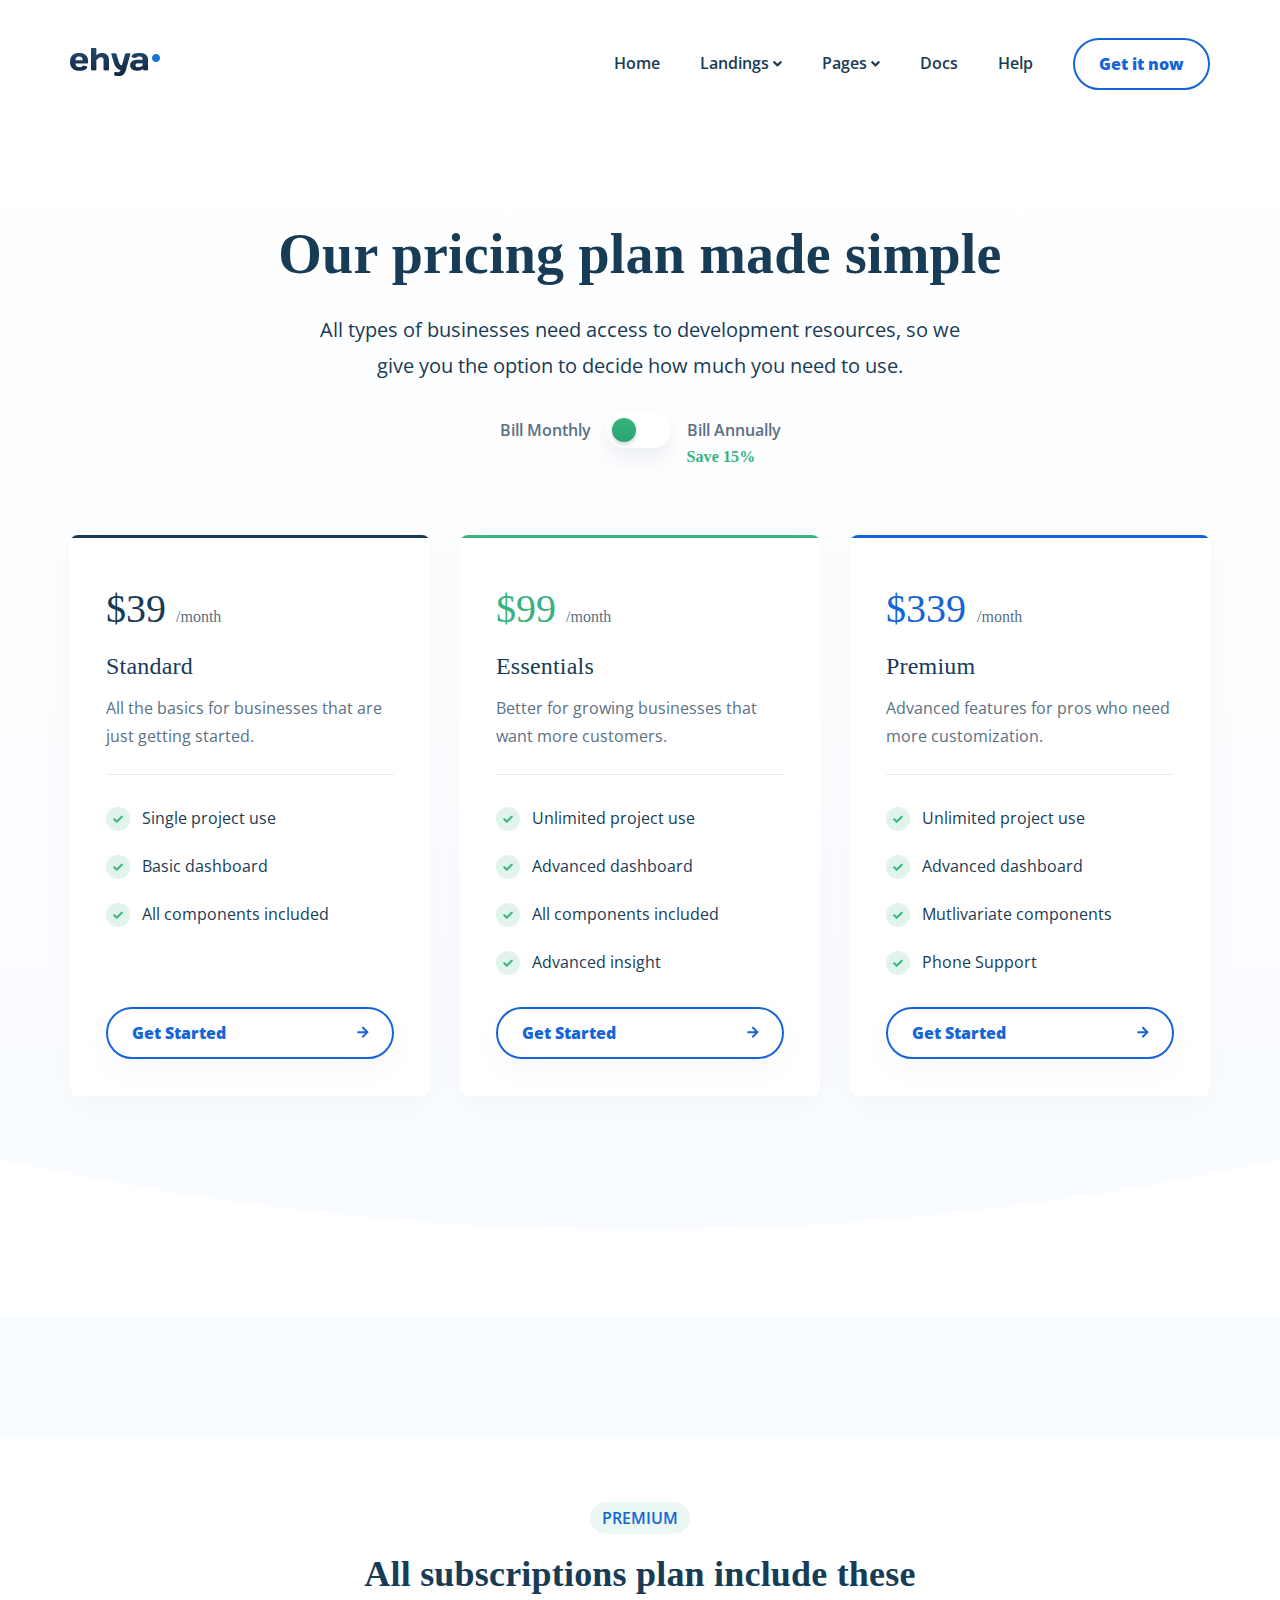
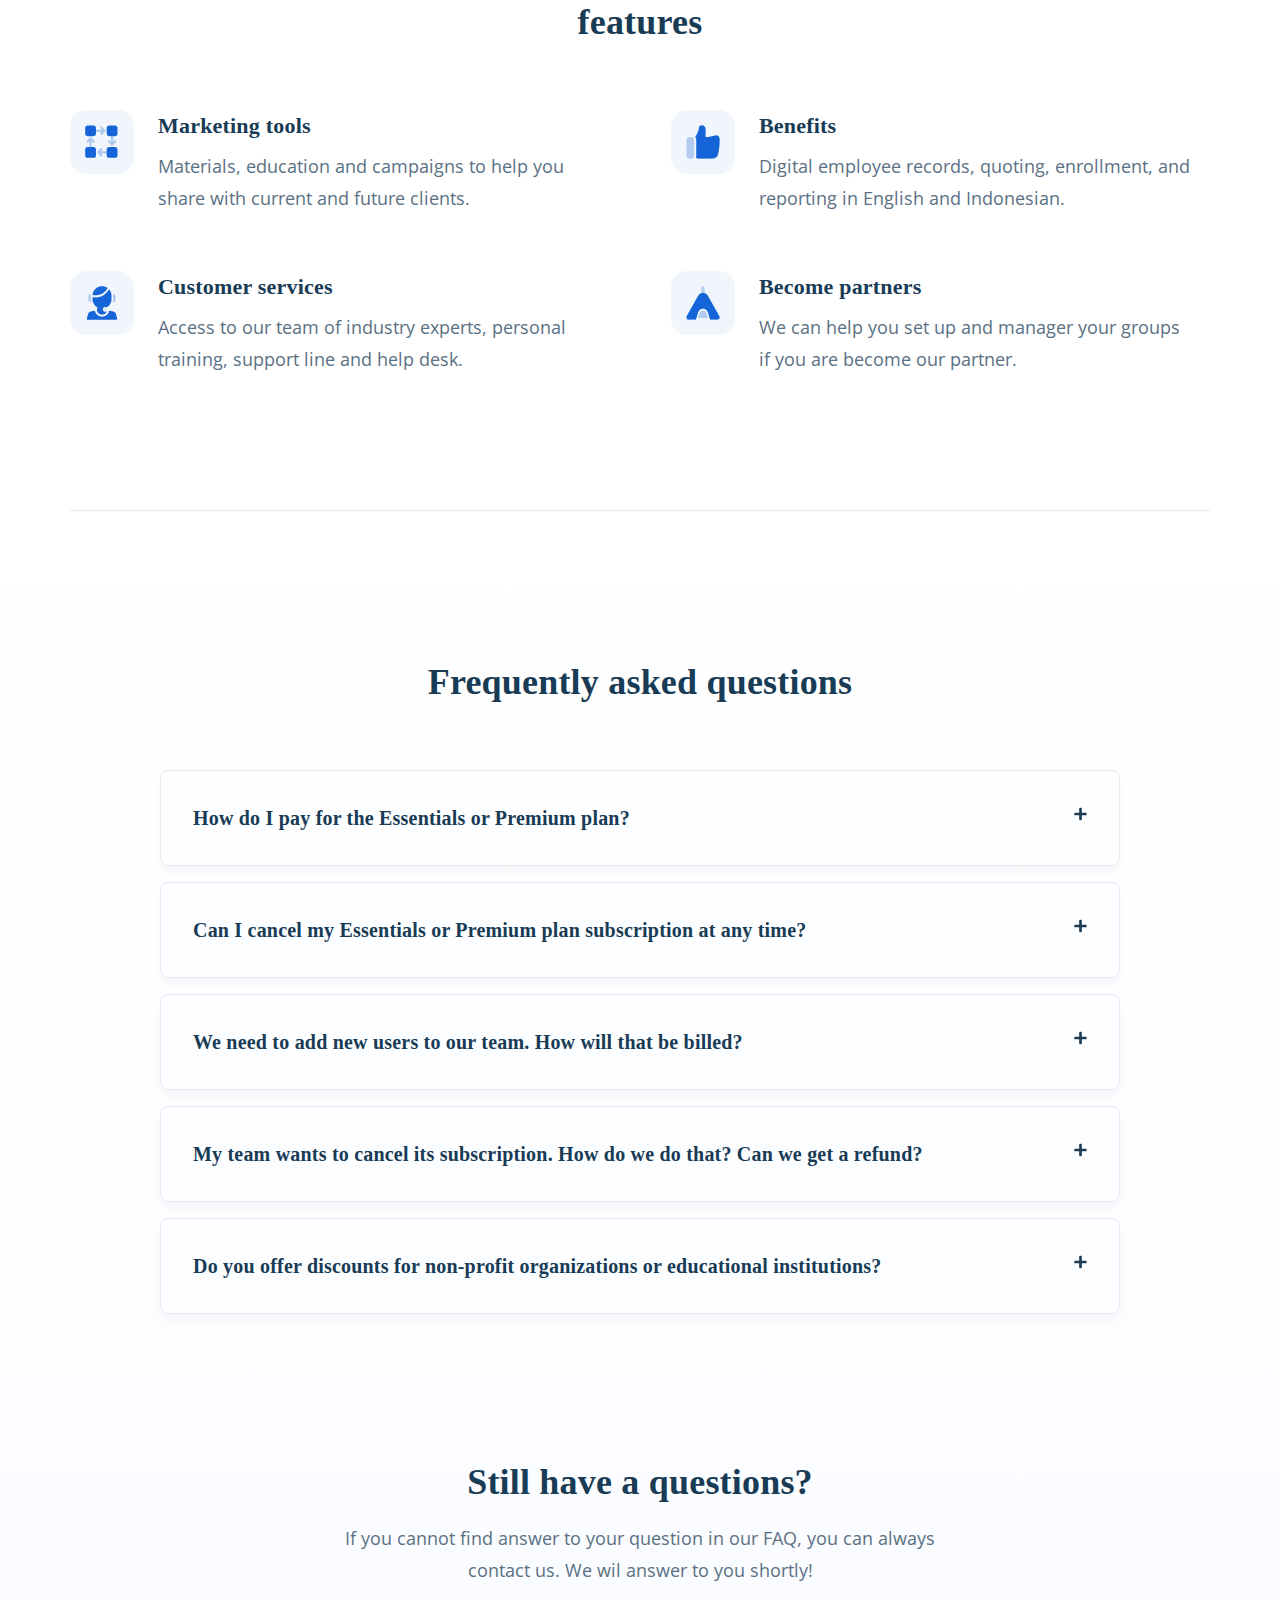
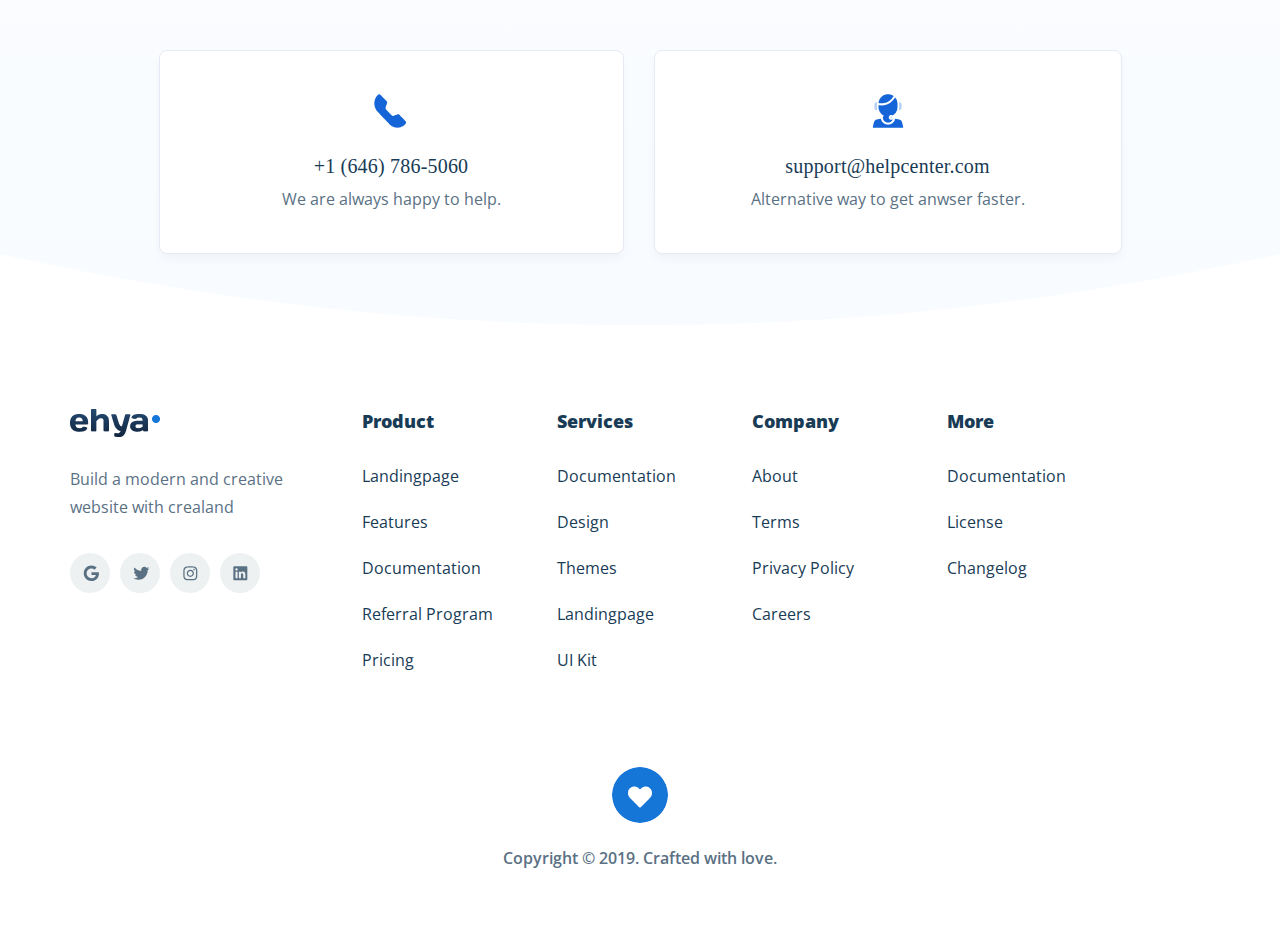
==== pricing.html @ 6144bcdf "add: media-1200 & media-900 for pricing.html" ====
<!DOCTYPE html>
<html lang="en">
<head>
    <meta charset="UTF-8">
    <meta name="viewport" content="width=device-width, initial-scale=1.0">
    <title>Ehya - Pricing</title>
    <link rel="shortcut icon" href="images/favicon.ico" type="image/x-icon">
    <link rel="icon" href="images/favicon.ico" type="image/x-icon">
    <link href="https://fonts.googleapis.com/css2?family=Open+Sans:ital,wght@0,400;0,600;0,700;1,400&display=swap" rel="stylesheet">
    <link href="//db.onlinewebfonts.com/c/4c84f01ded4f950150fc30c12a58b5b1?family=SF+Mono" rel="stylesheet">
    <link rel="stylesheet" href="css/style.css">
</head>
<body>
    

    <div class="mobile-menu">
        <div class="mobile-menu__overlay"></div>
        <div class="mobile-menu__inner">
            <div class="mobile-menu__wrapper">
                <button class="mobile-menu__close-btn">
                    <img src="images/close-mobile-menu.png" alt="Close menu" class="close-btn-icon">
                </button>
                <ul class="mobile-menu__list">
                    <li class="mobile-menu__item">
                        <a href="index.html" class="mobile-menu__link">Home</a>
                    </li>
                    <li class="mobile-menu__item">
                        <a href="#" class="mobile-menu__link mobile-menu__link--dropdown">Landings
                            <svg class="icon mobile-menu__icon">
                                <use xlink:href="images/sprites.svg#arrow-dropdown-menu-icon"></use>
                            </svg>
                        </a>
                        <ul class="mobile-menu__submenu-list">
                            <li class="mobile-menu__submenu-item">
                                <a href="#" class="mobile-menu__submenu-link mobile-menu__submenu-link--dropdown">Services
                                    <svg class="icon mobile-menu__icon">
                                        <use xlink:href="images/sprites.svg#arrow-dropdown-menu-icon"></use>
                                    </svg>
                                </a>
                                <ul class="mobile-menu__subsubmenu-list">
                                    <li class="mobile-menu__subsubmenu-item">
                                        <a href="#" class="mobile-menu__submenu-link">Software Library</a>
                                    </li>
                                    <li class="mobile-menu__subsubmenu-item">
                                        <a href="#" class="mobile-menu__submenu-link">Insurance</a>
                                    </li>
                                    <li class="mobile-menu__subsubmenu-item">
                                        <a href="#" class="mobile-menu__submenu-link">Converence</a>
                                    </li>
                                    <li class="mobile-menu__subsubmenu-item">
                                        <a href="#" class="mobile-menu__submenu-link">Rental</a>
                                    </li>
                                </ul>
                            </li> 
                            <li class="mobile-menu__submenu-item">
                                <a href="#" class="mobile-menu__submenu-link mobile-menu__submenu-link--dropdown">Products
                                    <svg class="icon mobile-menu__icon">
                                        <use xlink:href="images/sprites.svg#arrow-dropdown-menu-icon"></use>
                                    </svg>
                                </a>
                                <ul class="mobile-menu__subsubmenu-list">
                                    <li class="mobile-menu__subsubmenu-item">
                                        <a href="#" class="mobile-menu__submenu-link">Software Library</a>
                                    </li>
                                    <li class="mobile-menu__subsubmenu-item">
                                        <a href="#" class="mobile-menu__submenu-link">Insurance</a>
                                    </li>
                                    <li class="mobile-menu__subsubmenu-item">
                                        <a href="#" class="mobile-menu__submenu-link">Converence</a>
                                    </li>
                                    <li class="mobile-menu__subsubmenu-item">
                                        <a href="#" class="mobile-menu__submenu-link">Rental</a>
                                    </li>
                                </ul>
                            </li>
                        </ul>
                    </li>
                    <li class="mobile-menu__item">
                        <a href="#" class="mobile-menu__link mobile-menu__link--dropdown">Pages
                            <svg class="icon mobile-menu__icon">
                                <use xlink:href="images/sprites.svg#arrow-dropdown-menu-icon"></use>
                            </svg>
                        </a>
                        <ul class="mobile-menu__submenu-list">
                            <li class="mobile-menu__submenu-item">
                                <a href="#" class="mobile-menu__submenu-link">Software Library</a>
                            </li>
                            <li class="mobile-menu__submenu-item">
                                <a href="#" class="mobile-menu__submenu-link">Insurance</a>
                            </li>
                            <li class="mobile-menu__submenu-item">
                                <a href="#" class="mobile-menu__submenu-link">Converence</a>
                            </li>
                            <li class="mobile-menu__submenu-item">
                                <a href="#" class="mobile-menu__submenu-link">Rental</a>
                            </li>
                        </ul>
                    </li>
                    <li class="mobile-menu__item">
                        <a href="#" class="mobile-menu__link mobile-menu__link--dropdown">Docs
                            <svg class="icon mobile-menu__icon">
                                <use xlink:href="images/sprites.svg#arrow-dropdown-menu-icon"></use>
                            </svg>
                        </a>
                        <ul class="mobile-menu__submenu-list">
                            <li class="mobile-menu__submenu-item">
                                <a href="#" class="mobile-menu__submenu-link">Software Library</a>
                            </li>
                            <li class="mobile-menu__submenu-item">
                                <a href="#" class="mobile-menu__submenu-link">Insurance</a>
                            </li>
                            <li class="mobile-menu__submenu-item">
                                <a href="#" class="mobile-menu__submenu-link">Converence</a>
                            </li>
                            <li class="mobile-menu__submenu-item">
                                <a href="#" class="mobile-menu__submenu-link">Rental</a>
                            </li>
                        </ul>
                    </li>
                </ul>
                <button class="mobile-menu__button modal-open-btn">Get it now</button>
            </div>
            <!-- /.mobile-menu__wrapper -->
        </div>
        <!-- /.mobile-menu__inner -->
    </div>
    <!-- /.mobile-menu -->
    <header class="header header--pricing">
        <div class="container header__container">
            <div class="header__wrapper">
                <div class="header__logo">
                    <a href="index.html" class="header__link">
                        <img src="images/logo-black.png" alt="Ehya" class="header__logo-image">
                    </a>
                </div>
                <nav class="header__menu menu">
                    <ul class="menu__list">
                        <li class="menu__item menu__item--pricing">
                            <a href="index.html" class="menu__link">Home</a>
                        </li>
                        <li class="menu__item menu__item--pricing menu__item--dropdown" id="landings">
                            <a href="#" class="menu__link">Landings
                                <img src="images/menu-arrow-down-black.svg" alt="More" class="menu__img">
                            </a>
                            <div class="dropdown-menu">
                                <div class="dropdown-menu__wrapper">
                                    <ul class="dropdown-menu__list">
                                        <li class="dropdown-menu__item dropdown-menu__item--dropdown">Company
                                            <svg class="icon arrow-dropdown-menu-icon">
                                                <use xlink:href="images/sprites.svg#arrow-dropdown-menu-icon"></use>
                                            </svg>
                                            <div class="dropdown-submenu">
                                                <div class="dropdown-submenu__wrapper">
                                                    <ul class="dropdown-submenu__list">
                                                        <li class="dropdown-submenu__item">Basic</li>
                                                        <li class="dropdown-submenu__item">Right Cover</li>
                                                        <li class="dropdown-submenu__item">Left Cover</li>
                                                        <li class="dropdown-submenu__item">Modal</li>
                                                        <li class="dropdown-submenu__item">Modal with Image</li>
                                                        <li class="dropdown-submenu__item">Illustration</li>
                                                    </ul>
                                                </div>
                                                <!-- /.dropdown-submenu__wrapper -->
                                            </div>
                                            <!-- /.dropdown-submenu -->
                                        </li>
                                        <li class="dropdown-menu__item dropdown-menu__item--dropdown">Career
                                            <svg class="icon arrow-dropdown-menu-icon">
                                                <use xlink:href="images/sprites.svg#arrow-dropdown-menu-icon"></use>
                                            </svg>
                                            <div class="dropdown-submenu">
                                                <div class="dropdown-submenu__wrapper">
                                                    <ul class="dropdown-submenu__list">
                                                        <li class="dropdown-submenu__item">Basic</li>
                                                        <li class="dropdown-submenu__item">Right Cover</li>
                                                        <li class="dropdown-submenu__item">Left Cover</li>
                                                        <li class="dropdown-submenu__item">Modal</li>
                                                        <li class="dropdown-submenu__item">Modal with Image</li>
                                                        <li class="dropdown-submenu__item">Illustration</li>
                                                    </ul>
                                                </div>
                                                <!-- /.dropdown-submenu__wrapper -->
                                            </div>
                                            <!-- /.dropdown-submenu -->
                                        </li>
                                        <li class="dropdown-menu__item dropdown-menu__item--dropdown">Blog
                                            <svg class="icon arrow-dropdown-menu-icon">
                                                <use xlink:href="images/sprites.svg#arrow-dropdown-menu-icon"></use>
                                            </svg>
                                            <div class="dropdown-submenu">
                                                <div class="dropdown-submenu__wrapper">
                                                    <ul class="dropdown-submenu__list">
                                                        <li class="dropdown-submenu__item">Basic</li>
                                                        <li class="dropdown-submenu__item">Right Cover</li>
                                                        <li class="dropdown-submenu__item">Left Cover</li>
                                                        <li class="dropdown-submenu__item">Modal</li>
                                                        <li class="dropdown-submenu__item">Modal with Image</li>
                                                        <li class="dropdown-submenu__item">Illustration</li>
                                                    </ul>
                                                </div>
                                                <!-- /.dropdown-submenu__wrapper -->
                                            </div>
                                            <!-- /.dropdown-submenu -->
                                        </li>
                                        <li class="dropdown-menu__item dropdown-menu__item--dropdown">Utility - Sign in
                                            <svg class="icon arrow-dropdown-menu-icon">
                                                <use xlink:href="images/sprites.svg#arrow-dropdown-menu-icon"></use>
                                            </svg>
                                            <div class="dropdown-submenu">
                                                <div class="dropdown-submenu__wrapper">
                                                    <ul class="dropdown-submenu__list">
                                                        <li class="dropdown-submenu__item">Basic</li>
                                                        <li class="dropdown-submenu__item">Right Cover</li>
                                                        <li class="dropdown-submenu__item">Left Cover</li>
                                                        <li class="dropdown-submenu__item">Modal</li>
                                                        <li class="dropdown-submenu__item">Modal with Image</li>
                                                        <li class="dropdown-submenu__item">Illustration</li>
                                                    </ul>
                                                </div>
                                                <!-- /.dropdown-submenu__wrapper -->
                                            </div>
                                            <!-- /.dropdown-submenu -->
                                        </li>
                                        <li class="dropdown-menu__item dropdown-menu__item--dropdown">Utility - Sign up
                                            <svg class="icon arrow-dropdown-menu-icon">
                                                <use xlink:href="images/sprites.svg#arrow-dropdown-menu-icon"></use>
                                            </svg>
                                            <div class="dropdown-submenu">
                                                <div class="dropdown-submenu__wrapper">
                                                    <ul class="dropdown-submenu__list">
                                                        <li class="dropdown-submenu__item">Basic</li>
                                                        <li class="dropdown-submenu__item">Right Cover</li>
                                                        <li class="dropdown-submenu__item">Left Cover</li>
                                                        <li class="dropdown-submenu__item">Modal</li>
                                                        <li class="dropdown-submenu__item">Modal with Image</li>
                                                        <li class="dropdown-submenu__item">Illustration</li>
                                                    </ul>
                                                </div>
                                                <!-- /.dropdown-submenu__wrapper -->
                                            </div>
                                            <!-- /.dropdown-submenu -->
                                        </li>
                                        <li class="dropdown-menu__item dropdown-menu__item--dropdown">Utility - Password Reset
                                            <svg class="icon arrow-dropdown-menu-icon">
                                                <use xlink:href="images/sprites.svg#arrow-dropdown-menu-icon"></use>
                                            </svg>
                                            <div class="dropdown-submenu">
                                                <div class="dropdown-submenu__wrapper">
                                                    <ul class="dropdown-submenu__list">
                                                        <li class="dropdown-submenu__item">Basic</li>
                                                        <li class="dropdown-submenu__item">Right Cover</li>
                                                        <li class="dropdown-submenu__item">Left Cover</li>
                                                        <li class="dropdown-submenu__item">Modal</li>
                                                        <li class="dropdown-submenu__item">Modal with Image</li>
                                                        <li class="dropdown-submenu__item">Illustration</li>
                                                    </ul>
                                                </div>
                                                <!-- /.dropdown-submenu__wrapper -->
                                            </div>
                                            <!-- /.dropdown-submenu -->
                                        </li>
                                        <li class="dropdown-menu__item dropdown-menu__item--dropdown">Utility - Error 404
                                            <svg class="icon arrow-dropdown-menu-icon">
                                                <use xlink:href="images/sprites.svg#arrow-dropdown-menu-icon"></use>
                                            </svg>
                                            <div class="dropdown-submenu">
                                                <div class="dropdown-submenu__wrapper">
                                                    <ul class="dropdown-submenu__list">
                                                        <li class="dropdown-submenu__item">Basic</li>
                                                        <li class="dropdown-submenu__item">Right Cover</li>
                                                        <li class="dropdown-submenu__item">Left Cover</li>
                                                        <li class="dropdown-submenu__item">Modal</li>
                                                        <li class="dropdown-submenu__item">Modal with Image</li>
                                                        <li class="dropdown-submenu__item">Illustration</li>
                                                    </ul>
                                                </div>
                                                <!-- /.dropdown-submenu__wrapper -->
                                            </div>
                                            <!-- /.dropdown-submenu -->
                                        </li>
                                    </ul>
                                </div>
                                <!-- /.dropdown-menu__wrapper -->
                            </div>
                            <!-- /.dropdown-menu -->
                        </li>
                        <li class="menu__item menu__item--pricing menu__item--dropdown" id="pages">
                            <a href="#" class="menu__link">Pages
                                <img src="images/menu-arrow-down-black.svg" alt="More" class="menu__img">
                            </a>
                            <div class="dropdown-menu">
                                <div class="dropdown-menu__wrapper">
                                    <ul class="dropdown-menu__list">
                                        <li class="dropdown-menu__item dropdown-menu__item--dropdown">Company
                                            <svg class="icon arrow-dropdown-menu-icon">
                                                <use xlink:href="images/sprites.svg#arrow-dropdown-menu-icon"></use>
                                            </svg>
                                            <div class="dropdown-submenu">
                                                <div class="dropdown-submenu__wrapper">
                                                    <ul class="dropdown-submenu__list">
                                                        <li class="dropdown-submenu__item">Basic</li>
                                                        <li class="dropdown-submenu__item">Right Cover</li>
                                                        <li class="dropdown-submenu__item">Left Cover</li>
                                                        <li class="dropdown-submenu__item">Modal</li>
                                                        <li class="dropdown-submenu__item">Modal with Image</li>
                                                        <li class="dropdown-submenu__item">Illustration</li>
                                                    </ul>
                                                </div>
                                                <!-- /.dropdown-submenu__wrapper -->
                                            </div>
                                            <!-- /.dropdown-submenu -->
                                        </li>
                                        <li class="dropdown-menu__item dropdown-menu__item--dropdown">Career
                                            <svg class="icon arrow-dropdown-menu-icon">
                                                <use xlink:href="images/sprites.svg#arrow-dropdown-menu-icon"></use>
                                            </svg>
                                            <div class="dropdown-submenu">
                                                <div class="dropdown-submenu__wrapper">
                                                    <ul class="dropdown-submenu__list">
                                                        <li class="dropdown-submenu__item">Basic</li>
                                                        <li class="dropdown-submenu__item">Right Cover</li>
                                                        <li class="dropdown-submenu__item">Left Cover</li>
                                                        <li class="dropdown-submenu__item">Modal</li>
                                                        <li class="dropdown-submenu__item">Modal with Image</li>
                                                        <li class="dropdown-submenu__item">Illustration</li>
                                                    </ul>
                                                </div>
                                                <!-- /.dropdown-submenu__wrapper -->
                                            </div>
                                            <!-- /.dropdown-submenu -->
                                        </li>
                                        <li class="dropdown-menu__item dropdown-menu__item--dropdown">Blog
                                            <svg class="icon arrow-dropdown-menu-icon">
                                                <use xlink:href="images/sprites.svg#arrow-dropdown-menu-icon"></use>
                                            </svg>
                                            <div class="dropdown-submenu">
                                                <div class="dropdown-submenu__wrapper">
                                                    <ul class="dropdown-submenu__list">
                                                        <li class="dropdown-submenu__item">Basic</li>
                                                        <li class="dropdown-submenu__item">Right Cover</li>
                                                        <li class="dropdown-submenu__item">Left Cover</li>
                                                        <li class="dropdown-submenu__item">Modal</li>
                                                        <li class="dropdown-submenu__item">Modal with Image</li>
                                                        <li class="dropdown-submenu__item">Illustration</li>
                                                    </ul>
                                                </div>
                                                <!-- /.dropdown-submenu__wrapper -->
                                            </div>
                                            <!-- /.dropdown-submenu -->
                                        </li>
                                        <li class="dropdown-menu__item dropdown-menu__item--dropdown">Utility - Sign in
                                            <svg class="icon arrow-dropdown-menu-icon">
                                                <use xlink:href="images/sprites.svg#arrow-dropdown-menu-icon"></use>
                                            </svg>
                                            <div class="dropdown-submenu">
                                                <div class="dropdown-submenu__wrapper">
                                                    <ul class="dropdown-submenu__list">
                                                        <li class="dropdown-submenu__item">Basic</li>
                                                        <li class="dropdown-submenu__item">Right Cover</li>
                                                        <li class="dropdown-submenu__item">Left Cover</li>
                                                        <li class="dropdown-submenu__item">Modal</li>
                                                        <li class="dropdown-submenu__item">Modal with Image</li>
                                                        <li class="dropdown-submenu__item">Illustration</li>
                                                    </ul>
                                                </div>
                                                <!-- /.dropdown-submenu__wrapper -->
                                            </div>
                                            <!-- /.dropdown-submenu -->
                                        </li>
                                        <li class="dropdown-menu__item dropdown-menu__item--dropdown">Utility - Sign up
                                            <svg class="icon arrow-dropdown-menu-icon">
                                                <use xlink:href="images/sprites.svg#arrow-dropdown-menu-icon"></use>
                                            </svg>
                                            <div class="dropdown-submenu">
                                                <div class="dropdown-submenu__wrapper">
                                                    <ul class="dropdown-submenu__list">
                                                        <li class="dropdown-submenu__item">Basic</li>
                                                        <li class="dropdown-submenu__item">Right Cover</li>
                                                        <li class="dropdown-submenu__item">Left Cover</li>
                                                        <li class="dropdown-submenu__item">Modal</li>
                                                        <li class="dropdown-submenu__item">Modal with Image</li>
                                                        <li class="dropdown-submenu__item">Illustration</li>
                                                    </ul>
                                                </div>
                                                <!-- /.dropdown-submenu__wrapper -->
                                            </div>
                                            <!-- /.dropdown-submenu -->
                                        </li>
                                        <li class="dropdown-menu__item dropdown-menu__item--dropdown">Utility - Password Reset
                                            <svg class="icon arrow-dropdown-menu-icon">
                                                <use xlink:href="images/sprites.svg#arrow-dropdown-menu-icon"></use>
                                            </svg>
                                            <div class="dropdown-submenu">
                                                <div class="dropdown-submenu__wrapper">
                                                    <ul class="dropdown-submenu__list">
                                                        <li class="dropdown-submenu__item">Basic</li>
                                                        <li class="dropdown-submenu__item">Right Cover</li>
                                                        <li class="dropdown-submenu__item">Left Cover</li>
                                                        <li class="dropdown-submenu__item">Modal</li>
                                                        <li class="dropdown-submenu__item">Modal with Image</li>
                                                        <li class="dropdown-submenu__item">Illustration</li>
                                                    </ul>
                                                </div>
                                                <!-- /.dropdown-submenu__wrapper -->
                                            </div>
                                            <!-- /.dropdown-submenu -->
                                        </li>
                                        <li class="dropdown-menu__item dropdown-menu__item--dropdown">Utility - Error 404
                                            <svg class="icon arrow-dropdown-menu-icon">
                                                <use xlink:href="images/sprites.svg#arrow-dropdown-menu-icon"></use>
                                            </svg>
                                            <div class="dropdown-submenu">
                                                <div class="dropdown-submenu__wrapper">
                                                    <ul class="dropdown-submenu__list">
                                                        <li class="dropdown-submenu__item">Basic</li>
                                                        <li class="dropdown-submenu__item">Right Cover</li>
                                                        <li class="dropdown-submenu__item">Left Cover</li>
                                                        <li class="dropdown-submenu__item">Modal</li>
                                                        <li class="dropdown-submenu__item">Modal with Image</li>
                                                        <li class="dropdown-submenu__item">Illustration</li>
                                                    </ul>
                                                </div>
                                                <!-- /.dropdown-submenu__wrapper -->
                                            </div>
                                            <!-- /.dropdown-submenu -->
                                        </li>
                                    </ul>
                                </div>
                                <!-- /.dropdown-menu__wrapper -->
                            </div>
                            <!-- /.dropdown-menu -->
                        </li>
                        <li class="menu__item menu__item--pricing">
                            <a href="#" class="menu__link">Docs</a>
                        </li>
                        <li class="menu__item menu__item--pricing">
                            <a href="#" class="menu__link">Help</a>
                        </li>
                    </ul>
                </nav>
                <button class="header__button header__button--pricing modal-open-btn">Get it now</button>
        
                <button class="mobile-menu-open-btn">
                    <span class="open-btn-item open-btn-item--black"></span>
                    <span class="open-btn-item open-btn-item--black"></span>
                    <span class="open-btn-item open-btn-item--black"></span>
                </button>
            </div>
            <!-- /.header__wrapper -->
        </div>
        <!-- /.container header__container -->
    </header>
    
    <section class="pricing-hero">
        <div class="container">
            <h1 class="pricing-hero__title">Our pricing plan made simple</h1>
            <p class="pricing-hero__text">All types of businesses need access to development resources, so we give you the option to decide how much you need to use.</p>
            <div class="pricing-plan">
                <div class="pricing-plan__switcher">
                    <span class="pricing-plan__period">Bill Monthly</span>
                    <button class="pricing-plan__switcher-btn">
                        <div class="pricing-plan__switcher-circle" id="toogle-circle"></div>
                        <!-- /.pricing-plan__switcher-circle -->
                    </button>
                    <!-- /.pricing-plan__switcher-btn -->
                    <span class="pricing-plan__period pricing-plan__period--annually">Bill Annually
                        <span class="pricing-plan__economy">Save 15%</span>
                    </span>
                </div>
                <!-- /.pricing-plan__switcher -->
                <div class="pricing-plan__list">
                    <div class="pricing-plan__item plan-card">
                        <div class="plan-card__line plan-card__line--standart"></div>
                        <!-- /.plan-card__line -->
                        <div class="pricing-plan__item-wrapper">
                            <div class="pricing-plan__content">
                                <div class="plan-card__price plan-card__price--standart">
                                    <span class="plan-card__price-value">$39</span>
                                    <span class="plan-card__price-value plan-card__price-value--hidden">$33</span>
                                    <span class="price-small">/month</span>
                                </div>
                                <span class="plan-card__name">Standard</span>
                                <p class="plan-card__descr">All the basics for businesses that are just getting started.</p>
                            </div>
                            <!-- /.pricing-plan__content -->
                            <div class="plan-card__advantages">
                                <p class="plan-card__advantages-item">
                                    <img src="images/check-icon.svg" alt="check" class="plan-card__advantages-img">
                                    Single project use
                                </p>
                                <p class="plan-card__advantages-item">
                                    <img src="images/check-icon.svg" alt="check" class="plan-card__advantages-img">
                                    Basic dashboard
                                </p>
                                <p class="plan-card__advantages-item">
                                    <img src="images/check-icon.svg" alt="check" class="plan-card__advantages-img">
                                    All components included
                                </p>
                            </div>
                            <!-- /.plan-card__advantages -->
                            <button class="plan-card__button modal-open-btn">
                                Get Started
                                <svg class="icon arrow-right-icon plan-card__arrow-right">
                                    <use xlink:href="images/sprites.svg#arrow-right-icon"></use>
                                </svg>
                            </button>
                        </div>
                        <!-- /.pricing-plan__item-wrapper -->
                    </div>
                    <!-- /.pricing-plan__item plan-card -->

                    <div class="pricing-plan__item plan-card">
                        <div class="plan-card__line plan-card__line--essentials"></div>
                        <!-- /.plan-card__line -->
                        <div class="pricing-plan__item-wrapper">
                            <div class="pricing-plan__content">
                                <div class="plan-card__price plan-card__price--essentials">
                                    <span class="plan-card__price-value">$99</span>
                                    <span class="plan-card__price-value plan-card__price-value--hidden">$84</span>
                                    <span class="price-small">/month</span>
                                </div>
                                <span class="plan-card__name">Essentials</span>
                                <p class="plan-card__descr">Better for growing businesses that want more customers.</p>
                            </div>
                            <!-- /.pricing-plan__content -->
                            <div class="plan-card__advantages">
                                <p class="plan-card__advantages-item">
                                    <img src="images/check-icon.svg" alt="check" class="plan-card__advantages-img">
                                    Unlimited project use
                                </p>
                                <p class="plan-card__advantages-item">
                                    <img src="images/check-icon.svg" alt="check" class="plan-card__advantages-img">
                                    Advanced dashboard
                                </p>
                                <p class="plan-card__advantages-item">
                                    <img src="images/check-icon.svg" alt="check" class="plan-card__advantages-img">
                                    All components included
                                </p>
                                <p class="plan-card__advantages-item">
                                    <img src="images/check-icon.svg" alt="check" class="plan-card__advantages-img">
                                    Advanced insight
                                </p>
                            </div>
                            <!-- /.plan-card__advantages -->
                            <button class="plan-card__button modal-open-btn">
                                Get Started
                                <svg class="icon arrow-right-icon plan-card__arrow-right">
                                    <use xlink:href="images/sprites.svg#arrow-right-icon"></use>
                                </svg>
                            </button>
                        </div>
                    </div>
                    <!-- /.pricing-plan__item plan-card -->

                    <div class="pricing-plan__item plan-card">
                        <div class="plan-card__line plan-card__line--premium"></div>
                        <!-- /.plan-card__line -->
                        <div class="pricing-plan__item-wrapper">
                            <div class="pricing-plan__content">
                                <div class="plan-card__price plan-card__price--premium">
                                    <span class="plan-card__price-value">$339</span>
                                    <span class="plan-card__price-value plan-card__price-value--hidden">$288</span>
                                    <span class="price-small price-small--big-padding">/month</span>
                                </div>
                                <span class="plan-card__name">Premium</span>
                                <p class="plan-card__descr">Advanced features for pros who need more customization.</p>
                            </div>
                            <!-- /.pricing-plan__content -->
                            <div class="plan-card__advantages">
                                <p class="plan-card__advantages-item">
                                    <img src="images/check-icon.svg" alt="check" class="plan-card__advantages-img">
                                    Unlimited project use
                                </p>
                                <p class="plan-card__advantages-item">
                                    <img src="images/check-icon.svg" alt="check" class="plan-card__advantages-img">
                                    Advanced dashboard
                                </p>
                                <p class="plan-card__advantages-item">
                                    <img src="images/check-icon.svg" alt="check" class="plan-card__advantages-img">
                                    Mutlivariate components
                                </p>
                                <p class="plan-card__advantages-item">
                                    <img src="images/check-icon.svg" alt="check" class="plan-card__advantages-img">
                                    Phone Support
                                </p>
                            </div>
                            <!-- /.plan-card__advantages -->
                            <button class="plan-card__button modal-open-btn">
                                Get Started
                                <svg class="icon arrow-right-icon plan-card__arrow-right">
                                    <use xlink:href="images/sprites.svg#arrow-right-icon"></use>
                                </svg>
                            </button>
                        </div>
                    </div>
                    <!-- /.pricing-plan__item plan-card -->
                </div>
                <!-- /.pricing-plan__list -->
            </div>
            <!-- /.pricing-plan -->
        </div>
        <!-- /.container -->
        <img src="images/included-wave.png" class="included__wave" alt="">
    </section>

    <div class="modal sign-up-modal">
        <div class="modal-overlay"></div>
        <div class="sign-up-modal__inner">
            <div class="close-btn-block">
                <img src="images/close-icon.png" alt="Close modal" class="sign-up-modal__close-btn">
            </div>
            <!-- /.close-btn-block -->
            <div class="sign-up-modal__content">
                <h3 class="sign-up-modal__title">Let’s join us</h3>
                <button class="sign-up-modal__google-sign-up-btn">
                    <div class="google-sign-up-img">
                        <img src="images/Bitmap@3x.png" alt="Sign up via Google">
                    </div>Sign up with Google</button>
                <h4 class="sign-up-modal__subtitle">Or, sign up with your email</h4>
                <form action="#" class="sign-up-modal__form">
                    <h6 class="input-title">Your name*</h6>
                    <input type="text" class="sign-up-modal__input sign-up-modal__name" placeholder="Enter your name">
                    <h6 class="input-title">Email address*</h6>
                    <input type="email" class="sign-up-modal__input sign-up-modal__email" placeholder="Enter email address">
                    <h6 class="input-title">Password*</h6>
                    <input type="password" class="sign-up-modal__input sign-up-modal__password" placeholder="Enter password">
                    <input type="checkbox" class="sign-up-modal__checkbox-input" id="modal-checkbox">
                    <label class="sign-up-modal__checkbox" for="modal-checkbox">Agree to terms & conditions</label>
                    <button class="sign-up-modal__sign-up-btn" type="submit">Sign up</button>
                </form>
                <span class="sign-up-modal__info">Already have an account?
                    <a class="sign-up-modal__info-link" href="#">Sign in now</a>
                </span></div>
            <!-- /.sign-up-modal__content -->
        </div>
        <!-- /.sign-up-mpdal__inner -->
    </div>
    <!-- /.modal sign-up-modal -->

    <section class="included">
        <div class="container">
            <h5 class="included__suptitle">premium</h5>
            <h2 class="included__title">All subscriptions plan include these features</h2>
            <div class="included__list">
                <div class="included__item">
                    <div class="included__image">
                        <img src="images/icon-workflow.svg" alt="Worckflow" class="included__icon">
                    </div>
                    <div class="included__descr">
                        <h5 class="included__descr-title">Marketing tools</h5>
                        <p class="included__descr-text">Materials, education and campaigns to help you share with current and future clients.</p>
                    </div>
                </div>
                <!-- /.included__item -->
                <div class="included__item">
                    <div class="included__image">
                        <img src="images/benefits.png" alt="Benefits" class="included__icon">
                    </div>
                    <div class="included__descr">
                        <h5 class="included__descr-title">Benefits</h5>
                        <p class="included__descr-text">Digital employee records, quoting, enrollment, and reporting in English and Indonesian.</p>
                    </div>
                </div>
                <!-- /.included__item -->
                <div class="included__item">
                    <div class="included__image">
                        <img src="images/customers.png" alt="Customers" class="included__icon">
                    </div>
                    <div class="included__descr">
                        <h5 class="included__descr-title">Customer services</h5>
                        <p class="included__descr-text">Access to our team of industry experts, personal training, support line and help desk.</p>
                    </div>
                </div>
                <!-- /.included__item -->
                <div class="included__item">
                    <div class="included__image">
                        <img src="images/partners.png" alt="Partners" class="included__icon">
                    </div>
                    <div class="included__descr">
                        <h5 class="included__descr-title">Become partners</h5>
                        <p class="included__descr-text">We can help you set up and manager your groups if you are become our partner.</p>
                    </div>
                </div>
                <!-- /.included__item -->
            </div>
            <!-- /.uncluded__list -->
        </div>
        <!-- /.container -->
    </section>

    <section class="faq">
        <div class="container">
            <h2 class="faq__title">Frequently asked questions</h2>
            <div class="faq__accordeon">
                <div class="faq__item">
                    <h4 class="faq__question">How do I pay for the Essentials or Premium plan?
                        <div class="faq__icons">
                            <svg class="icon faq__icon faq__icon--plus">
                                <use xlink:href="images/sprites.svg#plus-icon"></use>
                            </svg>
                            <svg class="icon faq__icon faq__icon--minus">
                                <use xlink:href="images/sprites.svg#minus-icon"></use>
                            </svg>
                        </div>
                        <!-- /.faq__icons -->
                    </h4>
                    <p class="faq__answer">You can pay with a credit card or via net banking (if you’re in United States). We will renew your subscription automatically at the end of every billing cycle.</p>
                </div>
                <!-- /.faq__item -->
                <div class="faq__item">
                    <h4 class="faq__question">Can I cancel my Essentials or Premium plan subscription at any time?
                        <div class="faq__icons">
                            <svg class="icon faq__icon faq__icon--plus">
                                <use xlink:href="images/sprites.svg#plus-icon"></use>
                            </svg>
                            <svg class="icon faq__icon faq__icon--minus">
                                <use xlink:href="images/sprites.svg#minus-icon"></use>
                            </svg>
                        </div>
                        <!-- /.faq__icons -->
                    </h4>
                    <p class="faq__answer">Lorem ipsum, dolor sit amet consectetur adipisicing elit. Odio exercitationem, quis recusandae ex quae praesentium molestiae blanditiis quia eaque.</p>
                </div>
                <!-- /.faq__item -->
                <div class="faq__item">
                    <h4 class="faq__question">We need to add new users to our team. How will that be billed?
                        <div class="faq__icons">
                            <svg class="icon faq__icon faq__icon--plus">
                                <use xlink:href="images/sprites.svg#plus-icon"></use>
                            </svg>
                            <svg class="icon faq__icon faq__icon--minus">
                                <use xlink:href="images/sprites.svg#minus-icon"></use>
                            </svg>
                        </div>
                        <!-- /.faq__icons -->
                    </h4>
                    <p class="faq__answer">Lorem ipsum, dolor sit amet consectetur adipisicing elit. Et eligendi esse voluptatum itaque consectetur quos, quaerat iste ut, nihil debitis porro?</p>
                </div>
                <!-- /.faq__item -->
                <div class="faq__item">
                    <h4 class="faq__question">My team wants to cancel its subscription. How do we do that? Can we get a refund?
                        <div class="faq__icons">
                            <svg class="icon faq__icon faq__icon--plus">
                                <use xlink:href="images/sprites.svg#plus-icon"></use>
                            </svg>
                            <svg class="icon faq__icon faq__icon--minus">
                                <use xlink:href="images/sprites.svg#minus-icon"></use>
                            </svg>
                        </div>
                        <!-- /.faq__icons -->
                    </h4>
                    <p class="faq__answer">Lorem ipsum dolor sit amet consectetur, adipisicing elit. Voluptates mollitia ullam delectus eius nulla fuga repellendus voluptate culpa est iure.</p>
                </div>
                <!-- /.faq__item -->
                <div class="faq__item">
                    <h4 class="faq__question">Do you offer discounts for non-profit organizations or educational institutions?
                        <div class="faq__icons">
                            <svg class="icon faq__icon faq__icon--plus">
                                <use xlink:href="images/sprites.svg#plus-icon"></use>
                            </svg>
                            <svg class="icon faq__icon faq__icon--minus">
                                <use xlink:href="images/sprites.svg#minus-icon"></use>
                            </svg>
                        </div>
                        <!-- /.faq__icons -->
                    </h4>
                    <p class="faq__answer">Lorem ipsum dolor sit amet consectetur adipisicing elit. Facere saepe natus hic reprehenderit quisquam? Vitae corrupti nobis molestiae illo quod alias pariatur.</p>
                </div>
                <!-- /.faq__item -->
            </div>
            <!-- /.faq__accrdeon -->
            <div class="faq__contact">
                    <h2 class="faq__contact-title">Still have a questions?</h2>
                    <p class="faq__contact-descr">If you cannot find answer to your question in our FAQ, you can always contact us. We wil answer to you shortly!</p>
                    <div class="faq__contact-cards">
                        <div class="faq__contact-card">
                            <div class="faq__contact-image">
                                <img src="images/phone.png" alt="Phone" class="faq__contact-icon">
                            </div>
                            <div class="faq__contact-info">
                                <a href="tel:+16467865060" class="faq__contact-link">+1 (646) 786-5060</a>
                                <p class="faq__contact-text">We are always happy to help.</p>
                            </div>
                        </div>
                        <!-- /.faq__card -->
                        <div class="faq__contact-card">
                            <div class="faq__contact-image">
                                <img src="images/customers.png" alt="Email" class="faq__contact-icon">
                            </div>
                            <div class="faq__contact-info">
                                <a href="mailto:support@helpcenter.com" class="faq__contact-link">support@helpcenter.com</a>
                                <p class="faq__contact-text">Alternative way to get anwser faster.</p>
                            </div>
                        </div>
                        <!-- /.faq__card -->
                    </div>
                    <!-- /.faq__cards -->
            </div>
        </div>
        <!-- /.container -->
        <img src="images/included-wave.png" class="included__wave" alt="">
    </section>
    
    <footer class="footer pricing-footer">
        <div class="container">
            <div class="footer__wrapper">
                <div class="footer__info">
                    <div class="footer__logo">
                        <a href="#" class="footer__logo-link">
                            <img src="images/logo-black.png" alt="Logo" class="footer__logo-img">
                        </a>
                    </div>
                    <p class="footer__text">Build a modern and creative website with crealand</p>
                    <div class="footer__socials">
                        <a href="https://www.google.com/" target="blank" class="footer__socials-link">
                            <svg class="icon footer__socials-icon">
                                <use xlink:href="images/sprites.svg#google-footer-icon"></use>
                            </svg>
                        </a>
                        <a href="https://twitter.com/" target="blank" class="footer__socials-link">
                            <svg class="icon footer__socials-icon">
                                <use xlink:href="images/sprites.svg#twitter-icon"></use>
                            </svg>
                        </a>
                        <a href="https://www.instagram.com/" target="blank" class="footer__socials-link">
                            <svg class="icon footer__socials-icon">
                                <use xlink:href="images/sprites.svg#instagram-icon"></use>
                            </svg>
                        </a>
                        <a href="https://www.linkedin.com/" target="blank" class="footer__socials-link">
                            <svg class="icon footer__socials-icon">
                                <use xlink:href="images/sprites.svg#linkedin-icon"></use>
                            </svg>
                        </a>
                    </div>
                    <!-- /.footer__socials -->
                </div>
                <!-- /.footer__info -->
                <nav class="footer__menu">
                    <ul class="footer__list">
                        <h4 class="footer__list-title">Product</h4>
                        <li class="footer__item">
                            <a href="#" class="footer__link">Landingpage</a>
                        </li>
                        <li class="footer__item">
                            <a href="#" class="footer__link">Features</a>
                        </li>
                        <li class="footer__item">
                            <a href="#" class="footer__link">Documentation</a>
                        </li>
                        <li class="footer__item">
                            <a href="#" class="footer__link">Referral Program</a>
                        </li>
                        <li class="footer__item">
                            <a href="#" class="footer__link">Pricing</a>
                        </li>
                    </ul>
                    <ul class="footer__list">
                        <h4 class="footer__list-title">Services</h4>
                        <li class="footer__item">
                            <a href="#" class="footer__link">Documentation</a>
                        </li>
                        <li class="footer__item">
                            <a href="#" class="footer__link">Design</a>
                        </li>
                        <li class="footer__item">
                            <a href="#" class="footer__link">Themes</a>
                        </li>
                        <li class="footer__item">
                            <a href="#" class="footer__link">Landingpage</a>
                        </li>
                        <li class="footer__item">
                            <a href="#" class="footer__link">UI Kit</a>
                        </li>
                    </ul>
                    <ul class="footer__list">
                        <h4 class="footer__list-title">Company</h4>
                        <li class="footer__item">
                            <a href="#" class="footer__link">About</a>
                        </li>
                        <li class="footer__item">
                            <a href="#" class="footer__link">Terms</a>
                        </li>
                        <li class="footer__item">
                            <a href="#" class="footer__link">Privacy Policy</a>
                        </li>
                        <li class="footer__item">
                            <a href="#" class="footer__link">Careers</a>
                        </li>
                    </ul>
                    <ul class="footer__list">
                        <h4 class="footer__list-title">More</h4>
                        <li class="footer__item">
                            <a href="#" class="footer__link">Documentation</a>
                        </li>
                        <li class="footer__item">
                            <a href="#" class="footer__link">License</a>
                        </li>
                        <li class="footer__item">
                            <a href="#" class="footer__link">Changelog</a>
                        </li>
                    </ul>
                </nav>
            </div>
            <!-- /.footer__wrapper -->
            <div class="footer__copyright">
                <div class="footer__like">
                    <img src="images/heart.png" alt="Heart" class="footer__like-img">
                </div>
                <p class="footer__copyright-text">Copyright © 2019. Crafted with love.</p>
            </div>
            <!-- /.footer__copyright -->
        </div>
        <!-- /.container -->
    </footer>

    <script src="js/jquery-3.5.1.min.js"></script>
    <script src="js/swiper-bundle.min.js"></script>
    <script src="js/main.js"></script>
</body>
</html>
---- css/style.css ----
@import url(//db.onlinewebfonts.com/c/4c84f01ded4f950150fc30c12a58b5b1?family=SF+Mono);*,*:after,*:before{box-sizing:border-box}body{padding:0;margin:0;background-color:#fff;font-family:'Open Sans', sans-serif}h1,h2,h3,h4,h5,h6{margin:0}a{display:inline-block;color:inherit;text-decoration:none;transition:0.2s all}p{margin:0}button{padding:0;font-family:inherit;border:none;outline:none;background-color:transparent;cursor:pointer;color:inherit;transition:0.2s all}ul,li{margin:0;padding:0;list-style:none}input{outline:none}svg{transition:0.2s all}.container{max-width:1170px;padding:0 15px;margin:0 auto;width:100%}.git-icon{width:18px;height:16px}.arrow-right-icon{width:18px;height:14px}.section-suptitle{margin-bottom:16px;text-align:center;font-style:normal;font-weight:600;font-size:14px;line-height:19px;text-align:center;letter-spacing:2px;text-transform:uppercase;color:#36B37E}.section-title{margin-bottom:16px;text-align:center;font-family:'HKGrotesk-900';font-style:normal;font-size:36px;line-height:48px;letter-spacing:0.2px;color:#183B56}.section-descr{margin:0px auto 64px;max-width:750px;text-align:center;font-style:normal;font-weight:400;font-size:18px;line-height:32px;color:#5A7184}@font-face{font-family:'HKGrotesk-900';src:url(../fonts/HKGrotesk-Bold.woff) format("woff"),url(../fonts/HKGrotesk-Bold.woff2) format("woff2");font-weight:900;font-style:normal;font-display:swap}@font-face{font-family:'HKGrotesk-400';src:url(../fonts/HKGrotesk-Regular.woff) format("woff"),url(../fonts/HKGrotesk-Regular.woff2) format("woff2");font-weight:400;font-style:normal;font-display:swap}@font-face{font-family:'HKGrotesk-600';src:url(../fonts/HKGrotesk-SemiBold.woff) format("woff"),url(../fonts/HKGrotesk-SemiBold.woff2) format("woff2");font-weight:600;font-style:normal;font-display:swap}@font-face{font-family:"SF-Mono";src:url("//db.onlinewebfonts.com/t/4c84f01ded4f950150fc30c12a58b5b1.woff2") format("woff2"),url("//db.onlinewebfonts.com/t/4c84f01ded4f950150fc30c12a58b5b1.woff") format("woff");font-weight:400;font-style:normal;font-display:swap}.header{display:flex;align-items:center;padding:38px 0 34px;color:#fff;background-color:#1565D8;position:fixed;top:0;left:0;width:100%;z-index:6;transition:padding 0.3s}.header--pricing{background-color:#fff;color:#183B56}.header-scroll{opacity:0.95;padding:10px 0;transition:padding 0.3s;border-bottom:2px solid #1565D8}.header__wrapper{display:flex;align-items:center;justify-content:space-between}.header__menu{margin-left:auto}.header__button{padding:13px 24px;border:2px solid #fff;border-radius:8px;font-style:normal;font-weight:900;font-size:16px;line-height:22px;text-align:center}.header__button:hover{color:#183B56;background-color:#fff}.header__button--pricing{color:#1565D8;border:2px solid #1565D8;border-radius:2000px}.header__button--pricing:hover{color:#fff;background-color:#1565D8}.menu__list{display:flex;align-items:center;padding:13px 0;font-style:normal;font-weight:600;font-size:16px;line-height:22px}.menu__item{position:relative;margin-right:40px;border-bottom:2px solid transparent;transition:0.2s all}.menu__item::after{content:'';position:absolute;bottom:-3px;right:0;height:2px;background-color:#fff;width:0%;transition:0.3s}.menu__item:hover::after{width:100%;left:0}.menu__item--pricing::after{background-color:#183B56}.menu__link{display:flex;align-items:center}.menu__img{margin-left:4px}.mobile-menu-open-btn{margin-left:auto;width:24px;height:24px;display:flex;flex-direction:column;justify-content:space-around;display:none}.open-btn-item{display:block;width:100%;height:2px;background-color:#fff}.open-btn-item--black{background-color:#183B56}.hero__wrapper{padding-top:124px;position:relative;padding-bottom:80px;max-width:100%;background-color:#1565D8;color:#fff;overflow:hidden}.hero__content{display:flex;flex-direction:column;align-items:center}.hero__title{font-family:'HKGrotesk-900';font-size:56px;line-height:68px;letter-spacing:0.2px;text-align:center;max-width:946px;margin:96px auto 24px}.hero__subtitle{font-style:normal;font-weight:400;font-size:20px;line-height:36px;text-align:center;margin-bottom:40px}.hero__button{display:inline-flex;align-items:center;font-style:normal;font-weight:900;font-size:18px;line-height:25px;text-align:center;padding:15px 30px;border:2px solid #fff;border-radius:2000px}.hero__button:first-child{margin-right:16px}.hero__button:hover{color:#183B56;background-color:#fff}.hero__button:hover svg{fill:#183B56}.hero__button-group{position:relative;z-index:5;display:flex;align-items:center;margin-bottom:16px}.hero__git-button{color:#183B56;background-color:#fff}.hero__git-button svg{fill:#183B56}.hero__git-button:hover{color:#fff;background-color:transparent}.hero__git-button:hover svg{fill:#fff}.hero__descr{font-style:normal;font-weight:600;font-size:16px;line-height:22px;text-align:center;color:rgba(255,255,255,0.6);margin-bottom:105px}.hero__git{margin-right:5px;fill:#fff}.hero__arrow-right{margin-left:14px;fill:#fff}.hero__wave{background-color:transparent;height:120px;overflow:hidden}.hero__wave img{width:100%;margin-top:-120px;position:absolute}.left-patern img{position:absolute;left:-228px;top:304px;width:620px;height:337px}.right-patern img{position:absolute;width:300px;height:285px;right:50px;top:253px;transform:rotateX(-15deg)}.dropdown-menu{position:absolute;top:-20px;left:-15px;display:none;padding-top:53px}.dropdown-menu__wrapper{position:relative;background-color:#fff;min-width:268px;color:#183B56;font-style:normal;font-weight:400;font-size:16px;line-height:22px;padding:32px 32px 12px;box-shadow:0px 16px 48px rgba(0,0,0,0.16);border-radius:12px;z-index:7}.dropdown-menu__item{position:relative;display:flex;align-items:center;justify-content:space-between;padding-bottom:20px;cursor:pointer}.dropdown-menu__item:last-child{margin-bottom:0}.dropdown-menu__item:hover{color:#1565D8;font-weight:600}.dropdown-menu__item--hovered{color:#1565D8;font-weight:600}.dropdown-menu__item:hover svg{fill:#1565D8}.arrow-dropdown-menu-icon{margin-left:15px;fill:#183B56;width:7px;height:16px;z-index:7}.dropdown-submenu{position:absolute;top:-10px;left:95%;display:none;cursor:pointer;padding-left:20px}.dropdown-submenu__wrapper{min-width:240px;padding:32px;background-color:#fff;box-shadow:0px 16px 48px rgba(0,0,0,0.16);border-radius:12px;color:#183B56}.dropdown-submenu__list{text-align:left}.dropdown-submenu__item{font-style:normal;font-weight:400;font-size:16px;line-height:22px;margin-bottom:12px}.dropdown-submenu__item:last-child{margin-bottom:0}.dropdown-submenu__item:hover{color:#1565D8;font-weight:600}.mobile-menu{visibility:hidden;opacity:0;transform:scale(0);transition:transform 0.5s}.mobile-menu--active{position:fixed;top:0;left:0;width:100%;height:100%;visibility:visible;opacity:1;transform:scale(1);transform-origin:right top;transition:transform 0.5s;z-index:7}.mobile-menu__overlay{position:fixed;top:0;left:0;width:100%;height:100%;background-color:rgba(0,0,0,0.4)}.mobile-menu__inner{position:fixed;top:20px;right:6%;z-index:7;background-color:#fff;border-radius:12px;box-shadow:0px 16px 48px rgba(0,0,0,0.16);min-width:304px;color:#183B56;font-style:normal;font-weight:400;font-size:16px;line-height:22px;overflow:hidden}.mobile-menu__wrapper{position:relative;max-height:90vh;overflow-y:scroll;padding:36px 24px 26px}.mobile-menu__list{width:100%}.mobile-menu__submenu-list{width:100%;margin-top:20px;padding-left:12px;display:none}.mobile-menu__submenu-item+.mobile-menu__submenu-item{margin-top:16px}.mobile-menu__submenu-link{width:100%;display:inline-flex;align-items:center;justify-content:space-between}.mobile-menu__submenu-link--active{color:#1565D8}.mobile-menu__submenu-link--active>svg{fill:#1565D8;transform:rotate(90deg)}.mobile-menu__subsubmenu-list{width:100%;margin:16px 0px;padding-left:12px;display:none}.mobile-menu__subsubmenu-item+.mobile-menu__subsubmenu-item{margin-top:12px}.mobile-menu__link{width:100%;display:inline-flex;align-items:center;justify-content:space-between}.mobile-menu__link--active{color:#1565D8}.mobile-menu__link--active>svg{fill:#1565D8;transform:rotate(90deg)}.mobile-menu__item+.mobile-menu__item{margin-top:20px}.mobile-menu__icon{width:7px;height:16px;fill:#183B56}.mobile-menu__button{width:100%;margin-top:20px;padding:9px 86px;font-style:normal;font-weight:900;font-size:16px;line-height:22px;color:#1565D8;border:2px solid #1565D8;box-sizing:border-box;border-radius:8px}.mobile-menu__close-btn{position:absolute;top:16px;right:20px}.sign-up-modal{position:fixed;top:0;left:0;width:100%;height:100%;display:flex;align-items:center;justify-content:center;visibility:hidden;opacity:0;transition:0.5s all;z-index:10}.sign-up-modal--active{visibility:visible;opacity:1}.sign-up-modal__inner{position:relative;padding:48px 64px 46px;background-color:#fff;max-width:488px;border-radius:12px;transform:scale(0);color:#fff;z-index:16;transition:all 0.5s}.sign-up-modal--active .sign-up-modal__inner{transform:scale(1)}.sign-up-modal__content{max-height:80vh;overflow-y:scroll;scrollbar-width:none}.sign-up-modal__content::-webkit-scrollbar{display:none}.sign-up-modal__close-btn{position:absolute;right:24px;top:24px;cursor:pointer}.sign-up-modal__title{font-family:'HKGrotesk-600';font-style:normal;font-size:36px;line-height:48px;text-align:center;letter-spacing:0.2px;color:#183B56;margin-bottom:35px}.sign-up-modal__google-sign-up-btn{display:flex;align-items:center;justify-content:space-between;background-color:#1565D8;width:100%;padding:5px 74px 5px 6px;border:2px solid #1565D8;border-radius:8px;font-style:normal;font-weight:900;font-size:16px;line-height:22px;margin-bottom:32px}.sign-up-modal__google-sign-up-btn:hover{background-color:#fff;color:#1565D8}.sign-up-modal__subtitle{position:relative;font-style:normal;font-weight:600;font-size:16px;line-height:22px;text-align:center;color:#183B56;margin-bottom:32px}.sign-up-modal__subtitle::before{content:'';height:2px;width:64px;background-color:#E5EAF4;position:absolute;left:0;top:50%}.sign-up-modal__subtitle::after{content:'';height:2px;width:64px;background-color:#E5EAF4;position:absolute;right:0;top:50%}.sign-up-modal__input{width:100%;height:56px;padding:17px 20px;border:1px solid #C3CAD9;border-radius:8px;margin-bottom:24px;font-style:normal;font-weight:600;font-size:16px;line-height:22px;color:#183B56;transition:0.2s all}.sign-up-modal__input:focus{box-shadow:0 0 15px #1565D8}.sign-up-modal__input::placeholder{font-style:normal;font-weight:600;font-size:16px;line-height:22px;color:#959EAD}.sign-up-modal__checkbox{position:relative;font-style:normal;font-weight:600;font-size:14px;line-height:20px;color:#5A7184;cursor:pointer}.sign-up-modal__checkbox::before{content:'';position:absolute;width:16px;height:16px;top:0;left:0;border:1px solid #E5EAF4;box-shadow:inset 0px 1px 3px rgba(0,0,0,0.16);border-radius:4px;margin-right:10px;margin-left:-26px;transition:0.1s all}.sign-up-modal__checkbox:hover{color:#1565D8}.sign-up-modal__checkbox-input{opacity:0;z-index:-1}.sign-up-modal__checkbox-input:checked+label::before{border:1px solid #1565D8;background-color:#1565D8;background-image:url(../images/menu-arrow-down.svg);background-repeat:no-repeat;background-position:50% 45%}.sign-up-modal__checkbox-input:focus+label::before{box-shadow:0 0 15px #1565D8}.sign-up-modal__sign-up-btn{width:100%;background-color:#1565D8;padding:15px;cursor:pointer;font-style:normal;font-weight:900;font-size:18px;line-height:25px;text-align:center;border:2px solid #1565D8;border-radius:8px;margin-top:34px;margin-bottom:24px}.sign-up-modal__sign-up-btn:hover{color:#1565D8;background-color:#fff}.sign-up-modal__sign-up-btn:focus{box-shadow:0 0 15px #1565D8}.sign-up-modal__info{font-style:normal;font-weight:600;font-size:14px;line-height:20px;color:#5A7184;padding-bottom:2px}.sign-up-modal__info-link{margin-left:8px;font-style:normal;font-weight:900;font-size:14px;line-height:20px;color:#1565D8;border-bottom:2 solid #fff;transition:0s}.sign-up-modal__info-link:hover{border-bottom:2px solid #1565D8}.input-title{font-style:normal;font-weight:600;font-size:16px;line-height:22px;color:#5A7184;margin-bottom:12px}.google-sign-up-img{background-color:#fff;padding:9px;border:1px solid #1565D8;max-height:42px;box-shadow:0px 6px 15px rgba(0,0,0,0.1);border-radius:4px}.google-sign-up-img img{width:24px;height:24px}.modal-overlay{position:absolute;visibility:hidden;opacity:0;top:0;left:0;width:100%;height:100%;z-index:15;background-color:rgba(0,0,0,0.8);transition:0.5s all}.modal-overlay--active{visibility:visible;opacity:1}.features-cards{padding-bottom:71px}.features-cards__inner{position:relative;display:grid;grid-template-columns:repeat(2, 1fr);grid-gap:16px;margin-top:-210px}.features-cards__item{display:flex;align-items:flex-start;padding:32px;background:#fff;border:1px solid #E5EAF4;box-shadow:0px 15px 35px rgba(0,0,0,0.05);border-radius:16px}.features-cards__icon{width:40px;height:40px;margin-right:24px}.features-cards__title{font-family:'HKGrotesk-900';font-style:normal;font-size:22px;line-height:33px;letter-spacing:0.2px;color:#183B56;margin-bottom:4px}.features-cards__text{max-width:338px;font-style:normal;font-weight:400;font-size:18px;line-height:32px;color:#5A7184}.features-cards__explore-all{margin:23px auto 0px;text-align:center;border-bottom:2px solid transparent;color:#1565D8}.features-cards__link{position:relative;padding-bottom:2px;font-style:normal;font-weight:900;font-size:18px;line-height:25px}.features-cards__link::after{content:'';position:absolute;bottom:0;left:0;width:100%;height:2px;transform:scaleX(0);background-color:#1565D8;transition:0.3s all}.features-cards__link:hover::after{transform:scaleX(1)}.features-cards__arrow-right{fill:#1565D8;margin-left:15px;width:13px;height:16px;vertical-align:middle}.quickstart{padding:71px 0 96px}.quickstart__inner{max-width:750px;margin:0 auto;display:flex;flex-direction:column;align-items:center}.quickstart__monitor{margin-bottom:24px;padding:32px;background-color:#0F1F2B;border-radius:16px}.quickstart__button-panel{margin-bottom:36px}.quickstart__button{background-color:rgba(255,255,255,0.06);border-radius:6px;padding:7px 16px 8px;font-style:normal;font-weight:600;font-size:18px;line-height:25px;color:#5A7184}.quickstart__button--active{background-color:#fff !important;color:#183B56 !important}.quickstart__button:hover{background-color:#36B37E;color:#fff}.quickstart__button+button{margin-left:9px}.quickstart__code-sample{font-family:"SF-Mono", monospace;font-size:16px;line-height:20px;color:#fff;display:none}.quickstart__code-sample--active{display:block}.quickstart__explanation-item{display:none}.quickstart__explanation-item--active{display:flex}.quickstart__icon{width:24px;height:24px;margin-right:12px}.quickstart__text{display:flex;align-items:center;font-style:normal;font-weight:400;font-size:16px;line-height:22px;color:#183B56}.quickstart__bold-span{font-weight:600}.quickstart__requiares{margin-right:31px}.grey-text{color:#5A7184}.cian-text{color:#00B8D9}.powerfull{margin-top:-71px;padding-bottom:72px;background-color:#F8FBFF}.powerfull__wave{height:263px;margin-bottom:-16px}.powerfull__wave img{max-width:100%;height:100%}.powerfull__line{width:100%;height:3px;background-color:#1565D8}.powerfull__results{background-color:#fff;mix-blend-mode:normal;box-shadow:0px 10px 35px rgba(0,0,0,0.03);border-radius:8px 8px 16px 16px;overflow:hidden}.powerfull__results-wrapper{display:flex;align-items:flex-start}.powerfull__card{padding:48px 0 45px;flex-basis:25%;display:flex;flex-direction:column;align-items:center}.powerfull__card+.powerfull__card{border-left:1px solid rgba(229,234,244,0.5)}.powerfull__icon{width:48px;height:48px;margin-bottom:32px}.powerfull__count{font-family:'HKGrotesk-900';font-style:normal;font-weight:bold;font-size:36px;line-height:48px;text-align:center;letter-spacing:0.2px;color:#183B56;margin-bottom:2px}.powerfull__text{font-style:normal;font-weight:400;font-size:18px;line-height:32px;text-align:center;color:#5A7184}.features{padding:72px 0 86px;background-color:#F8FBFF}.features__inner{display:grid;grid-template-columns:repeat(3, 1fr);grid-gap:30px}.features__card{display:flex;flex-direction:column;align-items:flex-start;min-height:370px;padding:48px 32px 37px;background-color:#fff;border:1px solid #E5EAF4;box-shadow:0px 10px 20px rgba(0,0,0,0.02);border-radius:16px}.features__card-icon{width:40px;height:40px;margin-bottom:25px}.features__card-title{font-family:'HKGrotesk-600';font-style:normal;font-weight:600;font-size:22px;line-height:32px;letter-spacing:0.2px;color:#183B56;margin-bottom:8px}.features__card-text{font-style:normal;font-weight:400;font-size:18px;line-height:32px;max-width:296px;color:#5A7184;margin-bottom:23px}.features__card-link{position:relative;display:inline-flex;align-items:center;margin-top:auto;font-style:normal;font-weight:900;font-size:18px;line-height:25px;color:#1565D8;padding-bottom:2px}.features__card-link::after{content:'';position:absolute;bottom:0;left:0;width:100%;height:2px;transform:scaleX(0);background-color:#1565D8;transition:0.3s all}.features__card-link:hover::after{transform:scaleX(1)}.features__card-arrow-right{fill:#1565D8;margin-left:7px;width:13px;height:16px}.sponsors{padding:55px 0 63px;background-color:#f8fbff;position:relative}.sponsors__inner{display:flex;justify-content:space-between;align-items:center;max-width:898px;margin:0 auto;padding:33px 0}.sponsors__left-side{max-width:263px}.sponsors__title{font-family:'HKGrotesk-900';font-style:normal;font-size:36px;line-height:48px;letter-spacing:0.2px;color:#183B56;margin-bottom:44px}.sponsors__btn{padding:13px 24px;font-style:normal;font-weight:900;font-size:16px;line-height:22px;color:#1565D8;border:2px solid #1565D8;border-radius:2000px}.sponsors__btn:hover{background-color:#1565D8;color:#fff}.sponsors__right-side{display:flex;justify-content:space-between;flex-wrap:wrap;max-width:494px}.sponsors__item{display:flex;align-items:center;justify-content:center;background:#fff;box-shadow:0px 10px 25px rgba(0,0,0,0.05);border-radius:50%}.sponsors__item--big{width:140px;height:140px}.sponsors__item--small{width:120px;height:120px}.sponsors__item--airbnb{margin-right:47px}.sponsors__item--google{margin-top:48px;margin-right:47px;margin-bottom:28px}.sponsors__item--spotify{margin-top:24px;margin-bottom:28px}.sponsors__item--fitbit{margin-left:94px;margin-top:24px}.sponsors__item--mapbox{margin-bottom:4px;margin-right:93px}.sponsors__wave{transform:rotate(180deg);margin-top:-10px}.sponsors__wave img{width:100%}.questions{padding:286px 0 160px;background-color:#0D2436;margin-top:-107px}.questions__inner{display:flex;justify-content:space-between;align-items:flex-start;margin-bottom:136px}.questions__advantages{max-width:457px}.questions__suptitle,.questions__title,.questions__descr{text-align:left}.questions__title{color:#fff}.questions__descr{margin-bottom:32px}.questions__pins{max-width:457px}.questions-pins{display:block}.questions-pins--mobile{display:none}.questions-pins__item{display:flex;align-items:flex-start}.questions-pins__item+.questions-pins__item{margin-top:23px}.questions-pins__icon{width:24px;height:24px;margin-right:16px}.questions-pins__title{font-style:normal;font-weight:900;font-size:16px;line-height:22px;color:#959EAD;margin-bottom:8px}.questions-pins__text{font-style:normal;font-weight:400;font-size:16px;line-height:28px;color:#5A7184}.questions__accordeon{margin-top:11px;width:520px;background-color:#fff;box-shadow:0px 10px 35px rgba(0,0,0,0.03);border-radius:8px 8px 16px 16px;overflow:hidden}.questions__slider{max-width:775px;margin:0 auto;overflow:hidden}.questions-slider__image{margin:0 auto;margin-bottom:18px;width:46px;height:40px}.questions-slider__image img{width:100%;height:100%}.questions-slider__slide{display:flex;flex-direction:column;align-items:center}.questions-slider__text{font-family:'HKGrotesk-400';font-size:40px;line-height:60px;text-align:center;letter-spacing:0.2px;color:#B3BAC5;margin-bottom:47px}.questions-slider__author{display:flex;align-items:center}.questions-slider__photo{display:flex;align-items:center;justify-content:center;width:40px;height:40px;border-radius:50%;overflow:hidden;margin-right:16px}.questions-slider__photo img{width:100%;height:100%}.questions-slider__name{font-style:normal;font-weight:600;font-size:16px;line-height:22px;color:#fff;margin-bottom:4px}.questions-slider__job{font-style:italic;font-weight:normal;font-size:14px;line-height:19px;color:#5A7184}.accordeon__line{width:100%;height:3px;background-color:#36B37E}.accordeon__wrapper{padding:0 32px}.accordeon__item{padding:26px 0 28px}.accordeon__item+.accordeon__item{border-top:1px solid rgba(229,234,244,0.7)}.accordeon__item+.accordeon__item--active{padding-bottom:0}.accordeon__item+.accordeon__item--active .accordeon__question{color:#1565D8}.accordeon__question{display:flex;align-items:center;justify-content:space-between;font-style:normal;font-weight:600;font-size:18px;line-height:25px;color:#183B56;cursor:pointer}.accordeon__question:hover{color:#1565D8}.accordeon__icons{display:flex;align-items:center;justify-content:center;width:11px;height:14px}.accordeon__icons--active .accordeon__icon--plus{display:none}.accordeon__icons--active .accordeon__icon--minus{display:block}.accordeon__icon--minus{display:none}.accordeon__answer{margin:12px 0 19px;font-style:normal;font-weight:400;font-size:16px;line-height:28px;color:#5A7184;display:none}.sign-up{position:relative;padding:120px 0 122px;background-color:#1565D8;overflow:hidden}.sign-up__wrapper{display:flex;align-items:center;justify-content:space-between}.sign-up__title{max-width:458px;font-family:'HKGrotesk-900';font-weight:900;font-size:36px;line-height:48px;color:#fff}.sign-up__button{border-radius:2000px;font-style:normal;font-weight:900;font-size:18px;line-height:25px;color:#fff;border:2px solid #fff;border-radius:2000px}.sign-up__button:hover{color:#183B56;background-color:#fff}.sign-up__button:hover svg{fill:#183B56}.sign-up__button-group{position:relative;z-index:2}.sign-up__button svg{fill:#fff}.sign-up__git-button{margin-right:16px;padding:16px 26px 15px 38px;color:#183B56;background-color:#fff}.sign-up__git-button svg{fill:#183B56}.sign-up__git-button:hover{color:#fff;background-color:transparent}.sign-up__git-button:hover svg{fill:#fff}.sign-up__get-button{padding:16px 31px 15px 29px}.sign-up__left-patern{position:absolute;top:12px;left:-226px;width:620px;height:377px}.sign-up__right-patern{position:absolute;top:8px;right:-30px;width:300px;height:285px}.footer{background-color:#fff;padding:128px 0 80px}.footer__wrapper{display:flex;align-items:flex-start;margin-bottom:96px}.footer__info{display:flex;flex-direction:column;max-width:263px;margin-right:29px}.footer__logo{width:90px;height:28px;margin-bottom:28px}.footer__logo-link{height:100%}.footer__text{font-style:normal;font-weight:400;font-size:16px;line-height:28px;color:#5A7184;margin-bottom:32px}.footer__socials-link{height:40px;width:40px;border-radius:50%;overflow:hidden;background-color:rgba(90,113,132,0.1);transition:0.2s all}.footer__socials-link:hover{background-color:#1565D8}.footer__socials-link+a{margin-left:6px}.footer__socials-icon{width:100%;height:100%;object-fit:cover;fill:#5A7184;transition:0.2s all}.footer__socials-icon:hover{fill:#fff}.footer__menu{display:flex;align-items:flex-start;color:#183B56}.footer__list{min-width:165px}.footer__list-title{font-style:normal;font-weight:900;font-size:18px;line-height:25px;margin-bottom:31px}.footer__list+ul{margin-left:30px}.footer__item{font-style:normal;font-weight:400;font-size:16px;line-height:22px}.footer__item:hover{color:#1565D8;font-weight:600}.footer__item+li{margin-top:24px}.footer__copyright{text-align:center}.footer__copyright-text{font-style:normal;font-weight:600;font-size:16px;line-height:22px;color:#5A7184}.footer__like{margin:0 auto;width:56px;height:56px;border-radius:50%;object-fit:cover;overflow:hidden;margin-bottom:24px}.pricing-hero{padding:124px 0;background:linear-gradient(180deg, rgba(250,251,251,0.0001) 0%, #F8FBFF 100%);text-align:center;color:#183B56}.pricing-hero__title{margin:96px 0 24px;font-family:'HKGrotesk-900';font-size:56px;line-height:68px;letter-spacing:0.2px}.pricing-hero__text{font-style:normal;font-weight:400;font-size:20px;line-height:36px;margin:0 auto 28px;max-width:680px}.pricing-menu__item:hover{border-bottom:2px solid #183B56}.pricing-menu__button{color:#1565D8;border:2px solid #1565D8;border-radius:2000px}.pricing-menu__button:hover{color:#fff;background-color:#1565D8}.pricing-plan{display:flex;flex-direction:column;align-items:center}.pricing-plan__switcher{display:flex;align-items:flex-start;margin-bottom:64px}.pricing-plan__switcher-btn{margin:0 16px;padding:5px;width:64px;height:36px;background-color:#fff;box-shadow:0px 10px 20px rgba(20,45,65,0.08);border-radius:18px;cursor:pointer}.pricing-plan__switcher-circle{width:24px;height:24px;border-radius:50%;background:linear-gradient(180deg, #35B27D 0%, #28A671 100%);box-shadow:0px 2px 4px rgba(0,0,0,0.2);transition:all 0.3s ease-in-out}.pricing-plan__switcher-circle--annually{transform:translateX(30px)}.pricing-plan__period{margin-top:7px;font-style:normal;font-weight:600;font-size:16px;line-height:22px;color:#5A7184}.pricing-plan__period--annually{display:inline-flex;flex-direction:column;align-items:flex-start}.pricing-plan__economy{font-family:'HKGrotesk-900';font-style:normal;font-weight:bold;font-size:16px;line-height:28px;letter-spacing:0.1px;color:#36B37E;margin-top:2px}.pricing-plan__content{display:flex;flex-direction:column;align-items:flex-start}.pricing-plan__list{display:grid;grid-template-columns:repeat(3, 1fr);grid-gap:30px;margin-bottom:63px}.pricing-plan__item{overflow:hidden;min-width:320px;min-height:561px;background:#fff;box-shadow:0px 10px 35px rgba(0,0,0,0.03);border-radius:8px}.pricing-plan__item-wrapper{height:100%;display:flex;flex-direction:column;align-items:flex-start;padding:48px 36px 40px}.pricing-footer{padding-top:0;background-color:#fff;margin-top:-6px}.plan-card__line{width:100%;height:3px}.plan-card__line--standart{background-color:#183B56}.plan-card__line--essentials{background-color:#36B37E}.plan-card__line--premium{background-color:#1565D8}.plan-card__price{position:relative;display:inline-block;font-family:'HKGrotesk-400';font-size:40px;line-height:46px;margin-bottom:18px}.plan-card__price-value{position:absolute;transition:all 0.3s}.plan-card__price-value--hidden{visibility:hidden;opacity:0}.plan-card__price--standart{color:#183B56}.plan-card__price--essentials{color:#36B37E}.plan-card__price--premium{color:#1565D8}.plan-card__name{font-family:'HKGrotesk-900';font-size:24px;line-height:32px;letter-spacing:0.2px;color:#183B56;margin-bottom:12px}.plan-card__descr{text-align:left;font-style:normal;font-weight:400;font-size:16px;line-height:28px;color:#5A7184;margin-bottom:24px}.plan-card__advantages{width:100%;border-top:1px solid #E5EAF4;padding-top:32px;margin-bottom:24px}.plan-card__advantages-item{display:flex;align-items:flex-start;text-align:left;font-style:normal;font-weight:400;font-size:16px;line-height:22px;color:#183B56}.plan-card__advantages-item+p{margin-top:24px}.plan-card__advantages-img{margin-right:12px;width:24px;height:24px}.plan-card__button{display:flex;align-items:center;justify-content:space-between;margin-top:auto;width:100%;padding:13px 22px 13px 24px;box-shadow:0px 10px 35px rgba(0,0,0,0.03);border:2px solid #1565D8;border-radius:2000px;color:#1565D8;font-style:normal;font-weight:900;font-size:16px;line-height:22px}.plan-card__button:hover{background-color:#1565D8;color:#fff}.plan-card__button:hover svg{fill:#fff}.plan-card__arrow-right{width:13px;height:16px;fill:#1565D8}.price-small{font-style:normal;font-weight:400;font-size:16px;line-height:22px;color:#5A7184;padding-left:70px}.price-small--big-padding{padding-left:91px}.included{padding-top:64px;text-align:center;margin-top:-6px;background-color:#fff}.included__wave{width:100%;height:100%}.included__suptitle{display:inline-block;padding:5px 12px;font-style:normal;font-weight:600;font-size:16px;line-height:22px;text-transform:uppercase;text-align:center;background:rgba(54,179,126,0.1);border-radius:2000px;color:#1565D8;margin-bottom:16px}.included__title{max-width:555px;margin:0 auto 64px;font-family:'HKGrotesk-900';font-size:36px;line-height:48px;letter-spacing:0.2px;color:#183B56}.included__list{display:grid;grid-template-columns:repeat(2, 1fr);grid-template-rows:repeat(2, 1fr);column-gap:62px;row-gap:57px;padding-bottom:135px;border-bottom:1px solid #E5EAF4}.included__item{max-width:523px;display:flex;align-items:flex-start}.included__image{width:64px;height:64px;margin-right:24px;padding:12px;border-radius:16px;background-color:rgba(21,101,216,0.06)}.included__icon{width:40px;height:40px}.included__descr{max-width:435px;display:flex;flex-direction:column;align-items:flex-start}.included__descr-title{margin-bottom:8px;font-family:'HKGrotesk-600';font-size:22px;line-height:32px;letter-spacing:0.2px;color:#183B56}.included__descr-text{text-align:left;font-style:normal;font-weight:400;font-size:18px;line-height:32px;color:#5A7184}.faq{background:linear-gradient(180deg, rgba(250,251,251,0.0001) 0%, #F8FBFF 100%);padding-top:147px;text-align:center}.faq__title{font-family:'HKGrotesk-900';font-size:36px;line-height:48px;letter-spacing:0.2px;color:#183B56;margin-bottom:64px}.faq__accordeon{max-width:960px;margin:0 auto 144px}.faq__icons{margin-bottom:auto}.faq__icon{width:13px;height:16px;fill:#183B56}.faq__icon--minus{display:none;fill:#1565D8}.faq__icon--active{fill:#1565D8}.faq__item{padding:35px 32px;border:1px solid #E5EAF4;box-shadow:0px 6px 10px rgba(0,0,0,0.03);border-radius:8px}.faq__item--active .faq__question{color:#1565D8}.faq__item+.faq__item{margin-top:16px}.faq__question{display:flex;align-items:center;justify-content:space-between;font-family:'HKGrotesk-600';font-size:20px;line-height:24px;letter-spacing:0.2px;color:#183B56;cursor:pointer}.faq__question:hover{color:#1565D8}.faq__question:hover .faq__icon{fill:#1565D8}.faq__icons{display:flex;align-items:center}.faq__icons--active .faq__icon{fill:#1565D8}.faq__icons--active .faq__icon--plus{display:none}.faq__icons--active .faq__icon--minus{display:block}.faq__answer{margin-top:12px;font-style:normal;font-weight:400;font-size:18px;line-height:32px;color:#5A7184;text-align:left;display:none}.faq__contact{display:flex;flex-direction:column;align-items:center}.faq__contact-title{font-family:'HKGrotesk-900';font-size:36px;line-height:48px;letter-spacing:0.2px;color:#183B56;margin-bottom:16px}.faq__contact-descr{max-width:610px;font-style:normal;font-weight:400;font-size:18px;line-height:32px;text-align:center;color:#5A7184;margin-bottom:64px}.faq__contact-cards{display:flex;align-items:flex-start;justify-content:space-between}.faq__contact-card{background-color:#fff;border:1px solid #E5EAF4;box-shadow:0px 6px 10px rgba(0,0,0,0.03);border-radius:8px;min-width:465px;padding:40px 96px}.faq__contact-card+.faq__contact-card{margin-left:30px}.faq__contact-image{display:inline-block;margin-bottom:23px;width:40px;height:40px}.faq__contact-icon{width:100%;height:100%}.faq__contact-link{font-family:'HKGrotesk-900';font-size:20px;line-height:24px;letter-spacing:0.2px;color:#183B56;margin-bottom:5px;border-bottom:2px solid transparent}.faq__contact-link:hover{border-bottom:2px solid #183B56}.faq__contact-text{font-style:normal;font-weight:400;font-size:16px;line-height:28px;color:#5A7184}@media (max-width: 1200px){.container{max-width:960px}.section-title{font-size:34px;line-height:46px}.section-descr{max-width:710px;font-size:16px;line-height:30px;margin-bottom:55px}.hero__title{font-size:50px;line-height:62px;margin-top:70px}.hero__subtitle{font-size:18px;line-height:34px}.right-patern img{right:-75px}.features-cards{padding-bottom:61px}.features-cards__inner{margin-top:-260px}.features-cards__item{padding:30px}.features-cards__title{font-size:20px;line-height:30px}.features-cards__text{font-size:16px;line-height:30px}.features-cards__icon{width:35px;height:35px}.quickstart{padding:61px 0px 0px 0px}.powerfull{padding-bottom:62px}.powerfull__card{padding:40px 0 35px}.powerfull__icon{width:44px;height:44px;margin-bottom:25px}.powerfull__count{font-size:32px;line-height:42px}.powerfull__text{font-size:16px;line-height:30px}.features{padding:62px 0 76px}.sponsors{padding:45px 0 53px}.sponsors__inner{padding:0}.questions{padding:170px 0 90px}.questions__inner{margin-bottom:90px}.questions__advantages{max-width:410px}.questions__descr{margin-bottom:36px}.questions__accordeon{width:470px}.questions-slider__slide{min-height:239px}.questions-slider__text{font-size:34px;line-height:52px;margin-bottom:38px}.questions-slider__author{margin-top:auto}.sign-up{padding:75px 0}.sign-up__title{font-size:34px;line-height:44px}.sign-up__right-patern{right:-85px}.pricing-plan__item{min-width:290px}.pricing-plan__item-wrapper{padding:40px 30px}.pricing-plan__name{font-size:22px;line-height:30px}.pricing-plan__descr{font-size:14px;line-height:24px}.included{margin-top:-130px}.included__list{grid-gap:42px}.included__descr{max-width:350px}.faq__contact-cards{justify-content:space-between;width:100%}.faq__contact-card{min-width:440px}.faq__contact-card+.faq__contact-card{margin-left:0}.footer{padding-top:100px}.footer__wrapper{margin-bottom:70px}.footer__list+ul{margin-left:15px}.footer__list-title{margin-bottom:20px}.footer__item+li{margin-top:16px}}@media (max-width: 992px){a:hover:after{transform:scaleX(0)}.container{max-width:88.6%}.section-suptitle{margin-bottom:20px}.section-title{font-size:32px;line-height:40px;margin-bottom:20px}.section-descr{font-size:18px;line-height:32px}.header{padding:28px 0 20px}.header-scroll{padding:7px 0 5px}.header__menu{display:none}.header__button{display:none}.mobile-menu-open-btn{display:flex}.hero__wrapper{padding-top:81px}.hero__title{margin:113px 0 20px;font-size:48px;line-height:60px}.hero__subtitle{margin-bottom:45px;font-size:20px;line-height:36px}.hero__button:hover{color:inherit;background-color:inherit}.hero__button:hover svg{fill:#fff}.hero__git-button:hover{color:#183B56;background-color:#fff}.hero__git-button:hover svg{fill:#183B56}.hero__wave{margin-top:54px}.left-patern img{left:-300px;top:400px}.hero__wave img{margin-top:-92px}.features-cards{padding-bottom:32px}.features-cards__container{max-width:95.6%}.features-cards__inner{margin-top:-295px}.features-cards__item{padding:32px;flex-direction:column}.features-cards__icon{margin:0 0 24px 0;width:40px;height:40px}.features-cards__title{font-size:22px;line-height:33px}.features-cards__text{font-size:18px;line-height:32px;width:100%}.features-cards__explore-all{display:none}.quickstart{padding-top:48px}.quickstart__descr{max-width:640px;margin-bottom:48px}.quickstart__button:hover{color:#5A7184;background-color:rgba(255,255,255,0.06)}.powerfull{padding-bottom:48px;margin-top:-85px}.powerfull__results-wrapper{flex-direction:column}.powerfull__card{width:100%;border:none}.powerfull__card+.powerfull__card{border-top:1px solid rgba(229,234,244,0.5)}.powerfull__icon{width:48px;height:48px;margin-bottom:32px}.powerfull__count{font-size:36px;margin-bottom:7px}.powerfull__text{font-size:18px;line-height:32px}.features{padding-top:48px;padding-bottom:83px}.features__inner{grid-template-columns:1fr;grid-gap:16px}.features__card{width:100%;min-height:auto;display:flex;flex-direction:column;align-items:center;padding:32px 56px 41px 56px}.features__card-title{font-size:24px;line-height:32px;margin-bottom:5px}.features__card-text{max-width:560px;text-align:center}.features__card-link{margin-top:0}.features__card-link:hover::after{transform:scaleX(0)}.sponsors__inner{flex-direction:column;align-items:center;margin-bottom:96px}.sponsors__left-side{max-width:100%;text-align:center;margin-bottom:40px}.sponsors__title{font-size:32px;line-height:40px;margin-bottom:28px}.sponsors__btn:hover{color:#1565D8;background-color:transparent}.questions{padding-bottom:98px}.questions__container{max-width:91.5%}.questions__inner{flex-direction:column;align-items:center}.questions__advantages{max-width:77.5%}.questions__title{max-width:88%;margin:0 auto 16px}.questions__descr{margin-bottom:32px}.questions__suptitle,.questions__title,.questions__descr{text-align:center}.questions__pins{max-width:100%;margin:0}.questions-pins{display:none}.questions-pins--mobile{display:flex;align-items:flex-start;justify-content:space-between;margin:0;margin-bottom:46px}.questions-pins__item+.questions-pins__item{margin:0;margin-left:32px}.questions__accordeon{width:100%}.questions__slider{max-width:640px}.questions-slider__text{font-size:40px;line-height:60px;margin-bottom:40px}.accordeon__question:hover{color:inherit}.sign-up{padding:80px 0}.sign-up__wrapper{flex-direction:column;align-items:center;max-width:458px;margin:0 auto;text-align:center}.sign-up__title{font-size:36px;line-height:48px;margin-bottom:44px}.sign-up__button:hover{color:#fff;background-color:inherit}.sign-up__button:hover svg{fill:#fff}.sign-up__git-button:hover{color:#183B56;background-color:#fff}.sign-up__git-button:hover svg{fill:#183B56}.pricing-hero{padding-top:80px}.pricing-hero__title{font-size:48px;line-height:60px}.pricing-hero__text{margin-bottom:32px}.pricing-plan{padding-bottom:60px}.pricing-plan__switcher{margin-bottom:48px}.pricing-plan__list{grid-template-columns:1fr;grid-gap:24px;width:100%;margin-bottom:0}.pricing-plan__item-wrapper{flex-direction:row;flex-wrap:wrap;padding:48px 36px}.pricing-plan__content{flex-basis:50%}.plan-card{min-height:338px}.plan-card__name{margin-bottom:10px}.plan-card__descr{max-width:248px;margin-bottom:32px}.plan-card__advantages{padding-top:0;border-top:none;flex-basis:50%;margin-bottom:0}.plan-card__advantages-item+p{margin-top:25px}.plan-card__button{width:200px;margin:0;border-radius:8px}.plan-card__button:hover{background-color:#fff;color:#1565D8}.plan-card__button:hover svg{fill:#1565D8}.included{padding-top:60px}.included__wave{display:none}.included__suptitle{margin-bottom:22px;padding:6px 18px 6px 17px;font-size:14px;line-height:20px;color:#36B37E}.included__title{max-width:455px;font-size:32px;line-height:40px}.included__list{grid-template-columns:1fr;grid-gap:32px;max-width:523px;margin:0 auto;padding-bottom:97px}.included__descr{max-width:431px}.faq{padding-top:96px}.faq__title{font-size:32px;line-height:40px;margin-bottom:48px}.faq__accordeon{margin-bottom:96px}.faq__item{text-align:left}.faq__icon{margin-left:29px}.faq__contact-title{font-size:32px;line-height:40px}.faq__contact-descr{margin-bottom:48px}.faq__contact-cards{flex-direction:column;align-items:center;max-width:465px}.faq__contact-card{width:100%}.faq__contact-card+.faq__contact-card{margin-top:16px}.footer{padding-bottom:64px}.footer__container{max-width:87.4%}.footer__wrapper{margin-bottom:62px}.footer__info{min-width:253px;margin-right:30px}.footer__menu{flex-wrap:wrap;justify-content:space-between}.footer__list+ul{margin-top:48px;margin-left:0}.footer__list{flex-basis:50%}.footer__list:nth-child(2){margin-top:0}.footer__item:hover{color:inherit;font-weight:400}.footer__socials-link:hover{background-color:rgba(90,113,132,0.1)}.footer__socials-icon:hover{fill:#5A7184}}@media (max-width: 767px){.container{max-width:95%}.section__descr{margin-bottom:35px}.hero__title{margin-top:63px}.quickstart__monitor{max-width:475px}.quickstart__button-panel{display:flex;overflow-x:scroll}.quickstart__button-panel::-webkit-scrollbar{display:none}.powerfull{margin-top:-98px}.powerfull__wave{height:233px}.powerfull__title{margin-top:20px}.features{padding-bottom:50px}.sponsors__left-side{margin-bottom:30px}.sponsors__inner{margin-bottom:40px}.questions{padding-bottom:70px}.questions__advantages{max-width:95%}.questions__descr{margin-bottom:45px}.footer{padding:60px 0 45px}.footer__wrapper{flex-direction:column;align-items:center}.footer__info{order:1;margin:0;margin-top:50px;align-items:center}.footer__text{text-align:center}.footer__list{flex-basis:40%}}@media (max-width: 576px){.container{max-width:100%}.section-suptitle{margin-bottom:16px}.section-title{font-size:28px;line-height:36px;margin-bottom:16px}.section-descr{font-size:16px;line-height:28px;margin-bottom:36px}.hero__header{padding:20px 0}.hero__title{font-size:32px;line-height:40px;margin:40px 0 48px}.hero__subtitle{font-size:16px;line-height:28px;margin-bottom:40px}.hero__descr{font-size:14px;line-height:24px;margin-bottom:46px;text-align:left}.hero__button{min-width:207px;padding:13px 23px;font-size:16px;line-height:22px}.hero__button-group{flex-direction:column;margin-bottom:16px}.hero__button:first-child{margin:0 0 12px 0}.features-cards__inner{margin-top:-250px;grid-template-columns:1fr;grid-gap:12px;margin-bottom:24px}.features-cards__item{padding:32px 24px;align-items:center;text-align:center}.features-cards__icon{margin-bottom:23px}.features-cards__title{font-size:20px;line-height:24px;margin-bottom:11px}.features-cards__text{font-size:16px;line-height:28px}.features-cards__explore-all{display:block;font-size:16px;line-height:22px}.quickstart__title,.quickstart__descr{max-width:272px}.quickstart__monitor{max-width:288px;padding:24px 5px 24px 24px;margin-bottom:20px}.quickstart__button{padding:6px 12px;font-size:14px;line-height:20px}.quickstart__button+button{margin-left:8px}.quickstart__code-sample{font-size:14px;line-height:20px}.quickstart__explanation-item{flex-direction:column;align-items:center}.quickstart__requiares{margin:0}.quickstart__text{font-size:14px;line-height:20px}.quickstart__text:first-child{margin-bottom:16px}.powerfull{padding-bottom:40px}.powerfull__card{padding:40px 0 30px}.powerfull__count{font-size:32px;line-height:42px;margin-bottom:3px}.powerfull__text{font-size:16px;line-height:28px}.features{padding:40px 0 35px}.features__inner{grid-gap:12px}.features__card{padding:23px}.features__card-icon{margin-bottom:20px}.features__card-title{font-size:20px;line-height:24px;margin-bottom:11px;text-align:center}.features__card-text{font-size:16px;line-height:28px;margin-bottom:20px}.features__card-link{font-size:16px;line-height:22px}.sponsors{padding-bottom:64px}.sponsors__container{max-width:100%;padding:0 15px}.sponsors__inner{margin:0}.sponsors__title{margin-bottom:20px;font-size:28px;line-height:36px}.sponsors__left-side{margin-bottom:61px}.sponsors__right-side{position:relative;min-height:463px;width:100%;margin:0}.sponsors__item{position:absolute;margin:0}.sponsors__item--airbnb{left:0;bottom:82px}.sponsors__item--google{left:96px;top:0}.sponsors__item--fitbit{left:2px;top:105px}.sponsors__item--spotify{top:151px;right:0}.sponsors__item--mapbox{bottom:0;right:0}.sponsors__wave{display:none}.questions{margin:0;padding:48px 0}.questions__descr{margin-bottom:40px}.questions-pins{flex-wrap:wrap;justify-content:center;margin-bottom:37px}.questions-pins__item+.questions-pins__item{margin:21px 0 0 0}.questions-pins__item{max-width:272px}.questions__slider{max-width:272px}.questions-slider__slide{padding-bottom:21px}.questions-slider__image{margin-bottom:30px}.questions-slider__text{margin-bottom:24px;font-size:28px;line-height:44px;max-width:100%}.accordeon__wrapper{padding:0 24px}.accordeon__item{padding:28px 0 25px}.accordeon__question{font-size:16px;line-height:22px}.accordeon__icons{display:none}.accordeon__answer{font-size:14px;line-height:24px;margin:12px 0 0}.sign-up__title{position:relative;z-index:5;max-width:272px;font-size:28px;line-height:36px;margin-bottom:40px}.sign-up__left-patern{bottom:-163px;left:-380px}.sign-up__right-patern{display:none}.sign-up__button{min-width:100%;display:flex;align-items:center;justify-content:center}.sign-up__button-group{width:100%}.sign-up__git{margin-right:10px}.sign-up__git-button{color:#183B56;background-color:#fff;margin-bottom:12px}.sign-up__git-button svg{fill:#183B56}.sign-up__arrow-right{margin-left:21px}.footer{padding:48px 0 64px}.footer__wrapper{margin:0}.footer__menu{padding:0 9px}.footer__list{min-width:0}.footer__list-title{font-size:16px;line-height:22px}.footer__list-item{font-size:14px;line-height:20px}.footer__list-item+li{margin-top:15px}.footer__info{margin-top:47px;width:100%}.footer__logo{margin-bottom:16px}.footer__text{margin-bottom:16px;font-size:14px;line-height:24px}.footer__copyright{display:none}}
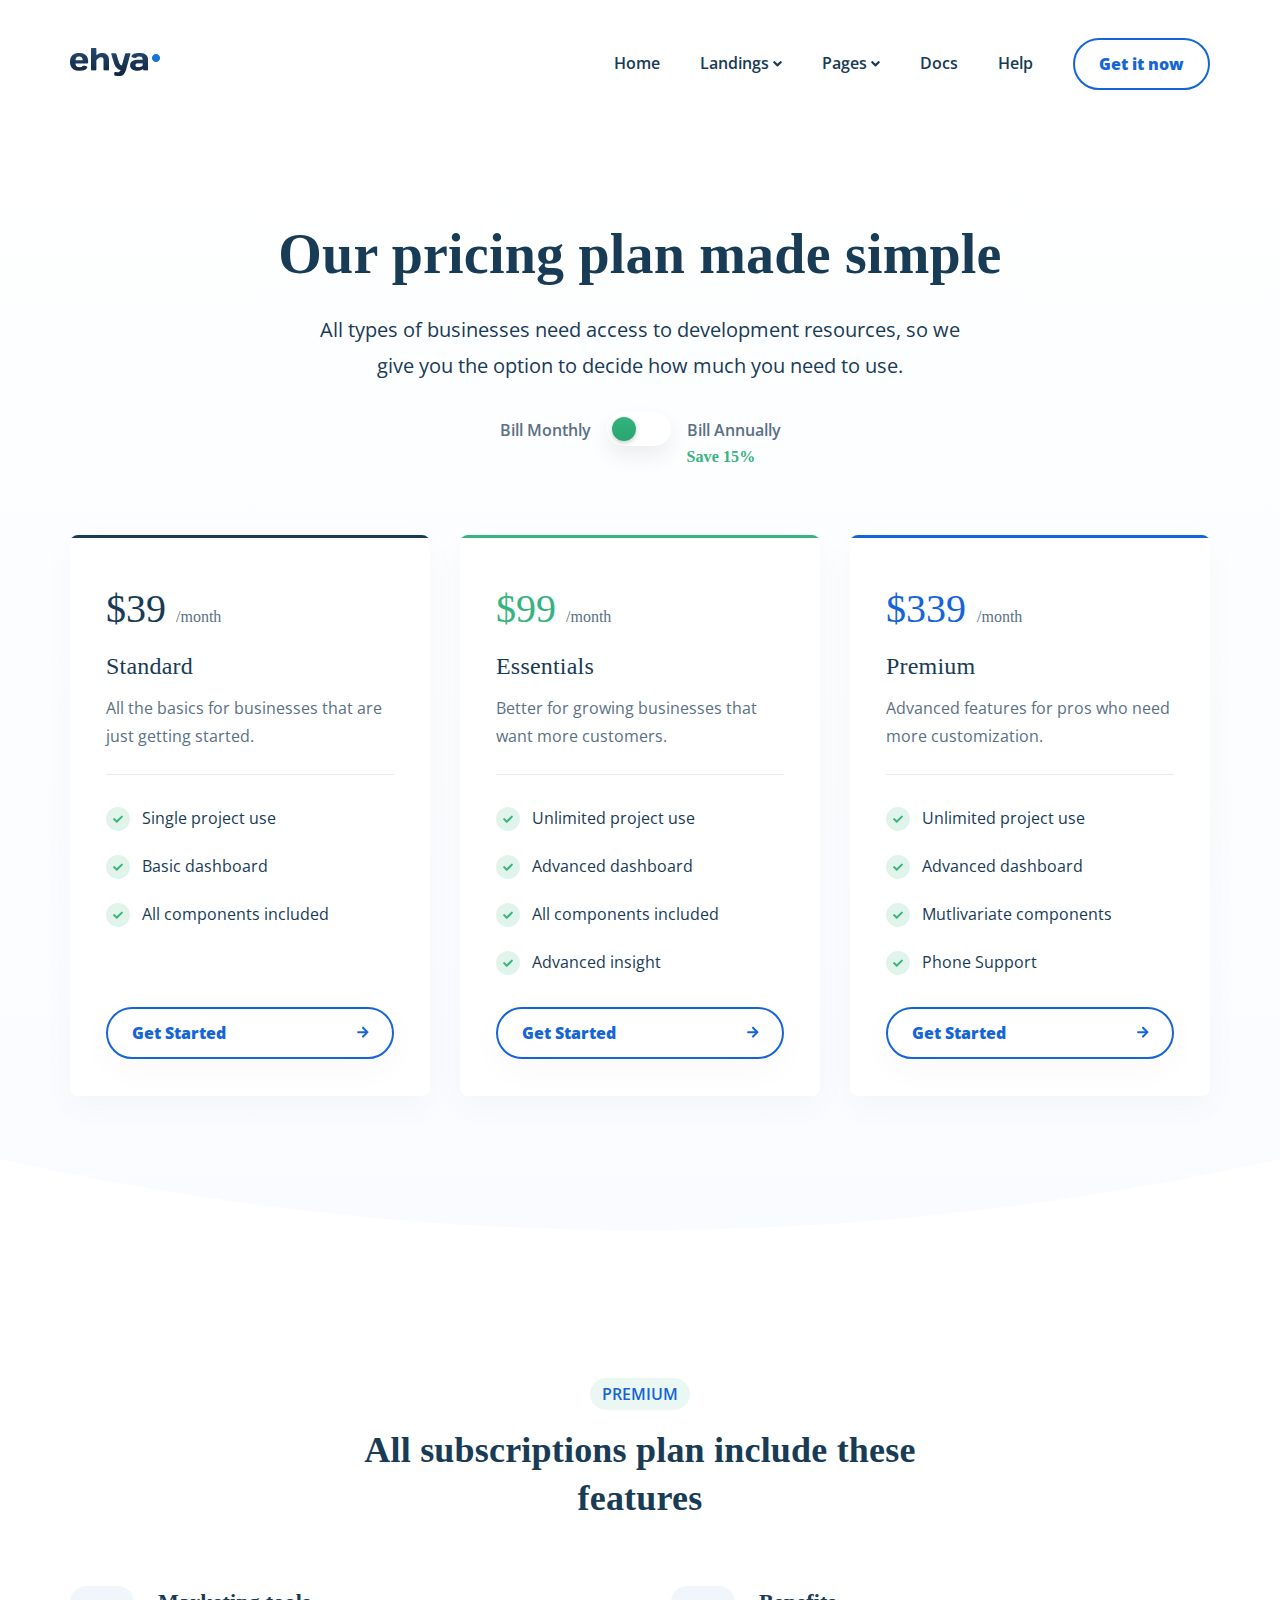
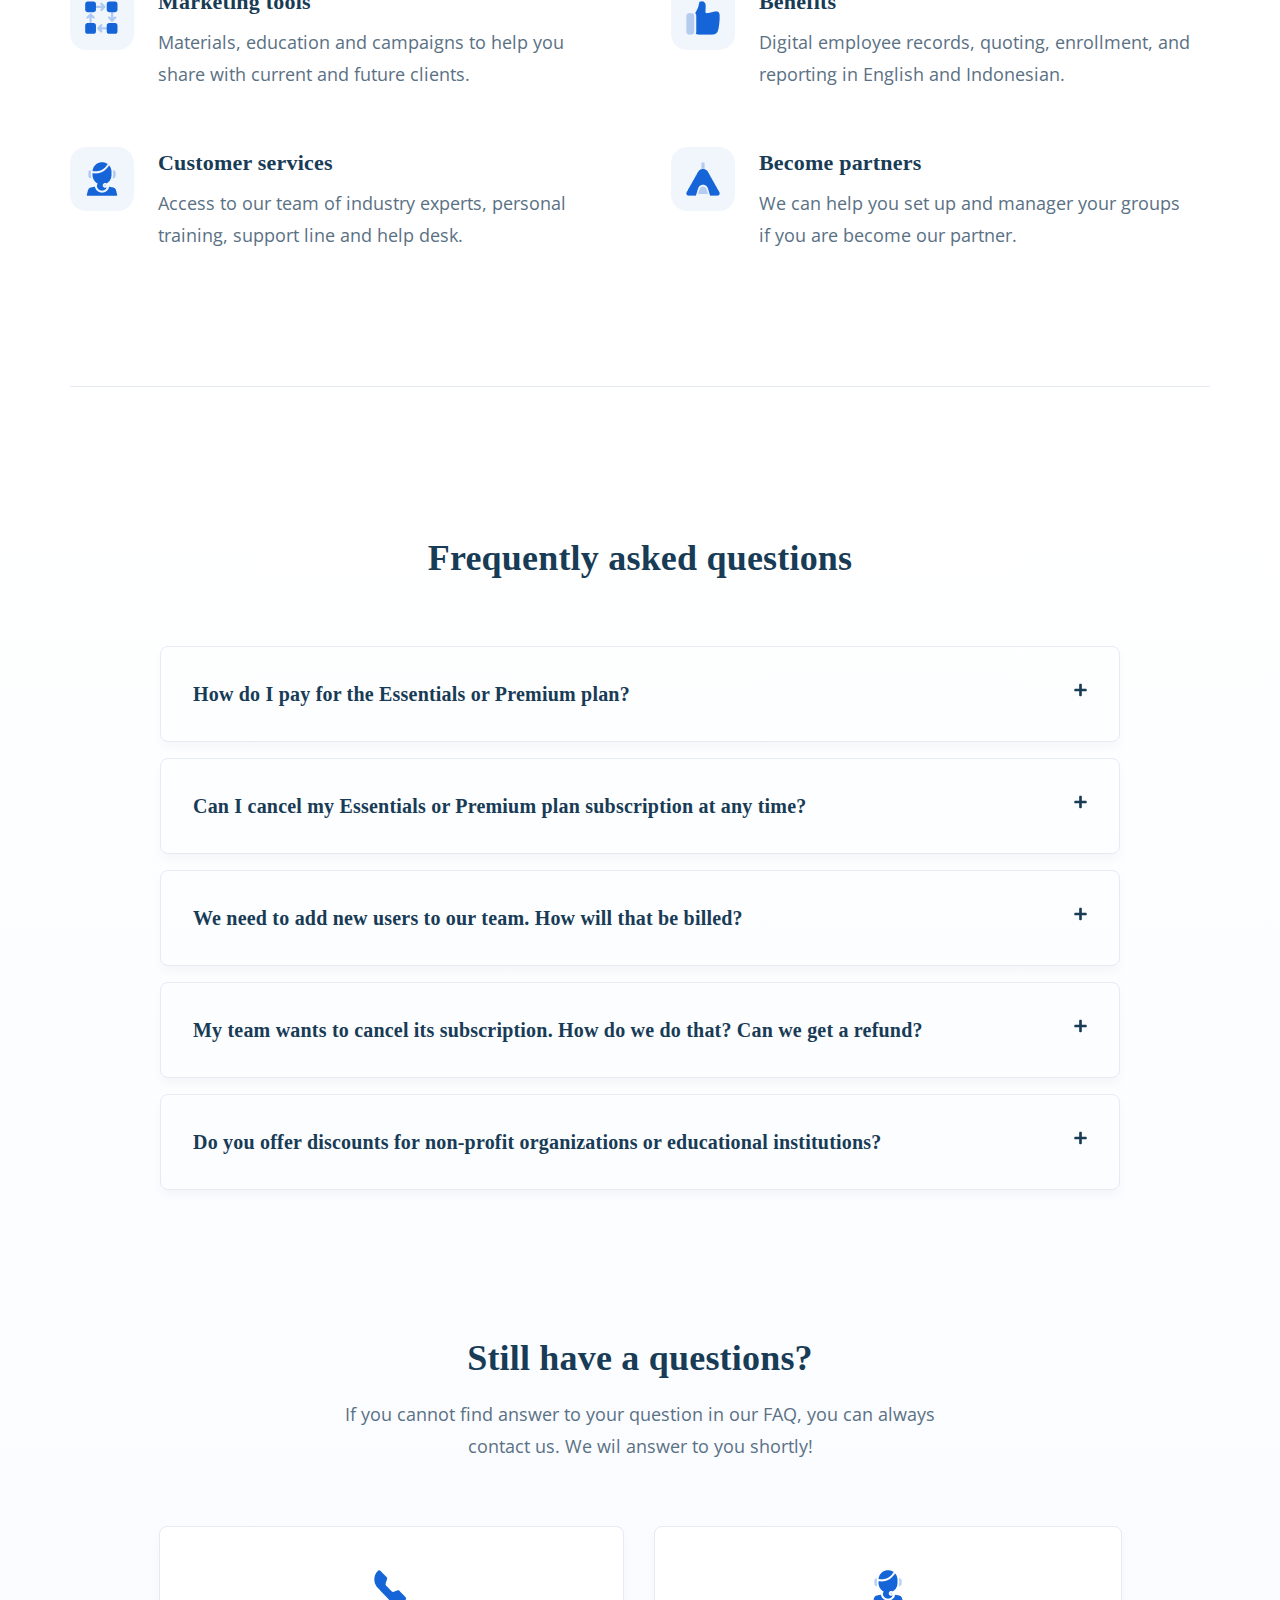
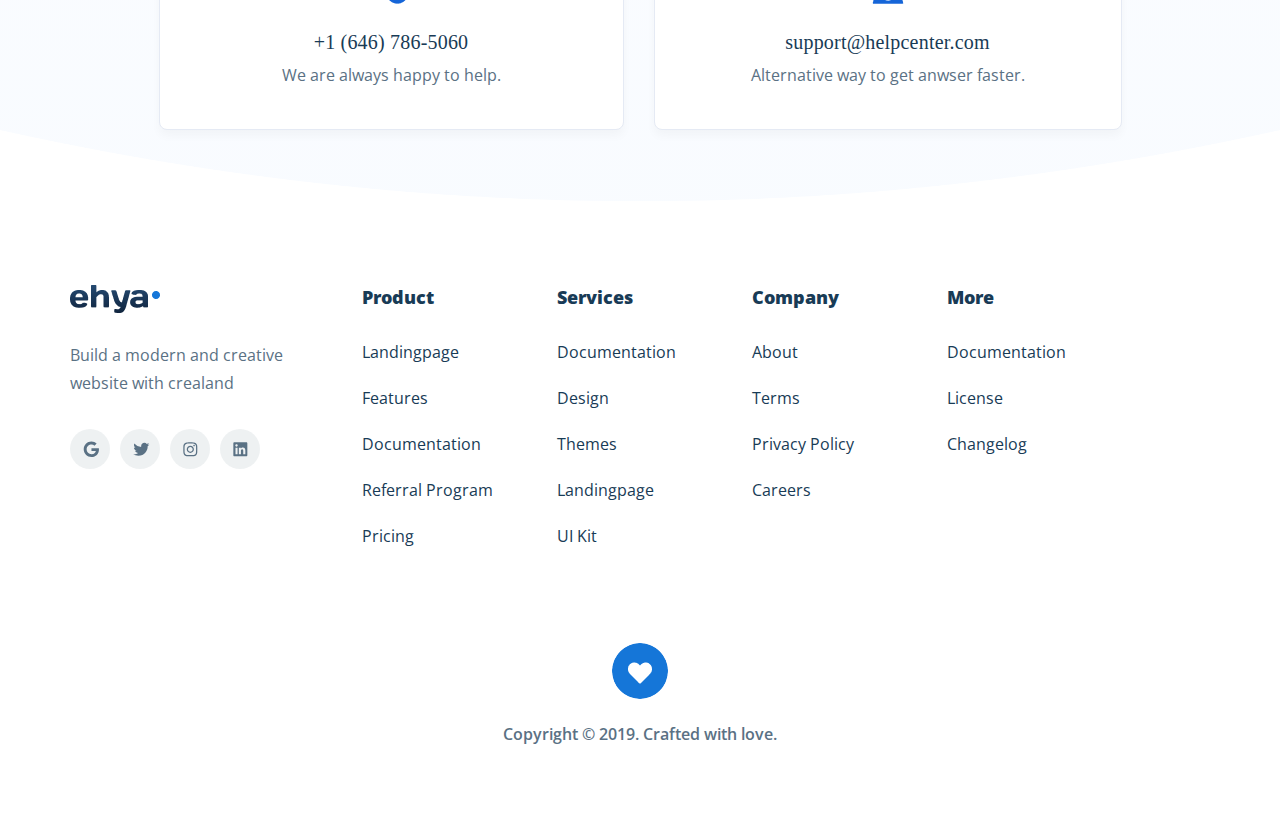
==== commit fa4e306f: "fix: change footer mark up & styles" ====
--- a/pricing.html
+++ b/pricing.html
@@ -837,69 +837,81 @@
                 </div>
                 <!-- /.footer__info -->
                 <nav class="footer__menu">
-                    <ul class="footer__list">
+                    <div class="footer__menu-item">
                         <h4 class="footer__list-title">Product</h4>
-                        <li class="footer__item">
-                            <a href="#" class="footer__link">Landingpage</a>
-                        </li>
-                        <li class="footer__item">
-                            <a href="#" class="footer__link">Features</a>
-                        </li>
-                        <li class="footer__item">
-                            <a href="#" class="footer__link">Documentation</a>
-                        </li>
-                        <li class="footer__item">
-                            <a href="#" class="footer__link">Referral Program</a>
-                        </li>
-                        <li class="footer__item">
-                            <a href="#" class="footer__link">Pricing</a>
-                        </li>
-                    </ul>
-                    <ul class="footer__list">
+                        <ul class="footer__list">
+                            <li class="footer__item">
+                                <a href="#" class="footer__link">Landingpage</a>
+                            </li>
+                            <li class="footer__item">
+                                <a href="#" class="footer__link">Features</a>
+                            </li>
+                            <li class="footer__item">
+                                <a href="#" class="footer__link">Documentation</a>
+                            </li>
+                            <li class="footer__item">
+                                <a href="#" class="footer__link">Referral&nbsp;Program</a>
+                            </li>
+                            <li class="footer__item">
+                                <a href="#" class="footer__link">Pricing</a>
+                            </li>
+                        </ul>
+                    </div>
+                    <!-- /.footer__menu-item -->
+                    <div class="footer__menu-item">
                         <h4 class="footer__list-title">Services</h4>
-                        <li class="footer__item">
-                            <a href="#" class="footer__link">Documentation</a>
-                        </li>
-                        <li class="footer__item">
-                            <a href="#" class="footer__link">Design</a>
-                        </li>
-                        <li class="footer__item">
-                            <a href="#" class="footer__link">Themes</a>
-                        </li>
-                        <li class="footer__item">
-                            <a href="#" class="footer__link">Landingpage</a>
-                        </li>
-                        <li class="footer__item">
-                            <a href="#" class="footer__link">UI Kit</a>
-                        </li>
-                    </ul>
-                    <ul class="footer__list">
+                        <ul class="footer__list">
+                            <li class="footer__item">
+                                <a href="#" class="footer__link">Documentation</a>
+                            </li>
+                            <li class="footer__item">
+                                <a href="#" class="footer__link">Design</a>
+                            </li>
+                            <li class="footer__item">
+                                <a href="#" class="footer__link">Themes</a>
+                            </li>
+                            <li class="footer__item">
+                                <a href="#" class="footer__link">Landingpage</a>
+                            </li>
+                            <li class="footer__item">
+                                <a href="#" class="footer__link">UI Kit</a>
+                            </li>
+                        </ul>
+                    </div>
+                    <!-- /.footer__menu-item -->
+                    <div class="footer__menu-item">
                         <h4 class="footer__list-title">Company</h4>
-                        <li class="footer__item">
-                            <a href="#" class="footer__link">About</a>
-                        </li>
-                        <li class="footer__item">
-                            <a href="#" class="footer__link">Terms</a>
-                        </li>
-                        <li class="footer__item">
-                            <a href="#" class="footer__link">Privacy Policy</a>
-                        </li>
-                        <li class="footer__item">
-                            <a href="#" class="footer__link">Careers</a>
-                        </li>
-                    </ul>
-                    <ul class="footer__list">
+                        <ul class="footer__list">
+                            <li class="footer__item">
+                                <a href="#" class="footer__link">About</a>
+                            </li>
+                            <li class="footer__item">
+                                <a href="#" class="footer__link">Terms</a>
+                            </li>
+                            <li class="footer__item">
+                                <a href="#" class="footer__link">Privacy Policy</a>
+                            </li>
+                            <li class="footer__item">
+                                <a href="#" class="footer__link">Careers</a>
+                            </li>
+                        </ul>
+                    </div>
+                    <!-- /.footer__menu-item -->
+                    <div class="footer__menu-item">
                         <h4 class="footer__list-title">More</h4>
-                        <li class="footer__item">
-                            <a href="#" class="footer__link">Documentation</a>
-                        </li>
-                        <li class="footer__item">
-                            <a href="#" class="footer__link">License</a>
-                        </li>
-                        <li class="footer__item">
-                            <a href="#" class="footer__link">Changelog</a>
-                        </li>
-                    </ul>
+                        <ul class="footer__list">
+                            <li class="footer__item">
+                                <a href="#" class="footer__link">Documentation</a>
+                            </li>
+                            <li class="footer__item">
+                                <a href="#" class="footer__link">License</a>
+                            </li>
+                            <li class="footer__item">
+                                <a href="#" class="footer__link">Changelog</a>
+                            </li>
+                        </ul>
+                    </div>
+                    <!-- /.footer__menu-item -->
                 </nav>
             </div>
             <!-- /.footer__wrapper -->
--- a/css/style.css
+++ b/css/style.css
@@ -1 +1 @@
-@import url(//db.onlinewebfonts.com/c/4c84f01ded4f950150fc30c12a58b5b1?family=SF+Mono);*,*:after,*:before{box-sizing:border-box}body{padding:0;margin:0;background-color:#fff;font-family:'Open Sans', sans-serif}h1,h2,h3,h4,h5,h6{margin:0}a{display:inline-block;color:inherit;text-decoration:none;transition:0.2s all}p{margin:0}button{padding:0;font-family:inherit;border:none;outline:none;background-color:transparent;cursor:pointer;color:inherit;transition:0.2s all}ul,li{margin:0;padding:0;list-style:none}input{outline:none}svg{transition:0.2s all}.container{max-width:1170px;padding:0 15px;margin:0 auto;width:100%}.git-icon{width:18px;height:16px}.arrow-right-icon{width:18px;height:14px}.section-suptitle{margin-bottom:16px;text-align:center;font-style:normal;font-weight:600;font-size:14px;line-height:19px;text-align:center;letter-spacing:2px;text-transform:uppercase;color:#36B37E}.section-title{margin-bottom:16px;text-align:center;font-family:'HKGrotesk-900';font-style:normal;font-size:36px;line-height:48px;letter-spacing:0.2px;color:#183B56}.section-descr{margin:0px auto 64px;max-width:750px;text-align:center;font-style:normal;font-weight:400;font-size:18px;line-height:32px;color:#5A7184}@font-face{font-family:'HKGrotesk-900';src:url(../fonts/HKGrotesk-Bold.woff) format("woff"),url(../fonts/HKGrotesk-Bold.woff2) format("woff2");font-weight:900;font-style:normal;font-display:swap}@font-face{font-family:'HKGrotesk-400';src:url(../fonts/HKGrotesk-Regular.woff) format("woff"),url(../fonts/HKGrotesk-Regular.woff2) format("woff2");font-weight:400;font-style:normal;font-display:swap}@font-face{font-family:'HKGrotesk-600';src:url(../fonts/HKGrotesk-SemiBold.woff) format("woff"),url(../fonts/HKGrotesk-SemiBold.woff2) format("woff2");font-weight:600;font-style:normal;font-display:swap}@font-face{font-family:"SF-Mono";src:url("//db.onlinewebfonts.com/t/4c84f01ded4f950150fc30c12a58b5b1.woff2") format("woff2"),url("//db.onlinewebfonts.com/t/4c84f01ded4f950150fc30c12a58b5b1.woff") format("woff");font-weight:400;font-style:normal;font-display:swap}.header{display:flex;align-items:center;padding:38px 0 34px;color:#fff;background-color:#1565D8;position:fixed;top:0;left:0;width:100%;z-index:6;transition:padding 0.3s}.header--pricing{background-color:#fff;color:#183B56}.header-scroll{opacity:0.95;padding:10px 0;transition:padding 0.3s;border-bottom:2px solid #1565D8}.header__wrapper{display:flex;align-items:center;justify-content:space-between}.header__menu{margin-left:auto}.header__button{padding:13px 24px;border:2px solid #fff;border-radius:8px;font-style:normal;font-weight:900;font-size:16px;line-height:22px;text-align:center}.header__button:hover{color:#183B56;background-color:#fff}.header__button--pricing{color:#1565D8;border:2px solid #1565D8;border-radius:2000px}.header__button--pricing:hover{color:#fff;background-color:#1565D8}.menu__list{display:flex;align-items:center;padding:13px 0;font-style:normal;font-weight:600;font-size:16px;line-height:22px}.menu__item{position:relative;margin-right:40px;border-bottom:2px solid transparent;transition:0.2s all}.menu__item::after{content:'';position:absolute;bottom:-3px;right:0;height:2px;background-color:#fff;width:0%;transition:0.3s}.menu__item:hover::after{width:100%;left:0}.menu__item--pricing::after{background-color:#183B56}.menu__link{display:flex;align-items:center}.menu__img{margin-left:4px}.mobile-menu-open-btn{margin-left:auto;width:24px;height:24px;display:flex;flex-direction:column;justify-content:space-around;display:none}.open-btn-item{display:block;width:100%;height:2px;background-color:#fff}.open-btn-item--black{background-color:#183B56}.hero__wrapper{padding-top:124px;position:relative;padding-bottom:80px;max-width:100%;background-color:#1565D8;color:#fff;overflow:hidden}.hero__content{display:flex;flex-direction:column;align-items:center}.hero__title{font-family:'HKGrotesk-900';font-size:56px;line-height:68px;letter-spacing:0.2px;text-align:center;max-width:946px;margin:96px auto 24px}.hero__subtitle{font-style:normal;font-weight:400;font-size:20px;line-height:36px;text-align:center;margin-bottom:40px}.hero__button{display:inline-flex;align-items:center;font-style:normal;font-weight:900;font-size:18px;line-height:25px;text-align:center;padding:15px 30px;border:2px solid #fff;border-radius:2000px}.hero__button:first-child{margin-right:16px}.hero__button:hover{color:#183B56;background-color:#fff}.hero__button:hover svg{fill:#183B56}.hero__button-group{position:relative;z-index:5;display:flex;align-items:center;margin-bottom:16px}.hero__git-button{color:#183B56;background-color:#fff}.hero__git-button svg{fill:#183B56}.hero__git-button:hover{color:#fff;background-color:transparent}.hero__git-button:hover svg{fill:#fff}.hero__descr{font-style:normal;font-weight:600;font-size:16px;line-height:22px;text-align:center;color:rgba(255,255,255,0.6);margin-bottom:105px}.hero__git{margin-right:5px;fill:#fff}.hero__arrow-right{margin-left:14px;fill:#fff}.hero__wave{background-color:transparent;height:120px;overflow:hidden}.hero__wave img{width:100%;margin-top:-120px;position:absolute}.left-patern img{position:absolute;left:-228px;top:304px;width:620px;height:337px}.right-patern img{position:absolute;width:300px;height:285px;right:50px;top:253px;transform:rotateX(-15deg)}.dropdown-menu{position:absolute;top:-20px;left:-15px;display:none;padding-top:53px}.dropdown-menu__wrapper{position:relative;background-color:#fff;min-width:268px;color:#183B56;font-style:normal;font-weight:400;font-size:16px;line-height:22px;padding:32px 32px 12px;box-shadow:0px 16px 48px rgba(0,0,0,0.16);border-radius:12px;z-index:7}.dropdown-menu__item{position:relative;display:flex;align-items:center;justify-content:space-between;padding-bottom:20px;cursor:pointer}.dropdown-menu__item:last-child{margin-bottom:0}.dropdown-menu__item:hover{color:#1565D8;font-weight:600}.dropdown-menu__item--hovered{color:#1565D8;font-weight:600}.dropdown-menu__item:hover svg{fill:#1565D8}.arrow-dropdown-menu-icon{margin-left:15px;fill:#183B56;width:7px;height:16px;z-index:7}.dropdown-submenu{position:absolute;top:-10px;left:95%;display:none;cursor:pointer;padding-left:20px}.dropdown-submenu__wrapper{min-width:240px;padding:32px;background-color:#fff;box-shadow:0px 16px 48px rgba(0,0,0,0.16);border-radius:12px;color:#183B56}.dropdown-submenu__list{text-align:left}.dropdown-submenu__item{font-style:normal;font-weight:400;font-size:16px;line-height:22px;margin-bottom:12px}.dropdown-submenu__item:last-child{margin-bottom:0}.dropdown-submenu__item:hover{color:#1565D8;font-weight:600}.mobile-menu{visibility:hidden;opacity:0;transform:scale(0);transition:transform 0.5s}.mobile-menu--active{position:fixed;top:0;left:0;width:100%;height:100%;visibility:visible;opacity:1;transform:scale(1);transform-origin:right top;transition:transform 0.5s;z-index:7}.mobile-menu__overlay{position:fixed;top:0;left:0;width:100%;height:100%;background-color:rgba(0,0,0,0.4)}.mobile-menu__inner{position:fixed;top:20px;right:6%;z-index:7;background-color:#fff;border-radius:12px;box-shadow:0px 16px 48px rgba(0,0,0,0.16);min-width:304px;color:#183B56;font-style:normal;font-weight:400;font-size:16px;line-height:22px;overflow:hidden}.mobile-menu__wrapper{position:relative;max-height:90vh;overflow-y:scroll;padding:36px 24px 26px}.mobile-menu__list{width:100%}.mobile-menu__submenu-list{width:100%;margin-top:20px;padding-left:12px;display:none}.mobile-menu__submenu-item+.mobile-menu__submenu-item{margin-top:16px}.mobile-menu__submenu-link{width:100%;display:inline-flex;align-items:center;justify-content:space-between}.mobile-menu__submenu-link--active{color:#1565D8}.mobile-menu__submenu-link--active>svg{fill:#1565D8;transform:rotate(90deg)}.mobile-menu__subsubmenu-list{width:100%;margin:16px 0px;padding-left:12px;display:none}.mobile-menu__subsubmenu-item+.mobile-menu__subsubmenu-item{margin-top:12px}.mobile-menu__link{width:100%;display:inline-flex;align-items:center;justify-content:space-between}.mobile-menu__link--active{color:#1565D8}.mobile-menu__link--active>svg{fill:#1565D8;transform:rotate(90deg)}.mobile-menu__item+.mobile-menu__item{margin-top:20px}.mobile-menu__icon{width:7px;height:16px;fill:#183B56}.mobile-menu__button{width:100%;margin-top:20px;padding:9px 86px;font-style:normal;font-weight:900;font-size:16px;line-height:22px;color:#1565D8;border:2px solid #1565D8;box-sizing:border-box;border-radius:8px}.mobile-menu__close-btn{position:absolute;top:16px;right:20px}.sign-up-modal{position:fixed;top:0;left:0;width:100%;height:100%;display:flex;align-items:center;justify-content:center;visibility:hidden;opacity:0;transition:0.5s all;z-index:10}.sign-up-modal--active{visibility:visible;opacity:1}.sign-up-modal__inner{position:relative;padding:48px 64px 46px;background-color:#fff;max-width:488px;border-radius:12px;transform:scale(0);color:#fff;z-index:16;transition:all 0.5s}.sign-up-modal--active .sign-up-modal__inner{transform:scale(1)}.sign-up-modal__content{max-height:80vh;overflow-y:scroll;scrollbar-width:none}.sign-up-modal__content::-webkit-scrollbar{display:none}.sign-up-modal__close-btn{position:absolute;right:24px;top:24px;cursor:pointer}.sign-up-modal__title{font-family:'HKGrotesk-600';font-style:normal;font-size:36px;line-height:48px;text-align:center;letter-spacing:0.2px;color:#183B56;margin-bottom:35px}.sign-up-modal__google-sign-up-btn{display:flex;align-items:center;justify-content:space-between;background-color:#1565D8;width:100%;padding:5px 74px 5px 6px;border:2px solid #1565D8;border-radius:8px;font-style:normal;font-weight:900;font-size:16px;line-height:22px;margin-bottom:32px}.sign-up-modal__google-sign-up-btn:hover{background-color:#fff;color:#1565D8}.sign-up-modal__subtitle{position:relative;font-style:normal;font-weight:600;font-size:16px;line-height:22px;text-align:center;color:#183B56;margin-bottom:32px}.sign-up-modal__subtitle::before{content:'';height:2px;width:64px;background-color:#E5EAF4;position:absolute;left:0;top:50%}.sign-up-modal__subtitle::after{content:'';height:2px;width:64px;background-color:#E5EAF4;position:absolute;right:0;top:50%}.sign-up-modal__input{width:100%;height:56px;padding:17px 20px;border:1px solid #C3CAD9;border-radius:8px;margin-bottom:24px;font-style:normal;font-weight:600;font-size:16px;line-height:22px;color:#183B56;transition:0.2s all}.sign-up-modal__input:focus{box-shadow:0 0 15px #1565D8}.sign-up-modal__input::placeholder{font-style:normal;font-weight:600;font-size:16px;line-height:22px;color:#959EAD}.sign-up-modal__checkbox{position:relative;font-style:normal;font-weight:600;font-size:14px;line-height:20px;color:#5A7184;cursor:pointer}.sign-up-modal__checkbox::before{content:'';position:absolute;width:16px;height:16px;top:0;left:0;border:1px solid #E5EAF4;box-shadow:inset 0px 1px 3px rgba(0,0,0,0.16);border-radius:4px;margin-right:10px;margin-left:-26px;transition:0.1s all}.sign-up-modal__checkbox:hover{color:#1565D8}.sign-up-modal__checkbox-input{opacity:0;z-index:-1}.sign-up-modal__checkbox-input:checked+label::before{border:1px solid #1565D8;background-color:#1565D8;background-image:url(../images/menu-arrow-down.svg);background-repeat:no-repeat;background-position:50% 45%}.sign-up-modal__checkbox-input:focus+label::before{box-shadow:0 0 15px #1565D8}.sign-up-modal__sign-up-btn{width:100%;background-color:#1565D8;padding:15px;cursor:pointer;font-style:normal;font-weight:900;font-size:18px;line-height:25px;text-align:center;border:2px solid #1565D8;border-radius:8px;margin-top:34px;margin-bottom:24px}.sign-up-modal__sign-up-btn:hover{color:#1565D8;background-color:#fff}.sign-up-modal__sign-up-btn:focus{box-shadow:0 0 15px #1565D8}.sign-up-modal__info{font-style:normal;font-weight:600;font-size:14px;line-height:20px;color:#5A7184;padding-bottom:2px}.sign-up-modal__info-link{margin-left:8px;font-style:normal;font-weight:900;font-size:14px;line-height:20px;color:#1565D8;border-bottom:2 solid #fff;transition:0s}.sign-up-modal__info-link:hover{border-bottom:2px solid #1565D8}.input-title{font-style:normal;font-weight:600;font-size:16px;line-height:22px;color:#5A7184;margin-bottom:12px}.google-sign-up-img{background-color:#fff;padding:9px;border:1px solid #1565D8;max-height:42px;box-shadow:0px 6px 15px rgba(0,0,0,0.1);border-radius:4px}.google-sign-up-img img{width:24px;height:24px}.modal-overlay{position:absolute;visibility:hidden;opacity:0;top:0;left:0;width:100%;height:100%;z-index:15;background-color:rgba(0,0,0,0.8);transition:0.5s all}.modal-overlay--active{visibility:visible;opacity:1}.features-cards{padding-bottom:71px}.features-cards__inner{position:relative;display:grid;grid-template-columns:repeat(2, 1fr);grid-gap:16px;margin-top:-210px}.features-cards__item{display:flex;align-items:flex-start;padding:32px;background:#fff;border:1px solid #E5EAF4;box-shadow:0px 15px 35px rgba(0,0,0,0.05);border-radius:16px}.features-cards__icon{width:40px;height:40px;margin-right:24px}.features-cards__title{font-family:'HKGrotesk-900';font-style:normal;font-size:22px;line-height:33px;letter-spacing:0.2px;color:#183B56;margin-bottom:4px}.features-cards__text{max-width:338px;font-style:normal;font-weight:400;font-size:18px;line-height:32px;color:#5A7184}.features-cards__explore-all{margin:23px auto 0px;text-align:center;border-bottom:2px solid transparent;color:#1565D8}.features-cards__link{position:relative;padding-bottom:2px;font-style:normal;font-weight:900;font-size:18px;line-height:25px}.features-cards__link::after{content:'';position:absolute;bottom:0;left:0;width:100%;height:2px;transform:scaleX(0);background-color:#1565D8;transition:0.3s all}.features-cards__link:hover::after{transform:scaleX(1)}.features-cards__arrow-right{fill:#1565D8;margin-left:15px;width:13px;height:16px;vertical-align:middle}.quickstart{padding:71px 0 96px}.quickstart__inner{max-width:750px;margin:0 auto;display:flex;flex-direction:column;align-items:center}.quickstart__monitor{margin-bottom:24px;padding:32px;background-color:#0F1F2B;border-radius:16px}.quickstart__button-panel{margin-bottom:36px}.quickstart__button{background-color:rgba(255,255,255,0.06);border-radius:6px;padding:7px 16px 8px;font-style:normal;font-weight:600;font-size:18px;line-height:25px;color:#5A7184}.quickstart__button--active{background-color:#fff !important;color:#183B56 !important}.quickstart__button:hover{background-color:#36B37E;color:#fff}.quickstart__button+button{margin-left:9px}.quickstart__code-sample{font-family:"SF-Mono", monospace;font-size:16px;line-height:20px;color:#fff;display:none}.quickstart__code-sample--active{display:block}.quickstart__explanation-item{display:none}.quickstart__explanation-item--active{display:flex}.quickstart__icon{width:24px;height:24px;margin-right:12px}.quickstart__text{display:flex;align-items:center;font-style:normal;font-weight:400;font-size:16px;line-height:22px;color:#183B56}.quickstart__bold-span{font-weight:600}.quickstart__requiares{margin-right:31px}.grey-text{color:#5A7184}.cian-text{color:#00B8D9}.powerfull{margin-top:-71px;padding-bottom:72px;background-color:#F8FBFF}.powerfull__wave{height:263px;margin-bottom:-16px}.powerfull__wave img{max-width:100%;height:100%}.powerfull__line{width:100%;height:3px;background-color:#1565D8}.powerfull__results{background-color:#fff;mix-blend-mode:normal;box-shadow:0px 10px 35px rgba(0,0,0,0.03);border-radius:8px 8px 16px 16px;overflow:hidden}.powerfull__results-wrapper{display:flex;align-items:flex-start}.powerfull__card{padding:48px 0 45px;flex-basis:25%;display:flex;flex-direction:column;align-items:center}.powerfull__card+.powerfull__card{border-left:1px solid rgba(229,234,244,0.5)}.powerfull__icon{width:48px;height:48px;margin-bottom:32px}.powerfull__count{font-family:'HKGrotesk-900';font-style:normal;font-weight:bold;font-size:36px;line-height:48px;text-align:center;letter-spacing:0.2px;color:#183B56;margin-bottom:2px}.powerfull__text{font-style:normal;font-weight:400;font-size:18px;line-height:32px;text-align:center;color:#5A7184}.features{padding:72px 0 86px;background-color:#F8FBFF}.features__inner{display:grid;grid-template-columns:repeat(3, 1fr);grid-gap:30px}.features__card{display:flex;flex-direction:column;align-items:flex-start;min-height:370px;padding:48px 32px 37px;background-color:#fff;border:1px solid #E5EAF4;box-shadow:0px 10px 20px rgba(0,0,0,0.02);border-radius:16px}.features__card-icon{width:40px;height:40px;margin-bottom:25px}.features__card-title{font-family:'HKGrotesk-600';font-style:normal;font-weight:600;font-size:22px;line-height:32px;letter-spacing:0.2px;color:#183B56;margin-bottom:8px}.features__card-text{font-style:normal;font-weight:400;font-size:18px;line-height:32px;max-width:296px;color:#5A7184;margin-bottom:23px}.features__card-link{position:relative;display:inline-flex;align-items:center;margin-top:auto;font-style:normal;font-weight:900;font-size:18px;line-height:25px;color:#1565D8;padding-bottom:2px}.features__card-link::after{content:'';position:absolute;bottom:0;left:0;width:100%;height:2px;transform:scaleX(0);background-color:#1565D8;transition:0.3s all}.features__card-link:hover::after{transform:scaleX(1)}.features__card-arrow-right{fill:#1565D8;margin-left:7px;width:13px;height:16px}.sponsors{padding:55px 0 63px;background-color:#f8fbff;position:relative}.sponsors__inner{display:flex;justify-content:space-between;align-items:center;max-width:898px;margin:0 auto;padding:33px 0}.sponsors__left-side{max-width:263px}.sponsors__title{font-family:'HKGrotesk-900';font-style:normal;font-size:36px;line-height:48px;letter-spacing:0.2px;color:#183B56;margin-bottom:44px}.sponsors__btn{padding:13px 24px;font-style:normal;font-weight:900;font-size:16px;line-height:22px;color:#1565D8;border:2px solid #1565D8;border-radius:2000px}.sponsors__btn:hover{background-color:#1565D8;color:#fff}.sponsors__right-side{display:flex;justify-content:space-between;flex-wrap:wrap;max-width:494px}.sponsors__item{display:flex;align-items:center;justify-content:center;background:#fff;box-shadow:0px 10px 25px rgba(0,0,0,0.05);border-radius:50%}.sponsors__item--big{width:140px;height:140px}.sponsors__item--small{width:120px;height:120px}.sponsors__item--airbnb{margin-right:47px}.sponsors__item--google{margin-top:48px;margin-right:47px;margin-bottom:28px}.sponsors__item--spotify{margin-top:24px;margin-bottom:28px}.sponsors__item--fitbit{margin-left:94px;margin-top:24px}.sponsors__item--mapbox{margin-bottom:4px;margin-right:93px}.sponsors__wave{transform:rotate(180deg);margin-top:-10px}.sponsors__wave img{width:100%}.questions{padding:286px 0 160px;background-color:#0D2436;margin-top:-107px}.questions__inner{display:flex;justify-content:space-between;align-items:flex-start;margin-bottom:136px}.questions__advantages{max-width:457px}.questions__suptitle,.questions__title,.questions__descr{text-align:left}.questions__title{color:#fff}.questions__descr{margin-bottom:32px}.questions__pins{max-width:457px}.questions-pins{display:block}.questions-pins--mobile{display:none}.questions-pins__item{display:flex;align-items:flex-start}.questions-pins__item+.questions-pins__item{margin-top:23px}.questions-pins__icon{width:24px;height:24px;margin-right:16px}.questions-pins__title{font-style:normal;font-weight:900;font-size:16px;line-height:22px;color:#959EAD;margin-bottom:8px}.questions-pins__text{font-style:normal;font-weight:400;font-size:16px;line-height:28px;color:#5A7184}.questions__accordeon{margin-top:11px;width:520px;background-color:#fff;box-shadow:0px 10px 35px rgba(0,0,0,0.03);border-radius:8px 8px 16px 16px;overflow:hidden}.questions__slider{max-width:775px;margin:0 auto;overflow:hidden}.questions-slider__image{margin:0 auto;margin-bottom:18px;width:46px;height:40px}.questions-slider__image img{width:100%;height:100%}.questions-slider__slide{display:flex;flex-direction:column;align-items:center}.questions-slider__text{font-family:'HKGrotesk-400';font-size:40px;line-height:60px;text-align:center;letter-spacing:0.2px;color:#B3BAC5;margin-bottom:47px}.questions-slider__author{display:flex;align-items:center}.questions-slider__photo{display:flex;align-items:center;justify-content:center;width:40px;height:40px;border-radius:50%;overflow:hidden;margin-right:16px}.questions-slider__photo img{width:100%;height:100%}.questions-slider__name{font-style:normal;font-weight:600;font-size:16px;line-height:22px;color:#fff;margin-bottom:4px}.questions-slider__job{font-style:italic;font-weight:normal;font-size:14px;line-height:19px;color:#5A7184}.accordeon__line{width:100%;height:3px;background-color:#36B37E}.accordeon__wrapper{padding:0 32px}.accordeon__item{padding:26px 0 28px}.accordeon__item+.accordeon__item{border-top:1px solid rgba(229,234,244,0.7)}.accordeon__item+.accordeon__item--active{padding-bottom:0}.accordeon__item+.accordeon__item--active .accordeon__question{color:#1565D8}.accordeon__question{display:flex;align-items:center;justify-content:space-between;font-style:normal;font-weight:600;font-size:18px;line-height:25px;color:#183B56;cursor:pointer}.accordeon__question:hover{color:#1565D8}.accordeon__icons{display:flex;align-items:center;justify-content:center;width:11px;height:14px}.accordeon__icons--active .accordeon__icon--plus{display:none}.accordeon__icons--active .accordeon__icon--minus{display:block}.accordeon__icon--minus{display:none}.accordeon__answer{margin:12px 0 19px;font-style:normal;font-weight:400;font-size:16px;line-height:28px;color:#5A7184;display:none}.sign-up{position:relative;padding:120px 0 122px;background-color:#1565D8;overflow:hidden}.sign-up__wrapper{display:flex;align-items:center;justify-content:space-between}.sign-up__title{max-width:458px;font-family:'HKGrotesk-900';font-weight:900;font-size:36px;line-height:48px;color:#fff}.sign-up__button{border-radius:2000px;font-style:normal;font-weight:900;font-size:18px;line-height:25px;color:#fff;border:2px solid #fff;border-radius:2000px}.sign-up__button:hover{color:#183B56;background-color:#fff}.sign-up__button:hover svg{fill:#183B56}.sign-up__button-group{position:relative;z-index:2}.sign-up__button svg{fill:#fff}.sign-up__git-button{margin-right:16px;padding:16px 26px 15px 38px;color:#183B56;background-color:#fff}.sign-up__git-button svg{fill:#183B56}.sign-up__git-button:hover{color:#fff;background-color:transparent}.sign-up__git-button:hover svg{fill:#fff}.sign-up__get-button{padding:16px 31px 15px 29px}.sign-up__left-patern{position:absolute;top:12px;left:-226px;width:620px;height:377px}.sign-up__right-patern{position:absolute;top:8px;right:-30px;width:300px;height:285px}.footer{background-color:#fff;padding:128px 0 80px}.footer__wrapper{display:flex;align-items:flex-start;margin-bottom:96px}.footer__info{display:flex;flex-direction:column;max-width:263px;margin-right:29px}.footer__logo{width:90px;height:28px;margin-bottom:28px}.footer__logo-link{height:100%}.footer__text{font-style:normal;font-weight:400;font-size:16px;line-height:28px;color:#5A7184;margin-bottom:32px}.footer__socials-link{height:40px;width:40px;border-radius:50%;overflow:hidden;background-color:rgba(90,113,132,0.1);transition:0.2s all}.footer__socials-link:hover{background-color:#1565D8}.footer__socials-link+a{margin-left:6px}.footer__socials-icon{width:100%;height:100%;object-fit:cover;fill:#5A7184;transition:0.2s all}.footer__socials-icon:hover{fill:#fff}.footer__menu{display:flex;align-items:flex-start;color:#183B56}.footer__list{min-width:165px}.footer__list-title{font-style:normal;font-weight:900;font-size:18px;line-height:25px;margin-bottom:31px}.footer__list+ul{margin-left:30px}.footer__item{font-style:normal;font-weight:400;font-size:16px;line-height:22px}.footer__item:hover{color:#1565D8;font-weight:600}.footer__item+li{margin-top:24px}.footer__copyright{text-align:center}.footer__copyright-text{font-style:normal;font-weight:600;font-size:16px;line-height:22px;color:#5A7184}.footer__like{margin:0 auto;width:56px;height:56px;border-radius:50%;object-fit:cover;overflow:hidden;margin-bottom:24px}.pricing-hero{padding:124px 0;background:linear-gradient(180deg, rgba(250,251,251,0.0001) 0%, #F8FBFF 100%);text-align:center;color:#183B56}.pricing-hero__title{margin:96px 0 24px;font-family:'HKGrotesk-900';font-size:56px;line-height:68px;letter-spacing:0.2px}.pricing-hero__text{font-style:normal;font-weight:400;font-size:20px;line-height:36px;margin:0 auto 28px;max-width:680px}.pricing-menu__item:hover{border-bottom:2px solid #183B56}.pricing-menu__button{color:#1565D8;border:2px solid #1565D8;border-radius:2000px}.pricing-menu__button:hover{color:#fff;background-color:#1565D8}.pricing-plan{display:flex;flex-direction:column;align-items:center}.pricing-plan__switcher{display:flex;align-items:flex-start;margin-bottom:64px}.pricing-plan__switcher-btn{margin:0 16px;padding:5px;width:64px;height:36px;background-color:#fff;box-shadow:0px 10px 20px rgba(20,45,65,0.08);border-radius:18px;cursor:pointer}.pricing-plan__switcher-circle{width:24px;height:24px;border-radius:50%;background:linear-gradient(180deg, #35B27D 0%, #28A671 100%);box-shadow:0px 2px 4px rgba(0,0,0,0.2);transition:all 0.3s ease-in-out}.pricing-plan__switcher-circle--annually{transform:translateX(30px)}.pricing-plan__period{margin-top:7px;font-style:normal;font-weight:600;font-size:16px;line-height:22px;color:#5A7184}.pricing-plan__period--annually{display:inline-flex;flex-direction:column;align-items:flex-start}.pricing-plan__economy{font-family:'HKGrotesk-900';font-style:normal;font-weight:bold;font-size:16px;line-height:28px;letter-spacing:0.1px;color:#36B37E;margin-top:2px}.pricing-plan__content{display:flex;flex-direction:column;align-items:flex-start}.pricing-plan__list{display:grid;grid-template-columns:repeat(3, 1fr);grid-gap:30px;margin-bottom:63px}.pricing-plan__item{overflow:hidden;min-width:320px;min-height:561px;background:#fff;box-shadow:0px 10px 35px rgba(0,0,0,0.03);border-radius:8px}.pricing-plan__item-wrapper{height:100%;display:flex;flex-direction:column;align-items:flex-start;padding:48px 36px 40px}.pricing-footer{padding-top:0;background-color:#fff;margin-top:-6px}.plan-card__line{width:100%;height:3px}.plan-card__line--standart{background-color:#183B56}.plan-card__line--essentials{background-color:#36B37E}.plan-card__line--premium{background-color:#1565D8}.plan-card__price{position:relative;display:inline-block;font-family:'HKGrotesk-400';font-size:40px;line-height:46px;margin-bottom:18px}.plan-card__price-value{position:absolute;transition:all 0.3s}.plan-card__price-value--hidden{visibility:hidden;opacity:0}.plan-card__price--standart{color:#183B56}.plan-card__price--essentials{color:#36B37E}.plan-card__price--premium{color:#1565D8}.plan-card__name{font-family:'HKGrotesk-900';font-size:24px;line-height:32px;letter-spacing:0.2px;color:#183B56;margin-bottom:12px}.plan-card__descr{text-align:left;font-style:normal;font-weight:400;font-size:16px;line-height:28px;color:#5A7184;margin-bottom:24px}.plan-card__advantages{width:100%;border-top:1px solid #E5EAF4;padding-top:32px;margin-bottom:24px}.plan-card__advantages-item{display:flex;align-items:flex-start;text-align:left;font-style:normal;font-weight:400;font-size:16px;line-height:22px;color:#183B56}.plan-card__advantages-item+p{margin-top:24px}.plan-card__advantages-img{margin-right:12px;width:24px;height:24px}.plan-card__button{display:flex;align-items:center;justify-content:space-between;margin-top:auto;width:100%;padding:13px 22px 13px 24px;box-shadow:0px 10px 35px rgba(0,0,0,0.03);border:2px solid #1565D8;border-radius:2000px;color:#1565D8;font-style:normal;font-weight:900;font-size:16px;line-height:22px}.plan-card__button:hover{background-color:#1565D8;color:#fff}.plan-card__button:hover svg{fill:#fff}.plan-card__arrow-right{width:13px;height:16px;fill:#1565D8}.price-small{font-style:normal;font-weight:400;font-size:16px;line-height:22px;color:#5A7184;padding-left:70px}.price-small--big-padding{padding-left:91px}.included{padding-top:64px;text-align:center;margin-top:-6px;background-color:#fff}.included__wave{width:100%;height:100%}.included__suptitle{display:inline-block;padding:5px 12px;font-style:normal;font-weight:600;font-size:16px;line-height:22px;text-transform:uppercase;text-align:center;background:rgba(54,179,126,0.1);border-radius:2000px;color:#1565D8;margin-bottom:16px}.included__title{max-width:555px;margin:0 auto 64px;font-family:'HKGrotesk-900';font-size:36px;line-height:48px;letter-spacing:0.2px;color:#183B56}.included__list{display:grid;grid-template-columns:repeat(2, 1fr);grid-template-rows:repeat(2, 1fr);column-gap:62px;row-gap:57px;padding-bottom:135px;border-bottom:1px solid #E5EAF4}.included__item{max-width:523px;display:flex;align-items:flex-start}.included__image{width:64px;height:64px;margin-right:24px;padding:12px;border-radius:16px;background-color:rgba(21,101,216,0.06)}.included__icon{width:40px;height:40px}.included__descr{max-width:435px;display:flex;flex-direction:column;align-items:flex-start}.included__descr-title{margin-bottom:8px;font-family:'HKGrotesk-600';font-size:22px;line-height:32px;letter-spacing:0.2px;color:#183B56}.included__descr-text{text-align:left;font-style:normal;font-weight:400;font-size:18px;line-height:32px;color:#5A7184}.faq{background:linear-gradient(180deg, rgba(250,251,251,0.0001) 0%, #F8FBFF 100%);padding-top:147px;text-align:center}.faq__title{font-family:'HKGrotesk-900';font-size:36px;line-height:48px;letter-spacing:0.2px;color:#183B56;margin-bottom:64px}.faq__accordeon{max-width:960px;margin:0 auto 144px}.faq__icons{margin-bottom:auto}.faq__icon{width:13px;height:16px;fill:#183B56}.faq__icon--minus{display:none;fill:#1565D8}.faq__icon--active{fill:#1565D8}.faq__item{padding:35px 32px;border:1px solid #E5EAF4;box-shadow:0px 6px 10px rgba(0,0,0,0.03);border-radius:8px}.faq__item--active .faq__question{color:#1565D8}.faq__item+.faq__item{margin-top:16px}.faq__question{display:flex;align-items:center;justify-content:space-between;font-family:'HKGrotesk-600';font-size:20px;line-height:24px;letter-spacing:0.2px;color:#183B56;cursor:pointer}.faq__question:hover{color:#1565D8}.faq__question:hover .faq__icon{fill:#1565D8}.faq__icons{display:flex;align-items:center}.faq__icons--active .faq__icon{fill:#1565D8}.faq__icons--active .faq__icon--plus{display:none}.faq__icons--active .faq__icon--minus{display:block}.faq__answer{margin-top:12px;font-style:normal;font-weight:400;font-size:18px;line-height:32px;color:#5A7184;text-align:left;display:none}.faq__contact{display:flex;flex-direction:column;align-items:center}.faq__contact-title{font-family:'HKGrotesk-900';font-size:36px;line-height:48px;letter-spacing:0.2px;color:#183B56;margin-bottom:16px}.faq__contact-descr{max-width:610px;font-style:normal;font-weight:400;font-size:18px;line-height:32px;text-align:center;color:#5A7184;margin-bottom:64px}.faq__contact-cards{display:flex;align-items:flex-start;justify-content:space-between}.faq__contact-card{background-color:#fff;border:1px solid #E5EAF4;box-shadow:0px 6px 10px rgba(0,0,0,0.03);border-radius:8px;min-width:465px;padding:40px 96px}.faq__contact-card+.faq__contact-card{margin-left:30px}.faq__contact-image{display:inline-block;margin-bottom:23px;width:40px;height:40px}.faq__contact-icon{width:100%;height:100%}.faq__contact-link{font-family:'HKGrotesk-900';font-size:20px;line-height:24px;letter-spacing:0.2px;color:#183B56;margin-bottom:5px;border-bottom:2px solid transparent}.faq__contact-link:hover{border-bottom:2px solid #183B56}.faq__contact-text{font-style:normal;font-weight:400;font-size:16px;line-height:28px;color:#5A7184}@media (max-width: 1200px){.container{max-width:960px}.section-title{font-size:34px;line-height:46px}.section-descr{max-width:710px;font-size:16px;line-height:30px;margin-bottom:55px}.hero__title{font-size:50px;line-height:62px;margin-top:70px}.hero__subtitle{font-size:18px;line-height:34px}.right-patern img{right:-75px}.features-cards{padding-bottom:61px}.features-cards__inner{margin-top:-260px}.features-cards__item{padding:30px}.features-cards__title{font-size:20px;line-height:30px}.features-cards__text{font-size:16px;line-height:30px}.features-cards__icon{width:35px;height:35px}.quickstart{padding:61px 0px 0px 0px}.powerfull{padding-bottom:62px}.powerfull__card{padding:40px 0 35px}.powerfull__icon{width:44px;height:44px;margin-bottom:25px}.powerfull__count{font-size:32px;line-height:42px}.powerfull__text{font-size:16px;line-height:30px}.features{padding:62px 0 76px}.sponsors{padding:45px 0 53px}.sponsors__inner{padding:0}.questions{padding:170px 0 90px}.questions__inner{margin-bottom:90px}.questions__advantages{max-width:410px}.questions__descr{margin-bottom:36px}.questions__accordeon{width:470px}.questions-slider__slide{min-height:239px}.questions-slider__text{font-size:34px;line-height:52px;margin-bottom:38px}.questions-slider__author{margin-top:auto}.sign-up{padding:75px 0}.sign-up__title{font-size:34px;line-height:44px}.sign-up__right-patern{right:-85px}.pricing-plan__item{min-width:290px}.pricing-plan__item-wrapper{padding:40px 30px}.pricing-plan__name{font-size:22px;line-height:30px}.pricing-plan__descr{font-size:14px;line-height:24px}.included{margin-top:-130px}.included__list{grid-gap:42px}.included__descr{max-width:350px}.faq__contact-cards{justify-content:space-between;width:100%}.faq__contact-card{min-width:440px}.faq__contact-card+.faq__contact-card{margin-left:0}.footer{padding-top:100px}.footer__wrapper{margin-bottom:70px}.footer__list+ul{margin-left:15px}.footer__list-title{margin-bottom:20px}.footer__item+li{margin-top:16px}}@media (max-width: 992px){a:hover:after{transform:scaleX(0)}.container{max-width:88.6%}.section-suptitle{margin-bottom:20px}.section-title{font-size:32px;line-height:40px;margin-bottom:20px}.section-descr{font-size:18px;line-height:32px}.header{padding:28px 0 20px}.header-scroll{padding:7px 0 5px}.header__menu{display:none}.header__button{display:none}.mobile-menu-open-btn{display:flex}.hero__wrapper{padding-top:81px}.hero__title{margin:113px 0 20px;font-size:48px;line-height:60px}.hero__subtitle{margin-bottom:45px;font-size:20px;line-height:36px}.hero__button:hover{color:inherit;background-color:inherit}.hero__button:hover svg{fill:#fff}.hero__git-button:hover{color:#183B56;background-color:#fff}.hero__git-button:hover svg{fill:#183B56}.hero__wave{margin-top:54px}.left-patern img{left:-300px;top:400px}.hero__wave img{margin-top:-92px}.features-cards{padding-bottom:32px}.features-cards__container{max-width:95.6%}.features-cards__inner{margin-top:-295px}.features-cards__item{padding:32px;flex-direction:column}.features-cards__icon{margin:0 0 24px 0;width:40px;height:40px}.features-cards__title{font-size:22px;line-height:33px}.features-cards__text{font-size:18px;line-height:32px;width:100%}.features-cards__explore-all{display:none}.quickstart{padding-top:48px}.quickstart__descr{max-width:640px;margin-bottom:48px}.quickstart__button:hover{color:#5A7184;background-color:rgba(255,255,255,0.06)}.powerfull{padding-bottom:48px;margin-top:-85px}.powerfull__results-wrapper{flex-direction:column}.powerfull__card{width:100%;border:none}.powerfull__card+.powerfull__card{border-top:1px solid rgba(229,234,244,0.5)}.powerfull__icon{width:48px;height:48px;margin-bottom:32px}.powerfull__count{font-size:36px;margin-bottom:7px}.powerfull__text{font-size:18px;line-height:32px}.features{padding-top:48px;padding-bottom:83px}.features__inner{grid-template-columns:1fr;grid-gap:16px}.features__card{width:100%;min-height:auto;display:flex;flex-direction:column;align-items:center;padding:32px 56px 41px 56px}.features__card-title{font-size:24px;line-height:32px;margin-bottom:5px}.features__card-text{max-width:560px;text-align:center}.features__card-link{margin-top:0}.features__card-link:hover::after{transform:scaleX(0)}.sponsors__inner{flex-direction:column;align-items:center;margin-bottom:96px}.sponsors__left-side{max-width:100%;text-align:center;margin-bottom:40px}.sponsors__title{font-size:32px;line-height:40px;margin-bottom:28px}.sponsors__btn:hover{color:#1565D8;background-color:transparent}.questions{padding-bottom:98px}.questions__container{max-width:91.5%}.questions__inner{flex-direction:column;align-items:center}.questions__advantages{max-width:77.5%}.questions__title{max-width:88%;margin:0 auto 16px}.questions__descr{margin-bottom:32px}.questions__suptitle,.questions__title,.questions__descr{text-align:center}.questions__pins{max-width:100%;margin:0}.questions-pins{display:none}.questions-pins--mobile{display:flex;align-items:flex-start;justify-content:space-between;margin:0;margin-bottom:46px}.questions-pins__item+.questions-pins__item{margin:0;margin-left:32px}.questions__accordeon{width:100%}.questions__slider{max-width:640px}.questions-slider__text{font-size:40px;line-height:60px;margin-bottom:40px}.accordeon__question:hover{color:inherit}.sign-up{padding:80px 0}.sign-up__wrapper{flex-direction:column;align-items:center;max-width:458px;margin:0 auto;text-align:center}.sign-up__title{font-size:36px;line-height:48px;margin-bottom:44px}.sign-up__button:hover{color:#fff;background-color:inherit}.sign-up__button:hover svg{fill:#fff}.sign-up__git-button:hover{color:#183B56;background-color:#fff}.sign-up__git-button:hover svg{fill:#183B56}.pricing-hero{padding-top:80px}.pricing-hero__title{font-size:48px;line-height:60px}.pricing-hero__text{margin-bottom:32px}.pricing-plan{padding-bottom:60px}.pricing-plan__switcher{margin-bottom:48px}.pricing-plan__list{grid-template-columns:1fr;grid-gap:24px;width:100%;margin-bottom:0}.pricing-plan__item-wrapper{flex-direction:row;flex-wrap:wrap;padding:48px 36px}.pricing-plan__content{flex-basis:50%}.plan-card{min-height:338px}.plan-card__name{margin-bottom:10px}.plan-card__descr{max-width:248px;margin-bottom:32px}.plan-card__advantages{padding-top:0;border-top:none;flex-basis:50%;margin-bottom:0}.plan-card__advantages-item+p{margin-top:25px}.plan-card__button{width:200px;margin:0;border-radius:8px}.plan-card__button:hover{background-color:#fff;color:#1565D8}.plan-card__button:hover svg{fill:#1565D8}.included{padding-top:60px}.included__wave{display:none}.included__suptitle{margin-bottom:22px;padding:6px 18px 6px 17px;font-size:14px;line-height:20px;color:#36B37E}.included__title{max-width:455px;font-size:32px;line-height:40px}.included__list{grid-template-columns:1fr;grid-gap:32px;max-width:523px;margin:0 auto;padding-bottom:97px}.included__descr{max-width:431px}.faq{padding-top:96px}.faq__title{font-size:32px;line-height:40px;margin-bottom:48px}.faq__accordeon{margin-bottom:96px}.faq__item{text-align:left}.faq__icon{margin-left:29px}.faq__contact-title{font-size:32px;line-height:40px}.faq__contact-descr{margin-bottom:48px}.faq__contact-cards{flex-direction:column;align-items:center;max-width:465px}.faq__contact-card{width:100%}.faq__contact-card+.faq__contact-card{margin-top:16px}.footer{padding-bottom:64px}.footer__container{max-width:87.4%}.footer__wrapper{margin-bottom:62px}.footer__info{min-width:253px;margin-right:30px}.footer__menu{flex-wrap:wrap;justify-content:space-between}.footer__list+ul{margin-top:48px;margin-left:0}.footer__list{flex-basis:50%}.footer__list:nth-child(2){margin-top:0}.footer__item:hover{color:inherit;font-weight:400}.footer__socials-link:hover{background-color:rgba(90,113,132,0.1)}.footer__socials-icon:hover{fill:#5A7184}}@media (max-width: 767px){.container{max-width:95%}.section__descr{margin-bottom:35px}.hero__title{margin-top:63px}.quickstart__monitor{max-width:475px}.quickstart__button-panel{display:flex;overflow-x:scroll}.quickstart__button-panel::-webkit-scrollbar{display:none}.powerfull{margin-top:-98px}.powerfull__wave{height:233px}.powerfull__title{margin-top:20px}.features{padding-bottom:50px}.sponsors__left-side{margin-bottom:30px}.sponsors__inner{margin-bottom:40px}.questions{padding-bottom:70px}.questions__advantages{max-width:95%}.questions__descr{margin-bottom:45px}.footer{padding:60px 0 45px}.footer__wrapper{flex-direction:column;align-items:center}.footer__info{order:1;margin:0;margin-top:50px;align-items:center}.footer__text{text-align:center}.footer__list{flex-basis:40%}}@media (max-width: 576px){.container{max-width:100%}.section-suptitle{margin-bottom:16px}.section-title{font-size:28px;line-height:36px;margin-bottom:16px}.section-descr{font-size:16px;line-height:28px;margin-bottom:36px}.hero__header{padding:20px 0}.hero__title{font-size:32px;line-height:40px;margin:40px 0 48px}.hero__subtitle{font-size:16px;line-height:28px;margin-bottom:40px}.hero__descr{font-size:14px;line-height:24px;margin-bottom:46px;text-align:left}.hero__button{min-width:207px;padding:13px 23px;font-size:16px;line-height:22px}.hero__button-group{flex-direction:column;margin-bottom:16px}.hero__button:first-child{margin:0 0 12px 0}.features-cards__inner{margin-top:-250px;grid-template-columns:1fr;grid-gap:12px;margin-bottom:24px}.features-cards__item{padding:32px 24px;align-items:center;text-align:center}.features-cards__icon{margin-bottom:23px}.features-cards__title{font-size:20px;line-height:24px;margin-bottom:11px}.features-cards__text{font-size:16px;line-height:28px}.features-cards__explore-all{display:block;font-size:16px;line-height:22px}.quickstart__title,.quickstart__descr{max-width:272px}.quickstart__monitor{max-width:288px;padding:24px 5px 24px 24px;margin-bottom:20px}.quickstart__button{padding:6px 12px;font-size:14px;line-height:20px}.quickstart__button+button{margin-left:8px}.quickstart__code-sample{font-size:14px;line-height:20px}.quickstart__explanation-item{flex-direction:column;align-items:center}.quickstart__requiares{margin:0}.quickstart__text{font-size:14px;line-height:20px}.quickstart__text:first-child{margin-bottom:16px}.powerfull{padding-bottom:40px}.powerfull__card{padding:40px 0 30px}.powerfull__count{font-size:32px;line-height:42px;margin-bottom:3px}.powerfull__text{font-size:16px;line-height:28px}.features{padding:40px 0 35px}.features__inner{grid-gap:12px}.features__card{padding:23px}.features__card-icon{margin-bottom:20px}.features__card-title{font-size:20px;line-height:24px;margin-bottom:11px;text-align:center}.features__card-text{font-size:16px;line-height:28px;margin-bottom:20px}.features__card-link{font-size:16px;line-height:22px}.sponsors{padding-bottom:64px}.sponsors__container{max-width:100%;padding:0 15px}.sponsors__inner{margin:0}.sponsors__title{margin-bottom:20px;font-size:28px;line-height:36px}.sponsors__left-side{margin-bottom:61px}.sponsors__right-side{position:relative;min-height:463px;width:100%;margin:0}.sponsors__item{position:absolute;margin:0}.sponsors__item--airbnb{left:0;bottom:82px}.sponsors__item--google{left:96px;top:0}.sponsors__item--fitbit{left:2px;top:105px}.sponsors__item--spotify{top:151px;right:0}.sponsors__item--mapbox{bottom:0;right:0}.sponsors__wave{display:none}.questions{margin:0;padding:48px 0}.questions__descr{margin-bottom:40px}.questions-pins{flex-wrap:wrap;justify-content:center;margin-bottom:37px}.questions-pins__item+.questions-pins__item{margin:21px 0 0 0}.questions-pins__item{max-width:272px}.questions__slider{max-width:272px}.questions-slider__slide{padding-bottom:21px}.questions-slider__image{margin-bottom:30px}.questions-slider__text{margin-bottom:24px;font-size:28px;line-height:44px;max-width:100%}.accordeon__wrapper{padding:0 24px}.accordeon__item{padding:28px 0 25px}.accordeon__question{font-size:16px;line-height:22px}.accordeon__icons{display:none}.accordeon__answer{font-size:14px;line-height:24px;margin:12px 0 0}.sign-up__title{position:relative;z-index:5;max-width:272px;font-size:28px;line-height:36px;margin-bottom:40px}.sign-up__left-patern{bottom:-163px;left:-380px}.sign-up__right-patern{display:none}.sign-up__button{min-width:100%;display:flex;align-items:center;justify-content:center}.sign-up__button-group{width:100%}.sign-up__git{margin-right:10px}.sign-up__git-button{color:#183B56;background-color:#fff;margin-bottom:12px}.sign-up__git-button svg{fill:#183B56}.sign-up__arrow-right{margin-left:21px}.footer{padding:48px 0 64px}.footer__wrapper{margin:0}.footer__menu{padding:0 9px}.footer__list{min-width:0}.footer__list-title{font-size:16px;line-height:22px}.footer__list-item{font-size:14px;line-height:20px}.footer__list-item+li{margin-top:15px}.footer__info{margin-top:47px;width:100%}.footer__logo{margin-bottom:16px}.footer__text{margin-bottom:16px;font-size:14px;line-height:24px}.footer__copyright{display:none}}
+@import url(//db.onlinewebfonts.com/c/4c84f01ded4f950150fc30c12a58b5b1?family=SF+Mono);@font-face{font-family:'HKGrotesk-900';src:url(../fonts/HKGrotesk-Bold.woff) format("woff"),url(../fonts/HKGrotesk-Bold.woff2) format("woff2");font-weight:900;font-style:normal;font-display:swap}@font-face{font-family:'HKGrotesk-400';src:url(../fonts/HKGrotesk-Regular.woff) format("woff"),url(../fonts/HKGrotesk-Regular.woff2) format("woff2");font-weight:400;font-style:normal;font-display:swap}@font-face{font-family:'HKGrotesk-600';src:url(../fonts/HKGrotesk-SemiBold.woff) format("woff"),url(../fonts/HKGrotesk-SemiBold.woff2) format("woff2");font-weight:600;font-style:normal;font-display:swap}@font-face{font-family:"SF-Mono";src:url("//db.onlinewebfonts.com/t/4c84f01ded4f950150fc30c12a58b5b1.woff2") format("woff2"),url("//db.onlinewebfonts.com/t/4c84f01ded4f950150fc30c12a58b5b1.woff") format("woff");font-weight:400;font-style:normal;font-display:swap}*,*:after,*:before{box-sizing:border-box}body{padding:0;margin:0;background-color:#fff;font-family:'Open Sans', sans-serif}h1,h2,h3,h4,h5,h6{margin:0}a{display:inline-block;color:inherit;text-decoration:none;transition:0.2s all}p{margin:0}button{padding:0;font-family:inherit;border:none;outline:none;background-color:transparent;cursor:pointer;color:inherit;transition:0.2s all}ul,li{margin:0;padding:0;list-style:none}input{outline:none}svg{transition:0.2s all}.container{max-width:1170px;padding:0 15px;margin:0 auto;width:100%}.git-icon{width:18px;height:16px}.arrow-right-icon{width:18px;height:14px}.section-suptitle{margin-bottom:16px;text-align:center;font-style:normal;font-weight:600;font-size:14px;line-height:19px;text-align:center;letter-spacing:2px;text-transform:uppercase;color:#36B37E}.section-title{margin-bottom:16px;text-align:center;font-family:'HKGrotesk-900';font-style:normal;font-size:36px;line-height:48px;letter-spacing:0.2px;color:#183B56}.section-descr{margin:0px auto 64px;max-width:750px;text-align:center;font-style:normal;font-weight:400;font-size:18px;line-height:32px;color:#5A7184}.header{display:flex;align-items:center;padding:38px 0 34px;color:#fff;background-color:#1565D8;position:fixed;top:0;left:0;width:100%;z-index:6;transition:padding 0.3s}.header--pricing{background-color:#fff;color:#183B56}.header-scroll{opacity:0.95;padding:10px 0;transition:padding 0.3s;border-bottom:2px solid #1565D8}.header__wrapper{display:flex;align-items:center;justify-content:space-between}.header__menu{margin-left:auto}.header__button{padding:13px 24px;border:2px solid #fff;border-radius:8px;font-style:normal;font-weight:900;font-size:16px;line-height:22px;text-align:center}.header__button:hover{color:#183B56;background-color:#fff}.header__button--pricing{color:#1565D8;border:2px solid #1565D8;border-radius:2000px}.header__button--pricing:hover{color:#fff;background-color:#1565D8}.menu__list{display:flex;align-items:center;padding:13px 0;font-style:normal;font-weight:600;font-size:16px;line-height:22px}.menu__item{position:relative;margin-right:40px;border-bottom:2px solid transparent;transition:0.2s all}.menu__item::after{content:'';position:absolute;bottom:-3px;right:0;height:2px;background-color:#fff;width:0%;transition:0.3s}.menu__item:hover::after{width:100%;left:0}.menu__item--pricing::after{background-color:#183B56}.menu__link{display:flex;align-items:center}.menu__img{margin-left:4px}.mobile-menu-open-btn{margin-left:auto;width:24px;height:24px;display:flex;flex-direction:column;justify-content:space-around;display:none}.open-btn-item{display:block;width:100%;height:2px;background-color:#fff}.open-btn-item--black{background-color:#183B56}.hero__wrapper{padding-top:124px;position:relative;padding-bottom:80px;max-width:100%;background-color:#1565D8;color:#fff;overflow:hidden}.hero__content{display:flex;flex-direction:column;align-items:center}.hero__title{font-family:'HKGrotesk-900';font-size:56px;line-height:68px;letter-spacing:0.2px;text-align:center;max-width:946px;margin:96px auto 24px}.hero__subtitle{font-style:normal;font-weight:400;font-size:20px;line-height:36px;text-align:center;margin-bottom:40px}.hero__button{display:inline-flex;align-items:center;font-style:normal;font-weight:900;font-size:18px;line-height:25px;text-align:center;padding:15px 30px;border:2px solid #fff;border-radius:2000px}.hero__button:first-child{margin-right:16px}.hero__button:hover{color:#183B56;background-color:#fff}.hero__button:hover svg{fill:#183B56}.hero__button-group{position:relative;z-index:5;display:flex;align-items:center;margin-bottom:16px}.hero__git-button{color:#183B56;background-color:#fff}.hero__git-button svg{fill:#183B56}.hero__git-button:hover{color:#fff;background-color:transparent}.hero__git-button:hover svg{fill:#fff}.hero__descr{font-style:normal;font-weight:600;font-size:16px;line-height:22px;text-align:center;color:rgba(255,255,255,0.6);margin-bottom:105px}.hero__git{margin-right:5px;fill:#fff}.hero__arrow-right{margin-left:14px;fill:#fff}.hero__wave{background-color:transparent;height:120px;overflow:hidden}.hero__wave img{width:100%;margin-top:-120px;position:absolute}.left-patern img{position:absolute;left:-228px;top:304px;width:620px;height:337px}.right-patern img{position:absolute;width:300px;height:285px;right:50px;top:253px;transform:rotateX(-15deg)}.dropdown-menu{position:absolute;top:-20px;left:-15px;display:none;padding-top:53px}.dropdown-menu__wrapper{position:relative;background-color:#fff;min-width:268px;color:#183B56;font-style:normal;font-weight:400;font-size:16px;line-height:22px;padding:32px 32px 12px;box-shadow:0px 16px 48px rgba(0,0,0,0.16);border-radius:12px;z-index:7}.dropdown-menu__item{position:relative;display:flex;align-items:center;justify-content:space-between;padding-bottom:20px;cursor:pointer}.dropdown-menu__item:last-child{margin-bottom:0}.dropdown-menu__item:hover{color:#1565D8;font-weight:600}.dropdown-menu__item--hovered{color:#1565D8;font-weight:600}.dropdown-menu__item:hover svg{fill:#1565D8}.arrow-dropdown-menu-icon{margin-left:15px;fill:#183B56;width:7px;height:16px;z-index:7}.dropdown-submenu{position:absolute;top:-10px;left:95%;display:none;cursor:pointer;padding-left:20px}.dropdown-submenu__wrapper{min-width:240px;padding:32px;background-color:#fff;box-shadow:0px 16px 48px rgba(0,0,0,0.16);border-radius:12px;color:#183B56}.dropdown-submenu__list{text-align:left}.dropdown-submenu__item{font-style:normal;font-weight:400;font-size:16px;line-height:22px;margin-bottom:12px}.dropdown-submenu__item:last-child{margin-bottom:0}.dropdown-submenu__item:hover{color:#1565D8;font-weight:600}.mobile-menu{visibility:hidden;opacity:0;transform:scale(0);transition:transform 0.5s}.mobile-menu--active{position:fixed;top:0;left:0;width:100%;height:100%;visibility:visible;opacity:1;transform:scale(1);transform-origin:right top;transition:transform 0.5s;z-index:7}.mobile-menu__overlay{position:fixed;top:0;left:0;width:100%;height:100%;background-color:rgba(0,0,0,0.4)}.mobile-menu__inner{position:fixed;top:20px;right:6%;z-index:7;background-color:#fff;border-radius:12px;box-shadow:0px 16px 48px rgba(0,0,0,0.16);min-width:304px;color:#183B56;font-style:normal;font-weight:400;font-size:16px;line-height:22px;overflow:hidden}.mobile-menu__wrapper{position:relative;max-height:90vh;overflow-y:scroll;padding:36px 24px 26px}.mobile-menu__list{width:100%}.mobile-menu__submenu-list{width:100%;margin-top:20px;padding-left:12px;display:none}.mobile-menu__submenu-item+.mobile-menu__submenu-item{margin-top:16px}.mobile-menu__submenu-link{width:100%;display:inline-flex;align-items:center;justify-content:space-between}.mobile-menu__submenu-link--active{color:#1565D8}.mobile-menu__submenu-link--active>svg{fill:#1565D8;transform:rotate(90deg)}.mobile-menu__subsubmenu-list{width:100%;margin:16px 0px;padding-left:12px;display:none}.mobile-menu__subsubmenu-item+.mobile-menu__subsubmenu-item{margin-top:12px}.mobile-menu__link{width:100%;display:inline-flex;align-items:center;justify-content:space-between}.mobile-menu__link--active{color:#1565D8}.mobile-menu__link--active>svg{fill:#1565D8;transform:rotate(90deg)}.mobile-menu__item+.mobile-menu__item{margin-top:20px}.mobile-menu__icon{width:7px;height:16px;fill:#183B56}.mobile-menu__button{width:100%;margin-top:20px;padding:9px 86px;font-style:normal;font-weight:900;font-size:16px;line-height:22px;color:#1565D8;border:2px solid #1565D8;box-sizing:border-box;border-radius:8px}.mobile-menu__close-btn{position:absolute;top:16px;right:20px}.sign-up-modal{position:fixed;top:0;left:0;width:100%;height:100%;display:flex;align-items:center;justify-content:center;visibility:hidden;opacity:0;transition:0.5s all;z-index:10}.sign-up-modal--active{visibility:visible;opacity:1}.sign-up-modal__inner{position:relative;padding:48px 64px 46px;background-color:#fff;max-width:488px;border-radius:12px;transform:scale(0);color:#fff;z-index:16;transition:all 0.5s}.sign-up-modal--active .sign-up-modal__inner{transform:scale(1)}.sign-up-modal__content{max-height:80vh;overflow-y:scroll;scrollbar-width:none}.sign-up-modal__content::-webkit-scrollbar{display:none}.sign-up-modal__close-btn{position:absolute;right:24px;top:24px;cursor:pointer}.sign-up-modal__title{font-family:'HKGrotesk-600';font-style:normal;font-size:36px;line-height:48px;text-align:center;letter-spacing:0.2px;color:#183B56;margin-bottom:35px}.sign-up-modal__google-sign-up-btn{display:flex;align-items:center;justify-content:space-between;background-color:#1565D8;width:100%;padding:5px 74px 5px 6px;border:2px solid #1565D8;border-radius:8px;font-style:normal;font-weight:900;font-size:16px;line-height:22px;margin-bottom:32px}.sign-up-modal__google-sign-up-btn:hover{background-color:#fff;color:#1565D8}.sign-up-modal__subtitle{position:relative;font-style:normal;font-weight:600;font-size:16px;line-height:22px;text-align:center;color:#183B56;margin-bottom:32px}.sign-up-modal__subtitle::before{content:'';height:2px;width:64px;background-color:#E5EAF4;position:absolute;left:0;top:50%}.sign-up-modal__subtitle::after{content:'';height:2px;width:64px;background-color:#E5EAF4;position:absolute;right:0;top:50%}.sign-up-modal__input{width:100%;height:56px;padding:17px 20px;border:1px solid #C3CAD9;border-radius:8px;margin-bottom:24px;font-style:normal;font-weight:600;font-size:16px;line-height:22px;color:#183B56;transition:0.2s all}.sign-up-modal__input:focus{box-shadow:0 0 15px #1565D8}.sign-up-modal__input::placeholder{font-style:normal;font-weight:600;font-size:16px;line-height:22px;color:#959EAD}.sign-up-modal__checkbox{position:relative;font-style:normal;font-weight:600;font-size:14px;line-height:20px;color:#5A7184;cursor:pointer}.sign-up-modal__checkbox::before{content:'';position:absolute;width:16px;height:16px;top:0;left:0;border:1px solid #E5EAF4;box-shadow:inset 0px 1px 3px rgba(0,0,0,0.16);border-radius:4px;margin-right:10px;margin-left:-26px;transition:0.1s all}.sign-up-modal__checkbox:hover{color:#1565D8}.sign-up-modal__checkbox-input{opacity:0;z-index:-1}.sign-up-modal__checkbox-input:checked+label::before{border:1px solid #1565D8;background-color:#1565D8;background-image:url(../images/menu-arrow-down.svg);background-repeat:no-repeat;background-position:50% 45%}.sign-up-modal__checkbox-input:focus+label::before{box-shadow:0 0 15px #1565D8}.sign-up-modal__sign-up-btn{width:100%;background-color:#1565D8;padding:15px;cursor:pointer;font-style:normal;font-weight:900;font-size:18px;line-height:25px;text-align:center;border:2px solid #1565D8;border-radius:8px;margin-top:34px;margin-bottom:24px}.sign-up-modal__sign-up-btn:hover{color:#1565D8;background-color:#fff}.sign-up-modal__sign-up-btn:focus{box-shadow:0 0 15px #1565D8}.sign-up-modal__info{font-style:normal;font-weight:600;font-size:14px;line-height:20px;color:#5A7184;padding-bottom:2px}.sign-up-modal__info-link{margin-left:8px;font-style:normal;font-weight:900;font-size:14px;line-height:20px;color:#1565D8;border-bottom:2 solid #fff;transition:0s}.sign-up-modal__info-link:hover{border-bottom:2px solid #1565D8}.input-title{font-style:normal;font-weight:600;font-size:16px;line-height:22px;color:#5A7184;margin-bottom:12px}.google-sign-up-img{background-color:#fff;padding:9px;border:1px solid #1565D8;max-height:42px;box-shadow:0px 6px 15px rgba(0,0,0,0.1);border-radius:4px}.google-sign-up-img img{width:24px;height:24px}.modal-overlay{position:absolute;visibility:hidden;opacity:0;top:0;left:0;width:100%;height:100%;z-index:15;background-color:rgba(0,0,0,0.8);transition:0.5s all}.modal-overlay--active{visibility:visible;opacity:1}.features-cards{padding-bottom:71px}.features-cards__inner{position:relative;display:grid;grid-template-columns:repeat(2, 1fr);grid-gap:16px;margin-top:-210px}.features-cards__item{display:flex;align-items:flex-start;padding:32px;background:#fff;border:1px solid #E5EAF4;box-shadow:0px 15px 35px rgba(0,0,0,0.05);border-radius:16px}.features-cards__icon{width:40px;height:40px;margin-right:24px}.features-cards__title{font-family:'HKGrotesk-900';font-style:normal;font-size:22px;line-height:33px;letter-spacing:0.2px;color:#183B56;margin-bottom:4px}.features-cards__text{max-width:338px;font-style:normal;font-weight:400;font-size:18px;line-height:32px;color:#5A7184}.features-cards__explore-all{margin:23px auto 0px;text-align:center;border-bottom:2px solid transparent;color:#1565D8}.features-cards__link{position:relative;padding-bottom:2px;font-style:normal;font-weight:900;font-size:18px;line-height:25px}.features-cards__link::after{content:'';position:absolute;bottom:0;left:0;width:100%;height:2px;transform:scaleX(0);background-color:#1565D8;transition:0.3s all}.features-cards__link:hover::after{transform:scaleX(1)}.features-cards__arrow-right{fill:#1565D8;margin-left:15px;width:13px;height:16px;vertical-align:middle}.quickstart{padding:71px 0 96px}.quickstart__inner{max-width:750px;margin:0 auto;display:flex;flex-direction:column;align-items:center}.quickstart__monitor{margin-bottom:24px;padding:32px;background-color:#0F1F2B;border-radius:16px}.quickstart__button-panel{margin-bottom:36px}.quickstart__button{background-color:rgba(255,255,255,0.06);border-radius:6px;padding:7px 16px 8px;font-style:normal;font-weight:600;font-size:18px;line-height:25px;color:#5A7184}.quickstart__button--active{background-color:#fff !important;color:#183B56 !important}.quickstart__button:hover{background-color:#36B37E;color:#fff}.quickstart__button+button{margin-left:9px}.quickstart__code-sample{font-family:"SF-Mono", monospace;font-size:16px;line-height:20px;color:#fff;display:none}.quickstart__code-sample--active{display:block}.quickstart__explanation-item{display:none}.quickstart__explanation-item--active{display:flex}.quickstart__icon{width:24px;height:24px;margin-right:12px}.quickstart__text{display:flex;align-items:center;font-style:normal;font-weight:400;font-size:16px;line-height:22px;color:#183B56}.quickstart__bold-span{font-weight:600}.quickstart__requiares{margin-right:31px}.grey-text{color:#5A7184}.cian-text{color:#00B8D9}.powerfull{margin-top:-71px;padding-bottom:72px;background-color:#F8FBFF}.powerfull__wave{height:263px;margin-bottom:-16px}.powerfull__wave img{max-width:100%;height:100%}.powerfull__line{width:100%;height:3px;background-color:#1565D8}.powerfull__results{background-color:#fff;mix-blend-mode:normal;box-shadow:0px 10px 35px rgba(0,0,0,0.03);border-radius:8px 8px 16px 16px;overflow:hidden}.powerfull__results-wrapper{display:flex;align-items:flex-start}.powerfull__card{padding:48px 0 45px;flex-basis:25%;display:flex;flex-direction:column;align-items:center}.powerfull__card+.powerfull__card{border-left:1px solid rgba(229,234,244,0.5)}.powerfull__icon{width:48px;height:48px;margin-bottom:32px}.powerfull__count{font-family:'HKGrotesk-900';font-style:normal;font-weight:bold;font-size:36px;line-height:48px;text-align:center;letter-spacing:0.2px;color:#183B56;margin-bottom:2px}.powerfull__text{font-style:normal;font-weight:400;font-size:18px;line-height:32px;text-align:center;color:#5A7184}.features{padding:72px 0 86px;background-color:#F8FBFF}.features__inner{display:grid;grid-template-columns:repeat(3, 1fr);grid-gap:30px}.features__card{display:flex;flex-direction:column;align-items:flex-start;min-height:370px;padding:48px 32px 37px;background-color:#fff;border:1px solid #E5EAF4;box-shadow:0px 10px 20px rgba(0,0,0,0.02);border-radius:16px}.features__card-icon{width:40px;height:40px;margin-bottom:25px}.features__card-title{font-family:'HKGrotesk-600';font-style:normal;font-weight:600;font-size:22px;line-height:32px;letter-spacing:0.2px;color:#183B56;margin-bottom:8px}.features__card-text{font-style:normal;font-weight:400;font-size:18px;line-height:32px;max-width:296px;color:#5A7184;margin-bottom:23px}.features__card-link{position:relative;display:inline-flex;align-items:center;margin-top:auto;font-style:normal;font-weight:900;font-size:18px;line-height:25px;color:#1565D8;padding-bottom:2px}.features__card-link::after{content:'';position:absolute;bottom:0;left:0;width:100%;height:2px;transform:scaleX(0);background-color:#1565D8;transition:0.3s all}.features__card-link:hover::after{transform:scaleX(1)}.features__card-arrow-right{fill:#1565D8;margin-left:7px;width:13px;height:16px}.sponsors{padding:55px 0 63px;background-color:#f8fbff;position:relative}.sponsors__inner{display:flex;justify-content:space-between;align-items:center;max-width:898px;margin:0 auto;padding:33px 0}.sponsors__left-side{max-width:263px}.sponsors__title{font-family:'HKGrotesk-900';font-style:normal;font-size:36px;line-height:48px;letter-spacing:0.2px;color:#183B56;margin-bottom:44px}.sponsors__btn{padding:13px 24px;font-style:normal;font-weight:900;font-size:16px;line-height:22px;color:#1565D8;border:2px solid #1565D8;border-radius:2000px}.sponsors__btn:hover{background-color:#1565D8;color:#fff}.sponsors__right-side{display:flex;justify-content:space-between;flex-wrap:wrap;max-width:494px}.sponsors__item{display:flex;align-items:center;justify-content:center;background:#fff;box-shadow:0px 10px 25px rgba(0,0,0,0.05);border-radius:50%}.sponsors__item--big{width:140px;height:140px}.sponsors__item--small{width:120px;height:120px}.sponsors__item--airbnb{margin-right:47px}.sponsors__item--google{margin-top:48px;margin-right:47px;margin-bottom:28px}.sponsors__item--spotify{margin-top:24px;margin-bottom:28px}.sponsors__item--fitbit{margin-left:94px;margin-top:24px}.sponsors__item--mapbox{margin-bottom:4px;margin-right:93px}.sponsors__wave{transform:rotate(180deg);margin-top:-10px}.sponsors__wave img{width:100%}.questions{padding:286px 0 160px;background-color:#0D2436;margin-top:-107px}.questions__inner{display:flex;justify-content:space-between;align-items:flex-start;margin-bottom:136px}.questions__advantages{max-width:457px}.questions__suptitle,.questions__title,.questions__descr{text-align:left}.questions__title{color:#fff}.questions__descr{margin-bottom:32px}.questions__pins{max-width:457px}.questions-pins{display:block}.questions-pins--mobile{display:none}.questions-pins__item{display:flex;align-items:flex-start}.questions-pins__item+.questions-pins__item{margin-top:23px}.questions-pins__icon{width:24px;height:24px;margin-right:16px}.questions-pins__title{font-style:normal;font-weight:900;font-size:16px;line-height:22px;color:#959EAD;margin-bottom:8px}.questions-pins__text{font-style:normal;font-weight:400;font-size:16px;line-height:28px;color:#5A7184}.questions__accordeon{margin-top:11px;width:520px;background-color:#fff;box-shadow:0px 10px 35px rgba(0,0,0,0.03);border-radius:8px 8px 16px 16px;overflow:hidden}.questions__slider{max-width:775px;margin:0 auto;overflow:hidden}.questions-slider__image{margin:0 auto;margin-bottom:18px;width:46px;height:40px}.questions-slider__image img{width:100%;height:100%}.questions-slider__slide{display:flex;flex-direction:column;align-items:center}.questions-slider__text{font-family:'HKGrotesk-400';font-size:40px;line-height:60px;text-align:center;letter-spacing:0.2px;color:#B3BAC5;margin-bottom:47px}.questions-slider__author{display:flex;align-items:center}.questions-slider__photo{display:flex;align-items:center;justify-content:center;width:40px;height:40px;border-radius:50%;overflow:hidden;margin-right:16px}.questions-slider__photo img{width:100%;height:100%}.questions-slider__name{font-style:normal;font-weight:600;font-size:16px;line-height:22px;color:#fff;margin-bottom:4px}.questions-slider__job{font-style:italic;font-weight:normal;font-size:14px;line-height:19px;color:#5A7184}.accordeon__line{width:100%;height:3px;background-color:#36B37E}.accordeon__wrapper{padding:0 32px}.accordeon__item{padding:26px 0 28px;transition:all 0.5s}.accordeon__item--active{padding-bottom:0}.accordeon__item--active .accordeon__question{color:#1565D8}.accordeon__item+.accordeon__item{border-top:1px solid rgba(229,234,244,0.7)}.accordeon__question{display:flex;align-items:center;justify-content:space-between;font-style:normal;font-weight:600;font-size:18px;line-height:25px;color:#183B56;cursor:pointer}.accordeon__question:hover{color:#1565D8}.accordeon__icons{display:flex;align-items:center;justify-content:center;width:11px;height:14px}.accordeon__icons--active .accordeon__icon--plus{display:none}.accordeon__icons--active .accordeon__icon--minus{display:block}.accordeon__icon--minus{display:none}.accordeon__answer{margin:12px 0 19px;font-style:normal;font-weight:400;font-size:16px;line-height:28px;color:#5A7184;display:none}.sign-up{position:relative;padding:120px 0 122px;background-color:#1565D8;overflow:hidden}.sign-up__wrapper{display:flex;align-items:center;justify-content:space-between}.sign-up__title{max-width:458px;font-family:'HKGrotesk-900';font-weight:900;font-size:36px;line-height:48px;color:#fff}.sign-up__button{border-radius:2000px;font-style:normal;font-weight:900;font-size:18px;line-height:25px;color:#fff;border:2px solid #fff;border-radius:2000px}.sign-up__button:hover{color:#183B56;background-color:#fff}.sign-up__button:hover svg{fill:#183B56}.sign-up__button-group{position:relative;z-index:2}.sign-up__button svg{fill:#fff}.sign-up__git-button{margin-right:16px;padding:16px 26px 15px 38px;color:#183B56;background-color:#fff}.sign-up__git-button svg{fill:#183B56}.sign-up__git-button:hover{color:#fff;background-color:transparent}.sign-up__git-button:hover svg{fill:#fff}.sign-up__get-button{padding:16px 31px 15px 29px}.sign-up__left-patern{position:absolute;top:12px;left:-226px;width:620px;height:377px}.sign-up__right-patern{position:absolute;top:8px;right:-30px;width:300px;height:285px}.footer{background-color:#fff;padding:128px 0 80px}.footer__wrapper{display:flex;align-items:flex-start;margin-bottom:96px}.footer__info{display:flex;flex-direction:column;max-width:263px;margin-right:29px}.footer__logo{width:90px;height:28px;margin-bottom:28px}.footer__logo-link{height:100%}.footer__text{font-style:normal;font-weight:400;font-size:16px;line-height:28px;color:#5A7184;margin-bottom:32px}.footer__socials-link{height:40px;width:40px;border-radius:50%;overflow:hidden;background-color:rgba(90,113,132,0.1);transition:0.2s all}.footer__socials-link:hover{background-color:#1565D8}.footer__socials-link+a{margin-left:6px}.footer__socials-icon{width:100%;height:100%;object-fit:cover;fill:#5A7184;transition:0.2s all}.footer__socials-icon:hover{fill:#fff}.footer__menu{display:flex;align-items:flex-start;color:#183B56}.footer__menu-item+.footer__menu-item{margin-left:30px}.footer__list{min-width:165px}.footer__list-title{font-style:normal;font-weight:900;font-size:18px;line-height:25px;margin-bottom:31px}.footer__item{font-style:normal;font-weight:400;font-size:16px;line-height:22px}.footer__item:hover{color:#1565D8;font-weight:600}.footer__item+li{margin-top:24px}.footer__copyright{text-align:center}.footer__copyright-text{font-style:normal;font-weight:600;font-size:16px;line-height:22px;color:#5A7184}.footer__like{margin:0 auto;width:56px;height:56px;border-radius:50%;object-fit:cover;overflow:hidden;margin-bottom:24px}.pricing-hero{padding:124px 0;background:linear-gradient(180deg, rgba(250,251,251,0.0001) 0%, #F8FBFF 100%);text-align:center;color:#183B56}.pricing-hero__title{margin:96px 0 24px;font-family:'HKGrotesk-900';font-size:56px;line-height:68px;letter-spacing:0.2px}.pricing-hero__text{font-style:normal;font-weight:400;font-size:20px;line-height:36px;margin:0 auto 28px;max-width:680px}.pricing-menu__item:hover{border-bottom:2px solid #183B56}.pricing-menu__button{color:#1565D8;border:2px solid #1565D8;border-radius:2000px}.pricing-menu__button:hover{color:#fff;background-color:#1565D8}.pricing-plan{display:flex;flex-direction:column;align-items:center}.pricing-plan__switcher{display:flex;align-items:flex-start;margin-bottom:64px}.pricing-plan__switcher-btn{margin:0 16px;padding:5px;width:64px;background-color:#fff;box-shadow:0px 10px 20px rgba(20,45,65,0.08);border-radius:18px;cursor:pointer}.pricing-plan__switcher-circle{width:24px;height:24px;border-radius:50%;background:linear-gradient(180deg, #35B27D 0%, #28A671 100%);box-shadow:0px 2px 4px rgba(0,0,0,0.2);transition:all 0.3s ease-in-out}.pricing-plan__switcher-circle--annually{transform:translateX(30px)}.pricing-plan__period{margin-top:7px;font-style:normal;font-weight:600;font-size:16px;line-height:22px;color:#5A7184}.pricing-plan__period--annually{display:inline-flex;flex-direction:column;align-items:flex-start}.pricing-plan__economy{font-family:'HKGrotesk-900';font-style:normal;font-weight:bold;font-size:16px;line-height:28px;letter-spacing:0.1px;color:#36B37E;margin-top:2px}.pricing-plan__content{display:flex;flex-direction:column;align-items:flex-start}.pricing-plan__list{display:grid;grid-template-columns:repeat(3, 1fr);grid-gap:30px;margin-bottom:63px}.pricing-plan__item{overflow:hidden;min-width:320px;min-height:561px;background:#fff;box-shadow:0px 10px 35px rgba(0,0,0,0.03);border-radius:8px}.pricing-plan__item-wrapper{height:100%;display:flex;flex-direction:column;align-items:flex-start;padding:48px 36px 40px}.pricing-footer{padding-top:0;background-color:#fff;margin-top:-6px}.plan-card__line{width:100%;height:3px}.plan-card__line--standart{background-color:#183B56}.plan-card__line--essentials{background-color:#36B37E}.plan-card__line--premium{background-color:#1565D8}.plan-card__price{position:relative;display:inline-block;font-family:'HKGrotesk-400';font-size:40px;line-height:46px;margin-bottom:18px}.plan-card__price-value{position:absolute;transition:all 0.3s}.plan-card__price-value--hidden{visibility:hidden;opacity:0}.plan-card__price--standart{color:#183B56}.plan-card__price--essentials{color:#36B37E}.plan-card__price--premium{color:#1565D8}.plan-card__name{font-family:'HKGrotesk-900';font-size:24px;line-height:32px;letter-spacing:0.2px;color:#183B56;margin-bottom:12px}.plan-card__descr{text-align:left;font-style:normal;font-weight:400;font-size:16px;line-height:28px;color:#5A7184;margin-bottom:24px}.plan-card__advantages{width:100%;border-top:1px solid #E5EAF4;padding-top:32px;margin-bottom:24px}.plan-card__advantages-item{display:flex;align-items:flex-start;text-align:left;font-style:normal;font-weight:400;font-size:16px;line-height:22px;color:#183B56}.plan-card__advantages-item+p{margin-top:24px}.plan-card__advantages-img{margin-right:12px;width:24px;height:24px}.plan-card__button{display:flex;align-items:center;justify-content:space-between;margin-top:auto;width:100%;padding:13px 22px 13px 24px;box-shadow:0px 10px 35px rgba(0,0,0,0.03);border:2px solid #1565D8;border-radius:2000px;color:#1565D8;font-style:normal;font-weight:900;font-size:16px;line-height:22px}.plan-card__button:hover{background-color:#1565D8;color:#fff}.plan-card__button:hover svg{fill:#fff}.plan-card__arrow-right{width:13px;height:16px;fill:#1565D8}.price-small{font-style:normal;font-weight:400;font-size:16px;line-height:22px;color:#5A7184;padding-left:70px}.price-small--big-padding{padding-left:91px}.included{padding-top:64px;text-align:center;margin-top:-130px;background-color:#fff}.included__wave{width:100%;height:100%}.included__suptitle{display:inline-block;padding:5px 12px;font-style:normal;font-weight:600;font-size:16px;line-height:22px;text-transform:uppercase;text-align:center;background:rgba(54,179,126,0.1);border-radius:2000px;color:#1565D8;margin-bottom:16px}.included__title{max-width:555px;margin:0 auto 64px;font-family:'HKGrotesk-900';font-size:36px;line-height:48px;letter-spacing:0.2px;color:#183B56}.included__list{display:grid;grid-template-columns:repeat(2, 1fr);grid-template-rows:repeat(2, 1fr);column-gap:62px;row-gap:57px;padding-bottom:135px;border-bottom:1px solid #E5EAF4}.included__item{max-width:523px;display:flex;align-items:flex-start}.included__image{width:64px;height:64px;margin-right:24px;padding:12px;border-radius:16px;background-color:rgba(21,101,216,0.06)}.included__icon{width:40px;height:40px}.included__descr{max-width:435px;display:flex;flex-direction:column;align-items:flex-start}.included__descr-title{margin-bottom:8px;font-family:'HKGrotesk-600';font-size:22px;line-height:32px;letter-spacing:0.2px;color:#183B56}.included__descr-text{text-align:left;font-style:normal;font-weight:400;font-size:18px;line-height:32px;color:#5A7184}.faq{background:linear-gradient(180deg, rgba(250,251,251,0.0001) 0%, #F8FBFF 100%);padding-top:147px;text-align:center}.faq__title{font-family:'HKGrotesk-900';font-size:36px;line-height:48px;letter-spacing:0.2px;color:#183B56;margin-bottom:64px}.faq__accordeon{max-width:960px;margin:0 auto 144px}.faq__icons{margin-bottom:auto}.faq__icon{width:13px;height:16px;fill:#183B56}.faq__icon--minus{display:none;fill:#1565D8}.faq__icon--active{fill:#1565D8}.faq__item{padding:35px 32px;border:1px solid #E5EAF4;box-shadow:0px 6px 10px rgba(0,0,0,0.03);border-radius:8px}.faq__item--active .faq__question{color:#1565D8}.faq__item+.faq__item{margin-top:16px}.faq__question{display:flex;align-items:center;justify-content:space-between;font-family:'HKGrotesk-600';font-size:20px;line-height:24px;letter-spacing:0.2px;color:#183B56;cursor:pointer}.faq__question:hover{color:#1565D8}.faq__question:hover .faq__icon{fill:#1565D8}.faq__icons{display:flex;align-items:center}.faq__icons--active .faq__icon{fill:#1565D8}.faq__icons--active .faq__icon--plus{display:none}.faq__icons--active .faq__icon--minus{display:block}.faq__answer{margin-top:12px;font-style:normal;font-weight:400;font-size:18px;line-height:32px;color:#5A7184;text-align:left;display:none}.faq__contact{display:flex;flex-direction:column;align-items:center}.faq__contact-title{font-family:'HKGrotesk-900';font-size:36px;line-height:48px;letter-spacing:0.2px;color:#183B56;margin-bottom:16px}.faq__contact-descr{max-width:610px;font-style:normal;font-weight:400;font-size:18px;line-height:32px;text-align:center;color:#5A7184;margin-bottom:64px}.faq__contact-cards{display:flex;align-items:flex-start;justify-content:space-between}.faq__contact-card{background-color:#fff;border:1px solid #E5EAF4;box-shadow:0px 6px 10px rgba(0,0,0,0.03);border-radius:8px;min-width:465px;padding:40px 96px}.faq__contact-card+.faq__contact-card{margin-left:30px}.faq__contact-image{display:inline-block;margin-bottom:23px;width:40px;height:40px}.faq__contact-icon{width:100%;height:100%}.faq__contact-link{font-family:'HKGrotesk-900';font-size:20px;line-height:24px;letter-spacing:0.2px;color:#183B56;margin-bottom:5px;border-bottom:2px solid transparent}.faq__contact-link:hover{border-bottom:2px solid #183B56}.faq__contact-text{font-style:normal;font-weight:400;font-size:16px;line-height:28px;color:#5A7184}@media (max-width: 1200px){.container{max-width:960px}.section-title{font-size:34px;line-height:46px}.section-descr{max-width:710px;font-size:16px;line-height:30px;margin-bottom:55px}.hero__title{font-size:50px;line-height:62px;margin-top:70px}.hero__subtitle{font-size:18px;line-height:34px}.right-patern img{right:-75px}.features-cards{padding-bottom:61px}.features-cards__inner{margin-top:-260px}.features-cards__item{padding:30px}.features-cards__title{font-size:20px;line-height:30px}.features-cards__text{font-size:16px;line-height:30px}.features-cards__icon{width:35px;height:35px}.quickstart{padding:61px 0px 0px 0px}.powerfull{padding-bottom:62px}.powerfull__card{padding:40px 0 35px}.powerfull__icon{width:44px;height:44px;margin-bottom:25px}.powerfull__count{font-size:32px;line-height:42px}.powerfull__text{font-size:16px;line-height:30px}.features{padding:62px 0 76px}.sponsors{padding:45px 0 53px}.sponsors__inner{padding:0}.questions{padding:170px 0 90px}.questions__inner{margin-bottom:90px}.questions__advantages{max-width:410px}.questions__descr{margin-bottom:36px}.questions__accordeon{width:470px}.questions-slider__slide{min-height:239px}.questions-slider__text{font-size:34px;line-height:52px;margin-bottom:38px}.questions-slider__author{margin-top:auto}.sign-up{padding:75px 0}.sign-up__title{font-size:34px;line-height:44px}.sign-up__right-patern{right:-85px}.pricing-plan__item{min-width:290px}.pricing-plan__item-wrapper{padding:40px 30px}.pricing-plan__name{font-size:22px;line-height:30px}.pricing-plan__descr{font-size:14px;line-height:24px}.included{margin-top:-130px}.included__list{grid-gap:42px}.included__descr{max-width:350px}.faq__contact-cards{justify-content:space-between;width:100%}.faq__contact-card{min-width:440px}.faq__contact-card+.faq__contact-card{margin-left:0}.footer{padding-top:100px}.footer__wrapper{margin-bottom:70px}.footer__menu-item+.footer__menu-item{margin-left:15px}.footer__list-title{margin-bottom:20px}.footer__item+li{margin-top:16px}}@media (max-width: 992px){a:hover:after{transform:scaleX(0)}.container{max-width:88.6%}.section-suptitle{margin-bottom:20px}.section-title{font-size:32px;line-height:40px;margin-bottom:20px}.section-descr{font-size:18px;line-height:32px}.header{padding:28px 0 20px}.header-scroll{padding:7px 0 5px}.header__menu{display:none}.header__button{display:none}.mobile-menu-open-btn{display:flex}.hero__wrapper{padding-top:81px}.hero__title{margin:113px 0 20px;font-size:48px;line-height:60px}.hero__subtitle{margin-bottom:45px;font-size:20px;line-height:36px}.hero__button:hover{color:inherit;background-color:inherit}.hero__button:hover svg{fill:#fff}.hero__git-button:hover{color:#183B56;background-color:#fff}.hero__git-button:hover svg{fill:#183B56}.hero__wave{margin-top:54px}.left-patern img{left:-300px;top:400px}.hero__wave img{margin-top:-92px}.features-cards{padding-bottom:32px}.features-cards__container{max-width:95.6%}.features-cards__inner{margin-top:-295px}.features-cards__item{padding:32px;flex-direction:column}.features-cards__icon{margin:0 0 24px 0;width:40px;height:40px}.features-cards__title{font-size:22px;line-height:33px}.features-cards__text{font-size:18px;line-height:32px;width:100%}.features-cards__explore-all{display:none}.quickstart{padding-top:48px}.quickstart__descr{max-width:640px;margin-bottom:48px}.quickstart__button:hover{color:#5A7184;background-color:rgba(255,255,255,0.06)}.powerfull{padding-bottom:48px;margin-top:-85px}.powerfull__results-wrapper{flex-direction:column}.powerfull__card{width:100%;border:none}.powerfull__card+.powerfull__card{border-top:1px solid rgba(229,234,244,0.5)}.powerfull__icon{width:48px;height:48px;margin-bottom:32px}.powerfull__count{font-size:36px;margin-bottom:7px}.powerfull__text{font-size:18px;line-height:32px}.features{padding-top:48px;padding-bottom:83px}.features__inner{grid-template-columns:1fr;grid-gap:16px}.features__card{width:100%;min-height:auto;display:flex;flex-direction:column;align-items:center;padding:32px 56px 41px 56px}.features__card-title{font-size:24px;line-height:32px;margin-bottom:5px}.features__card-text{max-width:560px;text-align:center}.features__card-link{margin-top:0}.features__card-link:hover::after{transform:scaleX(0)}.sponsors__inner{flex-direction:column;align-items:center;margin-bottom:96px}.sponsors__left-side{max-width:100%;text-align:center;margin-bottom:40px}.sponsors__title{font-size:32px;line-height:40px;margin-bottom:28px}.sponsors__btn:hover{color:#1565D8;background-color:transparent}.questions{padding-bottom:98px}.questions__container{max-width:91.5%}.questions__inner{flex-direction:column;align-items:center}.questions__advantages{max-width:77.5%}.questions__title{max-width:88%;margin:0 auto 16px}.questions__descr{margin-bottom:32px}.questions__suptitle,.questions__title,.questions__descr{text-align:center}.questions__pins{max-width:100%;margin:0}.questions-pins{display:none}.questions-pins--mobile{display:flex;align-items:flex-start;justify-content:space-between;margin:0;margin-bottom:46px}.questions-pins__item+.questions-pins__item{margin:0;margin-left:32px}.questions__accordeon{width:100%}.questions__slider{max-width:640px}.questions-slider__text{font-size:40px;line-height:60px;margin-bottom:40px}.accordeon__question:hover{color:inherit}.sign-up{padding:80px 0}.sign-up__wrapper{flex-direction:column;align-items:center;max-width:458px;margin:0 auto;text-align:center}.sign-up__title{font-size:36px;line-height:48px;margin-bottom:44px}.sign-up__button:hover{color:#fff;background-color:inherit}.sign-up__button:hover svg{fill:#fff}.sign-up__git-button:hover{color:#183B56;background-color:#fff}.sign-up__git-button:hover svg{fill:#183B56}.pricing-hero{padding-top:80px;padding-bottom:60px}.pricing-hero__title{font-size:48px;line-height:60px}.pricing-hero__text{margin-bottom:32px}.pricing-plan__switcher{margin-bottom:48px}.pricing-plan__list{grid-template-columns:1fr;grid-gap:24px;width:100%;margin-bottom:0}.pricing-plan__item-wrapper{flex-direction:row;flex-wrap:wrap;padding:48px 36px}.pricing-plan__content{flex-basis:50%}.plan-card{min-height:338px}.plan-card__name{margin-bottom:10px}.plan-card__descr{max-width:248px;margin-bottom:32px}.plan-card__advantages{padding-top:0;border-top:none;flex-basis:50%;margin-bottom:0}.plan-card__advantages-item+p{margin-top:25px}.plan-card__button{width:200px;margin:0;border-radius:8px}.plan-card__button:hover{background-color:#fff;color:#1565D8}.plan-card__button:hover svg{fill:#1565D8}.included{padding-top:60px;margin:0}.included__wave{display:none}.included__suptitle{margin-bottom:22px;padding:6px 18px 6px 17px;font-size:14px;line-height:20px;color:#36B37E}.included__title{max-width:455px;font-size:32px;line-height:40px}.included__list{grid-template-columns:1fr;grid-gap:32px;max-width:523px;margin:0 auto;padding-bottom:97px}.included__descr{max-width:431px}.faq{padding-top:96px}.faq__title{font-size:32px;line-height:40px;margin-bottom:48px}.faq__accordeon{margin-bottom:96px}.faq__item{text-align:left}.faq__icon{margin-left:29px}.faq__contact-title{font-size:32px;line-height:40px}.faq__contact-descr{margin-bottom:48px}.faq__contact-cards{flex-direction:column;align-items:center;max-width:465px}.faq__contact-card{width:100%}.faq__contact-card+.faq__contact-card{margin-top:16px}.footer{padding-bottom:64px}.footer__container{max-width:87.4%}.footer__wrapper{margin-bottom:62px}.footer__info{min-width:253px;margin-right:30px}.footer__menu{flex-wrap:wrap;justify-content:space-between}.footer__menu-item+.footer__menu-item{margin-top:48px;margin-left:0}.footer__menu-item{flex-basis:50%}.footer__menu-item:nth-child(2){margin-top:0}.footer__item:hover{color:inherit;font-weight:400}.footer__socials-link:hover{background-color:rgba(90,113,132,0.1)}.footer__socials-icon:hover{fill:#5A7184}}@media (max-width: 767px){.container{max-width:95%}.section__descr{margin-bottom:35px}.hero__title{margin-top:63px}.quickstart__monitor{max-width:475px}.quickstart__button-panel{display:flex;overflow-x:scroll}.quickstart__button-panel::-webkit-scrollbar{display:none}.powerfull{margin-top:-98px}.powerfull__wave{height:233px}.powerfull__title{margin-top:20px}.features{padding-bottom:50px}.sponsors__left-side{margin-bottom:30px}.sponsors__inner{margin-bottom:40px}.questions{padding-bottom:70px}.questions__advantages{max-width:95%}.questions__descr{margin-bottom:45px}.plan-card__content{flex-basis:48%}.plan-card__advantages{flex-basis:48%;margin-left:auto}.footer{padding:60px 0 45px}.footer__wrapper{flex-direction:column;align-items:center}.footer__info{order:1;margin:0;margin-top:50px;align-items:center}.footer__text{text-align:center}.footer__menu-item{flex-basis:40%}}@media (max-width: 576px){.container{max-width:100%}.section-suptitle{margin-bottom:16px}.section-title{font-size:28px;line-height:36px;margin-bottom:16px}.section-descr{font-size:16px;line-height:28px;margin-bottom:36px}.hero__header{padding:20px 0}.hero__title{font-size:32px;line-height:40px;margin:40px 0 48px}.hero__subtitle{font-size:16px;line-height:28px;margin-bottom:40px}.hero__descr{font-size:14px;line-height:24px;margin-bottom:46px;text-align:left}.hero__button{min-width:207px;padding:13px 23px;font-size:16px;line-height:22px}.hero__button-group{flex-direction:column;margin-bottom:16px}.hero__button:first-child{margin:0 0 12px 0}.features-cards__inner{margin-top:-250px;grid-template-columns:1fr;grid-gap:12px;margin-bottom:24px}.features-cards__item{padding:32px 24px;align-items:center;text-align:center}.features-cards__icon{margin-bottom:23px}.features-cards__title{font-size:20px;line-height:24px;margin-bottom:11px}.features-cards__text{font-size:16px;line-height:28px}.features-cards__explore-all{display:block;font-size:16px;line-height:22px}.quickstart__title,.quickstart__descr{max-width:272px}.quickstart__monitor{max-width:288px;padding:24px 5px 24px 24px;margin-bottom:20px}.quickstart__button{padding:6px 12px;font-size:14px;line-height:20px}.quickstart__button+button{margin-left:8px}.quickstart__code-sample{font-size:14px;line-height:20px}.quickstart__explanation-item{flex-direction:column;align-items:center}.quickstart__requiares{margin:0}.quickstart__text{font-size:14px;line-height:20px}.quickstart__text:first-child{margin-bottom:16px}.powerfull{padding-bottom:40px}.powerfull__card{padding:40px 0 30px}.powerfull__count{font-size:32px;line-height:42px;margin-bottom:3px}.powerfull__text{font-size:16px;line-height:28px}.features{padding:40px 0 35px}.features__inner{grid-gap:12px}.features__card{padding:23px}.features__card-icon{margin-bottom:20px}.features__card-title{font-size:20px;line-height:24px;margin-bottom:11px;text-align:center}.features__card-text{font-size:16px;line-height:28px;margin-bottom:20px}.features__card-link{font-size:16px;line-height:22px}.sponsors{padding-bottom:64px}.sponsors__container{max-width:100%;padding:0 15px}.sponsors__inner{margin:0}.sponsors__title{margin-bottom:20px;font-size:28px;line-height:36px}.sponsors__left-side{margin-bottom:61px}.sponsors__right-side{position:relative;min-height:463px;width:100%;margin:0}.sponsors__item{position:absolute;margin:0}.sponsors__item--airbnb{left:0;bottom:82px}.sponsors__item--google{left:96px;top:0}.sponsors__item--fitbit{left:2px;top:105px}.sponsors__item--spotify{top:151px;right:0}.sponsors__item--mapbox{bottom:0;right:0}.sponsors__wave{display:none}.questions{margin:0;padding:48px 0}.questions__descr{margin-bottom:40px}.questions-pins{flex-wrap:wrap;justify-content:center;margin-bottom:37px}.questions-pins__item+.questions-pins__item{margin:21px 0 0 0}.questions-pins__item{max-width:272px}.questions__slider{max-width:272px}.questions-slider__slide{padding-bottom:21px}.questions-slider__image{margin-bottom:30px}.questions-slider__text{margin-bottom:24px;font-size:28px;line-height:44px;max-width:100%}.accordeon__wrapper{padding:0 24px}.accordeon__item{padding:28px 0 25px}.accordeon__question{font-size:16px;line-height:22px}.accordeon__icons{display:none}.accordeon__answer{font-size:14px;line-height:24px;margin:12px 0 0}.sign-up__title{position:relative;z-index:5;max-width:272px;font-size:28px;line-height:36px;margin-bottom:40px}.sign-up__left-patern{bottom:-163px;left:-380px}.sign-up__right-patern{display:none}.sign-up__button{min-width:100%;display:flex;align-items:center;justify-content:center}.sign-up__button-group{width:100%}.sign-up__git{margin-right:10px}.sign-up__git-button{color:#183B56;background-color:#fff;margin-bottom:12px}.sign-up__git-button svg{fill:#183B56}.sign-up__arrow-right{margin-left:21px}.header--pricing{padding:20px 0}.header__logo{height:24px}.header__logo-image{width:77px;height:auto}.header__link{height:100%}.pricing-hero{padding-top:64px;padding-bottom:40px}.pricing-hero__title{font-size:32px;line-height:40px;margin:40px 0 16px}.pricing-hero__text{font-size:16px;line-height:28px;margin-bottom:40px}.pricing-plan{padding-bottom:0}.pricing-plan__period{font-size:14px;line-height:20px}.pricing-plan__economy{font-size:14px;line-height:20px}.pricing-plan__switcher{margin-bottom:41px}.pricing-plan__switcher-btn{margin:0 12px;padding:4px;width:56px}.pricing-plan__switcher-circle--annually{transform:translateX(22px)}.pricing-plan__list{grid-gap:16px}.pricing-plan__item-wrapper{max-width:310px;width:100%;margin:0 auto;flex-direction:column;flex-wrap:nowrap;padding:32px 20px 24px}.plan-card__price{margin-bottom:10px}.plan-card__name{margin-bottom:8px;font-size:20px;line-height:24px}.plan-card__descr{font-size:14px;line-height:24px;margin-bottom:24px}.plan-card__advantages{padding:24px 0 32px;border-top:1px solid #E5EAF4}.plan-card__advantages-item{font-size:14px;line-height:20px}.plan-card__button{max-width:250px;width:100%;padding:9px 20px 9px 18px;font-size:14px;line-height:16px}.included{padding-top:56px;padding-bottom:40px}.included__suptitle{background-color:rgba(21,101,216,0.1);color:#1565D8;padding:2px 12px;margin-bottom:16px}.included__title{font-size:28px;line-height:36px;margin-bottom:16px}.included__list{padding-bottom:0;border-bottom:none;grid-gap:48px}.included__item{flex-direction:column;align-items:center}.included__image{margin:0;margin-bottom:32px}.included__descr{align-items:center}.included__descr-title{margin-bottom:12px;font-size:20px;line-height:24px}.included__descr-text{text-align:center;font-size:16px;line-height:28px}.faq{padding-top:40px;padding-bottom:48px}.faq__title{margin-bottom:32px;font-size:28px;line-height:36px}.faq__accordeon{margin-bottom:60px}.faq__item{padding:24px 20px}.faq__question{font-size:16px;line-height:22px}.faq__answer{font-size:14px;line-height:24px}.faq__icon{margin-left:14px}.faq__contact-title{font-size:24px;line-height:32px}.faq__contact-descr{max-width:272px;font-size:16px;line-height:28px;margin-bottom:24px}.faq__contact-card{padding:32px 25px;min-width:100%}.faq__contact-image{width:36px;height:36px;margin-bottom:27px}.faq__contact-icon{width:100%;height:100%}.faq__contact-link{margin-bottom:8px;font-size:16px;line-height:20px}.faq__contact-text{font-size:14px;line-height:24px}.footer{padding:48px 0 64px}.footer__wrapper{margin:0}.footer__menu{padding:0 9px}.footer__menu-item{min-width:0}.footer__menu-title{font-size:16px;line-height:22px}.footer__item{font-size:14px;line-height:20px}.footer__item+li{margin-top:15px}.footer__info{margin-top:47px;width:100%}.footer__logo{margin-bottom:16px}.footer__text{margin-bottom:16px;font-size:14px;line-height:24px}.footer__copyright{display:none}}
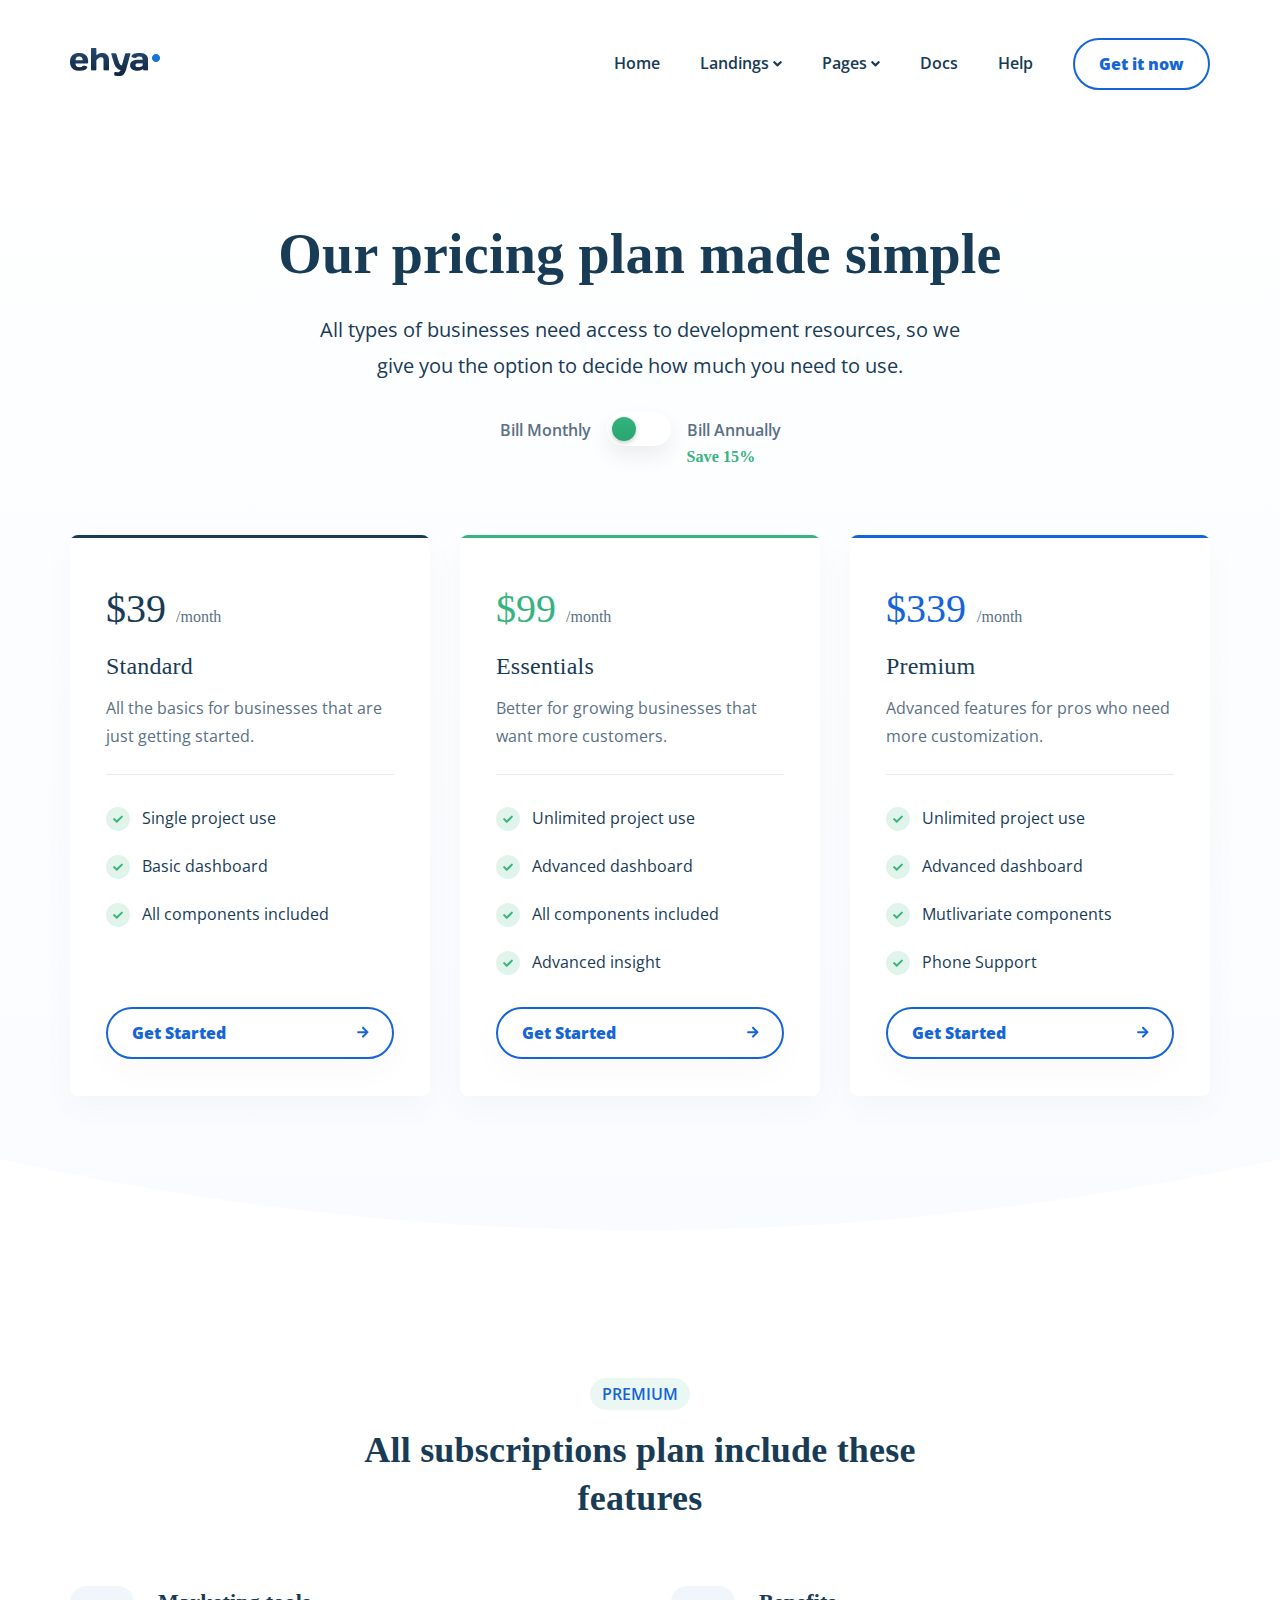
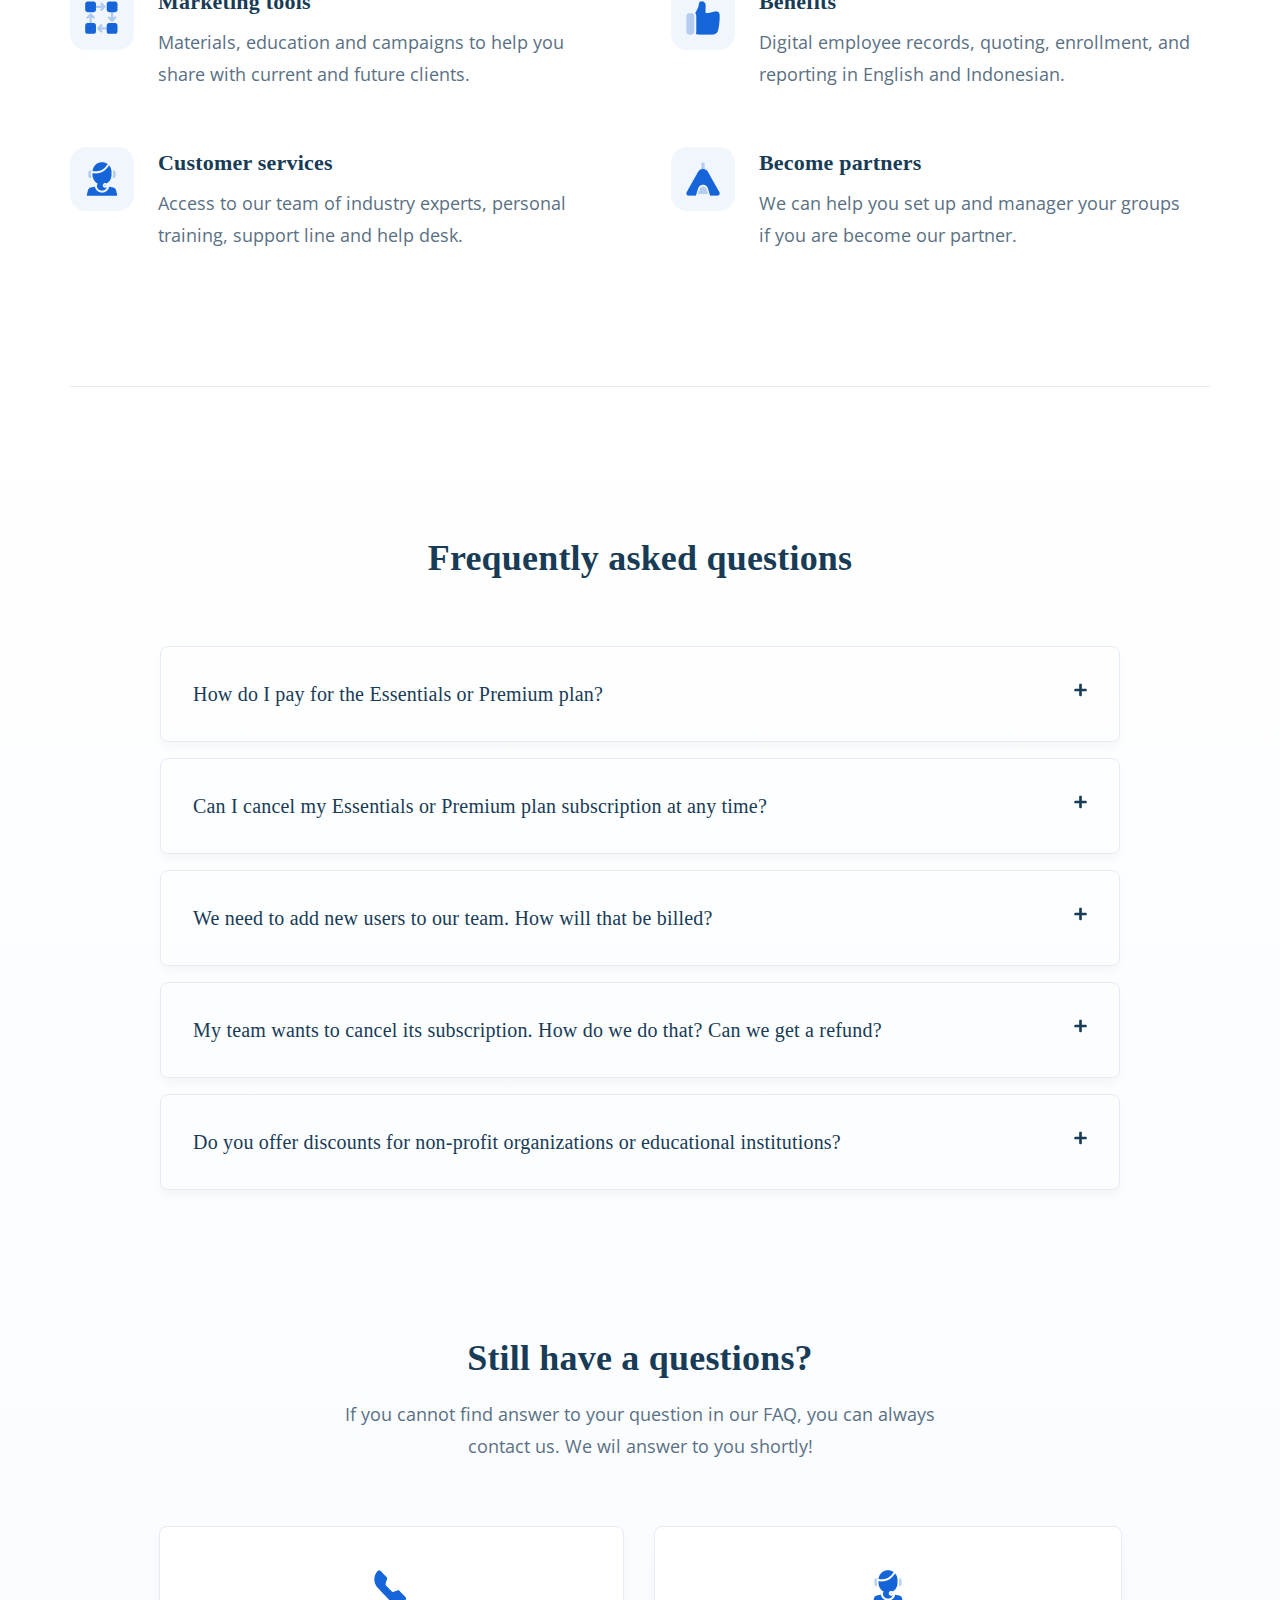
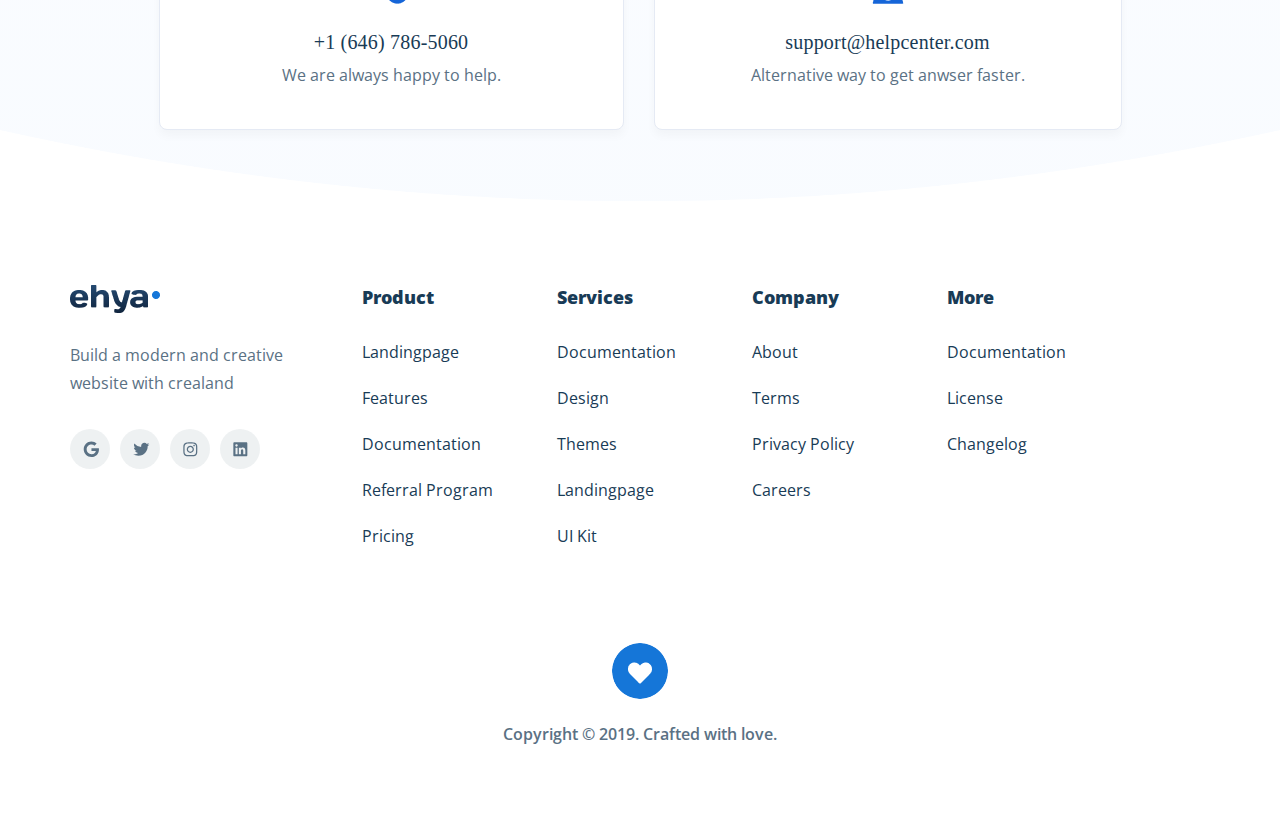
==== commit c2c3951e: "fix: errors in W3C validator" ====
--- a/pricing.html
+++ b/pricing.html
@@ -458,10 +458,10 @@
             <div class="pricing-plan">
                 <div class="pricing-plan__switcher">
                     <span class="pricing-plan__period">Bill Monthly</span>
-                    <button class="pricing-plan__switcher-btn">
+                    <div class="pricing-plan__switcher-btn">
                         <div class="pricing-plan__switcher-circle" id="toogle-circle"></div>
                         <!-- /.pricing-plan__switcher-circle -->
-                    </button>
+                    </div>
                     <!-- /.pricing-plan__switcher-btn -->
                     <span class="pricing-plan__period pricing-plan__period--annually">Bill Annually
                         <span class="pricing-plan__economy">Save 15%</span>
@@ -613,9 +613,9 @@
             <div class="sign-up-modal__content">
                 <h3 class="sign-up-modal__title">Let’s join us</h3>
                 <button class="sign-up-modal__google-sign-up-btn">
-                    <div class="google-sign-up-img">
-                        <img src="images/Bitmap@3x.png" alt="Sign up via Google">
-                    </div>Sign up with Google</button>
+                    <img class="google-sign-up-img" src="images/Bitmap@3x.png" alt="Sign up via Google">
+                    Sign up with Google
+                </button>
                 <h4 class="sign-up-modal__subtitle">Or, sign up with your email</h4>
                 <form action="#" class="sign-up-modal__form">
                     <h6 class="input-title">Your name*</h6>
@@ -693,7 +693,7 @@
             <h2 class="faq__title">Frequently asked questions</h2>
             <div class="faq__accordeon">
                 <div class="faq__item">
-                    <h4 class="faq__question">How do I pay for the Essentials or Premium plan?
+                    <div class="faq__question">How do I pay for the Essentials or Premium plan?
                         <div class="faq__icons">
                             <svg class="icon faq__icon faq__icon--plus">
                                 <use xlink:href="images/sprites.svg#plus-icon"></use>
@@ -703,12 +703,12 @@
                             </svg>
                         </div>
                         <!-- /.faq__icons -->
-                    </h4>
+                    </div>
                     <p class="faq__answer">You can pay with a credit card or via net banking (if you’re in United States). We will renew your subscription automatically at the end of every billing cycle.</p>
                 </div>
                 <!-- /.faq__item -->
                 <div class="faq__item">
-                    <h4 class="faq__question">Can I cancel my Essentials or Premium plan subscription at any time?
+                    <div class="faq__question">Can I cancel my Essentials or Premium plan subscription at any time?
                         <div class="faq__icons">
                             <svg class="icon faq__icon faq__icon--plus">
                                 <use xlink:href="images/sprites.svg#plus-icon"></use>
@@ -718,12 +718,12 @@
                             </svg>
                         </div>
                         <!-- /.faq__icons -->
-                    </h4>
+                    </div>
                     <p class="faq__answer">Lorem ipsum, dolor sit amet consectetur adipisicing elit. Odio exercitationem, quis recusandae ex quae praesentium molestiae blanditiis quia eaque.</p>
                 </div>
                 <!-- /.faq__item -->
                 <div class="faq__item">
-                    <h4 class="faq__question">We need to add new users to our team. How will that be billed?
+                    <div class="faq__question">We need to add new users to our team. How will that be billed?
                         <div class="faq__icons">
                             <svg class="icon faq__icon faq__icon--plus">
                                 <use xlink:href="images/sprites.svg#plus-icon"></use>
@@ -733,12 +733,12 @@
                             </svg>
                         </div>
                         <!-- /.faq__icons -->
-                    </h4>
+                    </div>
                     <p class="faq__answer">Lorem ipsum, dolor sit amet consectetur adipisicing elit. Et eligendi esse voluptatum itaque consectetur quos, quaerat iste ut, nihil debitis porro?</p>
                 </div>
                 <!-- /.faq__item -->
                 <div class="faq__item">
-                    <h4 class="faq__question">My team wants to cancel its subscription. How do we do that? Can we get a refund?
+                    <div class="faq__question">My team wants to cancel its subscription. How do we do that? Can we get a refund?
                         <div class="faq__icons">
                             <svg class="icon faq__icon faq__icon--plus">
                                 <use xlink:href="images/sprites.svg#plus-icon"></use>
@@ -748,12 +748,12 @@
                             </svg>
                         </div>
                         <!-- /.faq__icons -->
-                    </h4>
+                    </div>
                     <p class="faq__answer">Lorem ipsum dolor sit amet consectetur, adipisicing elit. Voluptates mollitia ullam delectus eius nulla fuga repellendus voluptate culpa est iure.</p>
                 </div>
                 <!-- /.faq__item -->
                 <div class="faq__item">
-                    <h4 class="faq__question">Do you offer discounts for non-profit organizations or educational institutions?
+                    <div class="faq__question">Do you offer discounts for non-profit organizations or educational institutions?
                         <div class="faq__icons">
                             <svg class="icon faq__icon faq__icon--plus">
                                 <use xlink:href="images/sprites.svg#plus-icon"></use>
@@ -763,7 +763,7 @@
                             </svg>
                         </div>
                         <!-- /.faq__icons -->
-                    </h4>
+                    </div>
                     <p class="faq__answer">Lorem ipsum dolor sit amet consectetur adipisicing elit. Facere saepe natus hic reprehenderit quisquam? Vitae corrupti nobis molestiae illo quod alias pariatur.</p>
                 </div>
                 <!-- /.faq__item -->
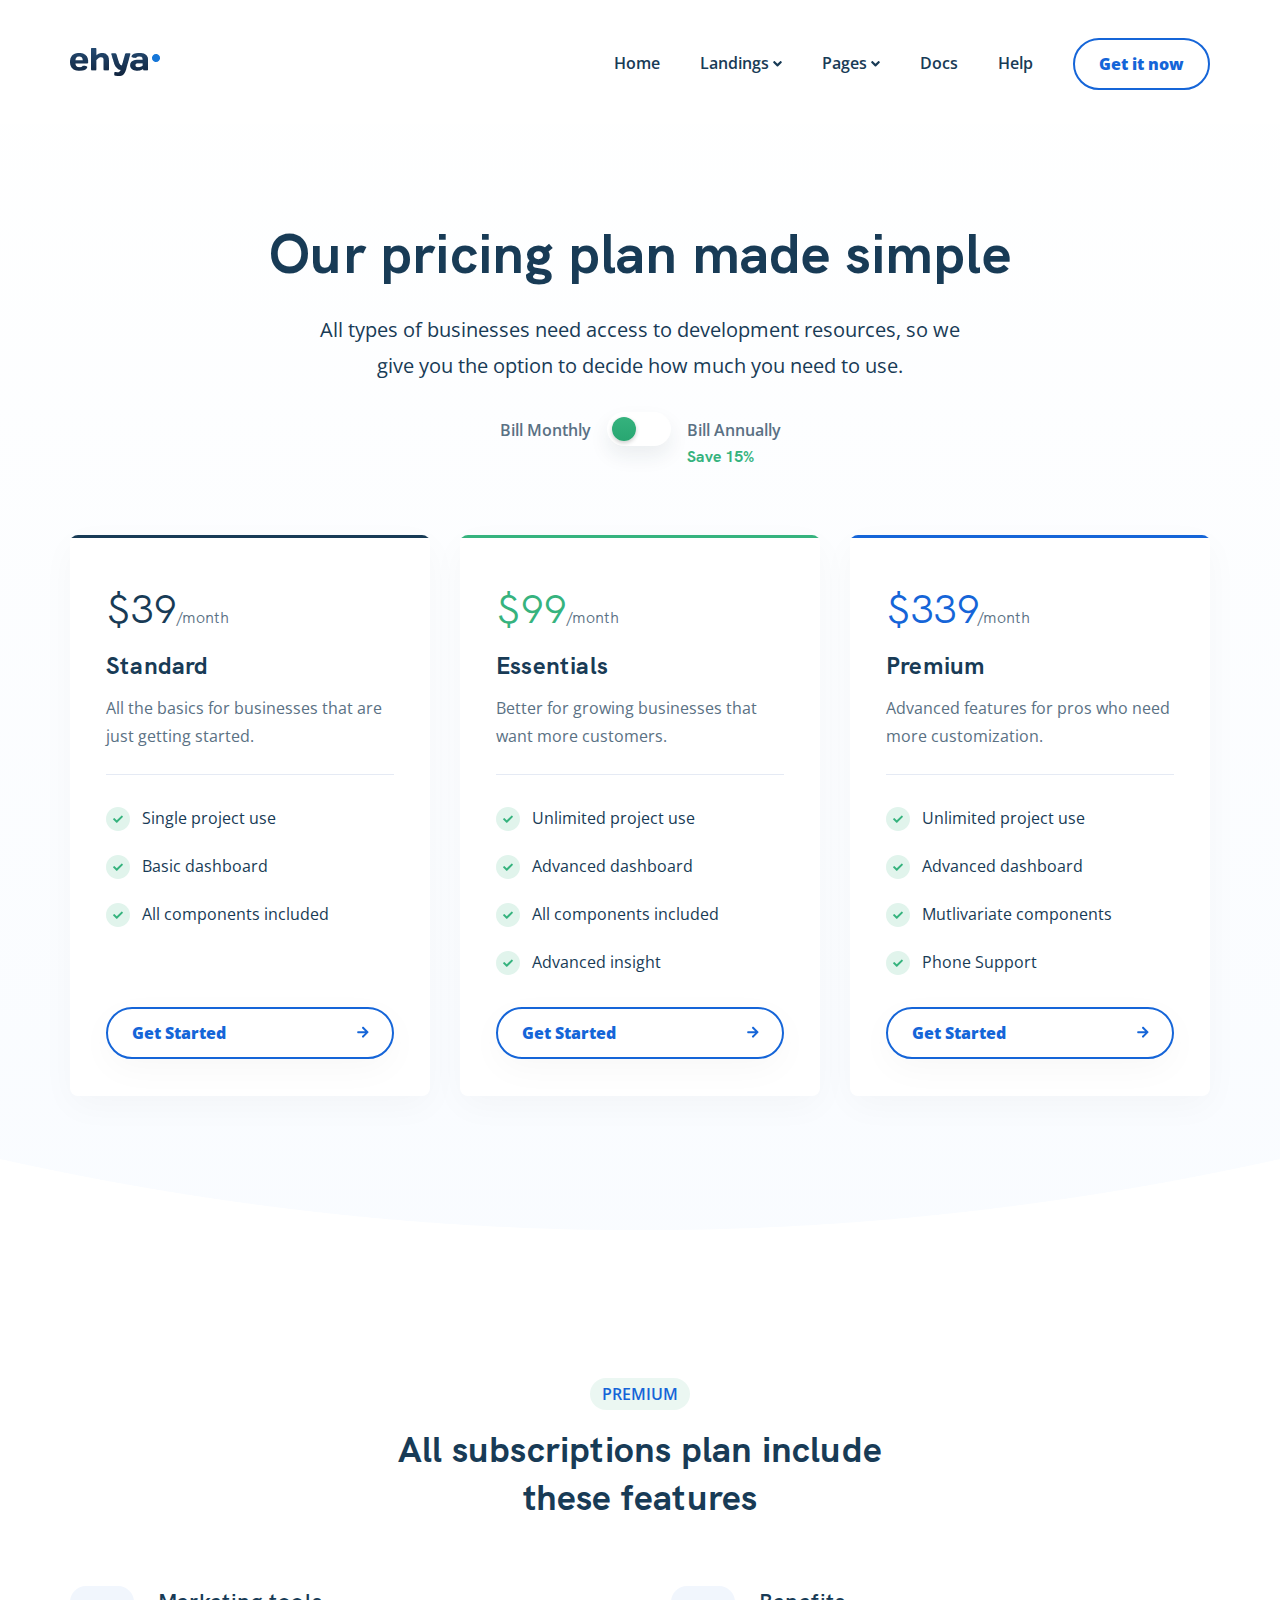
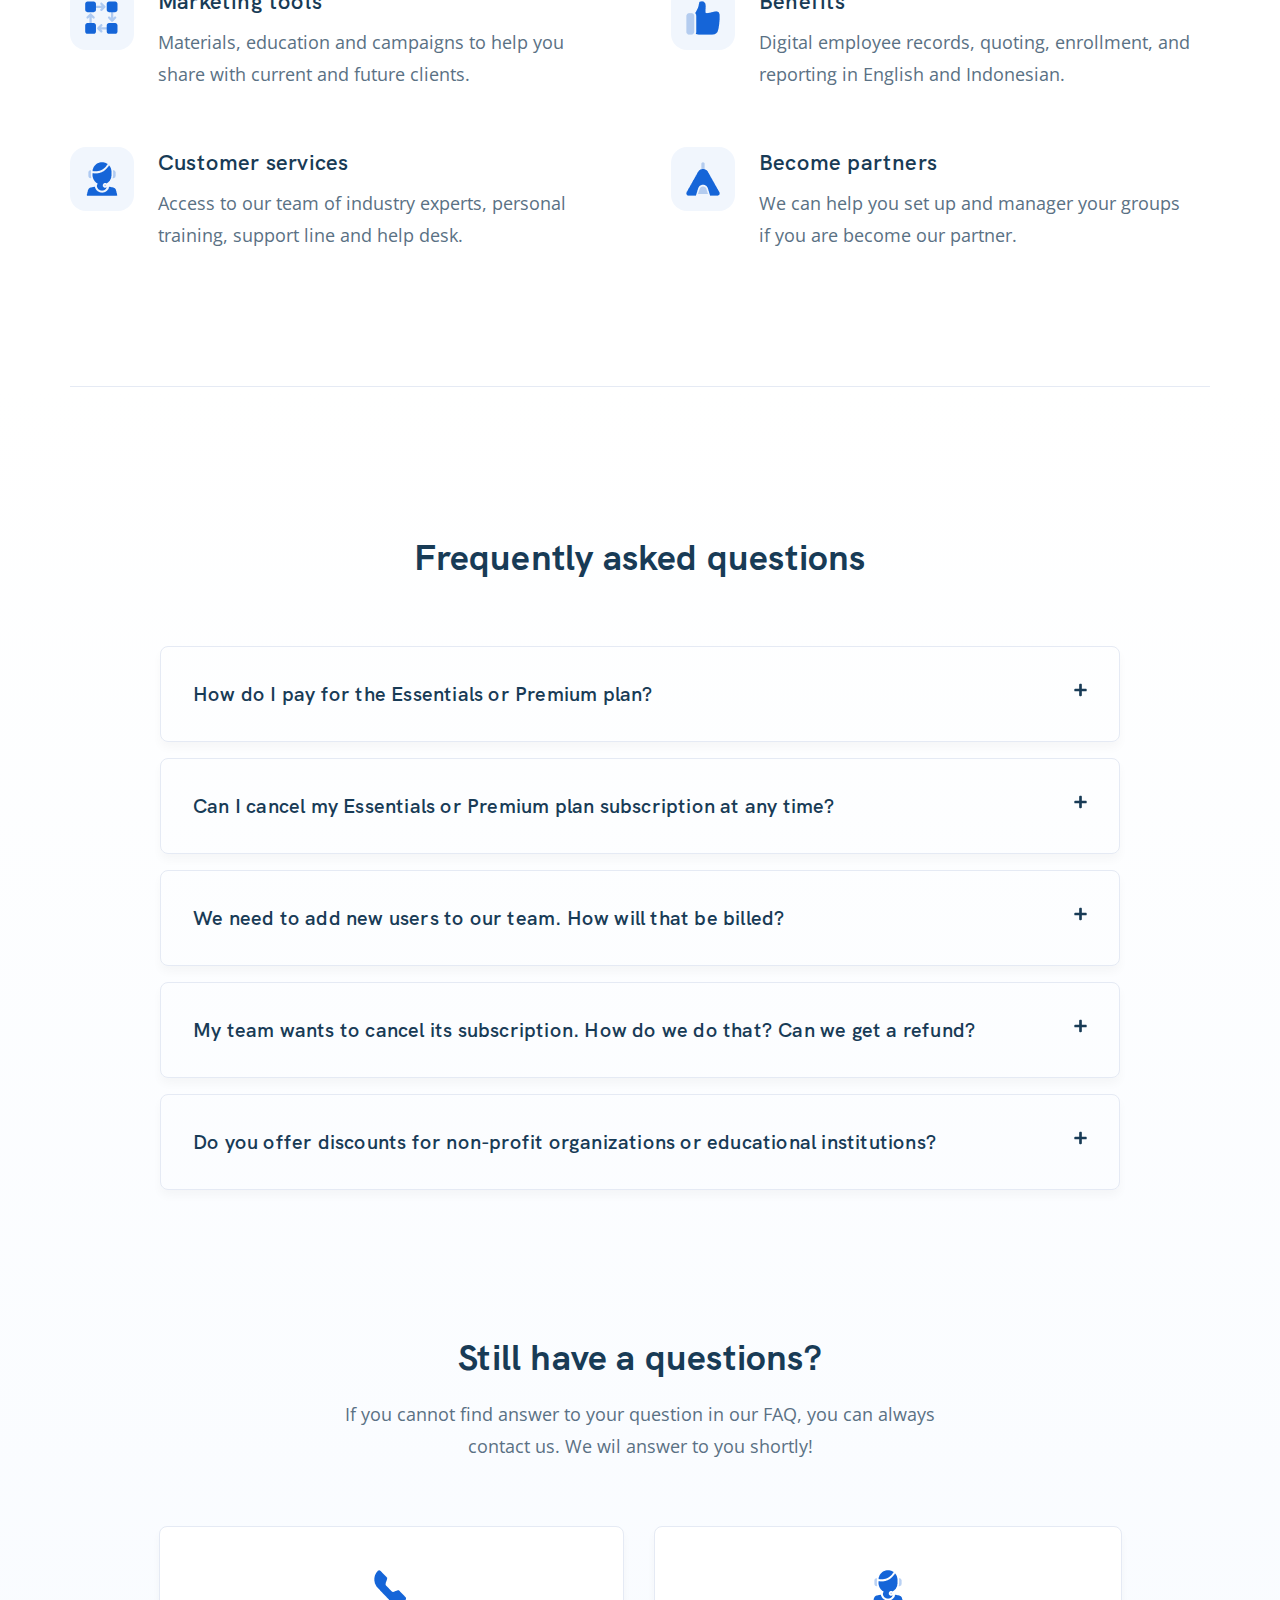
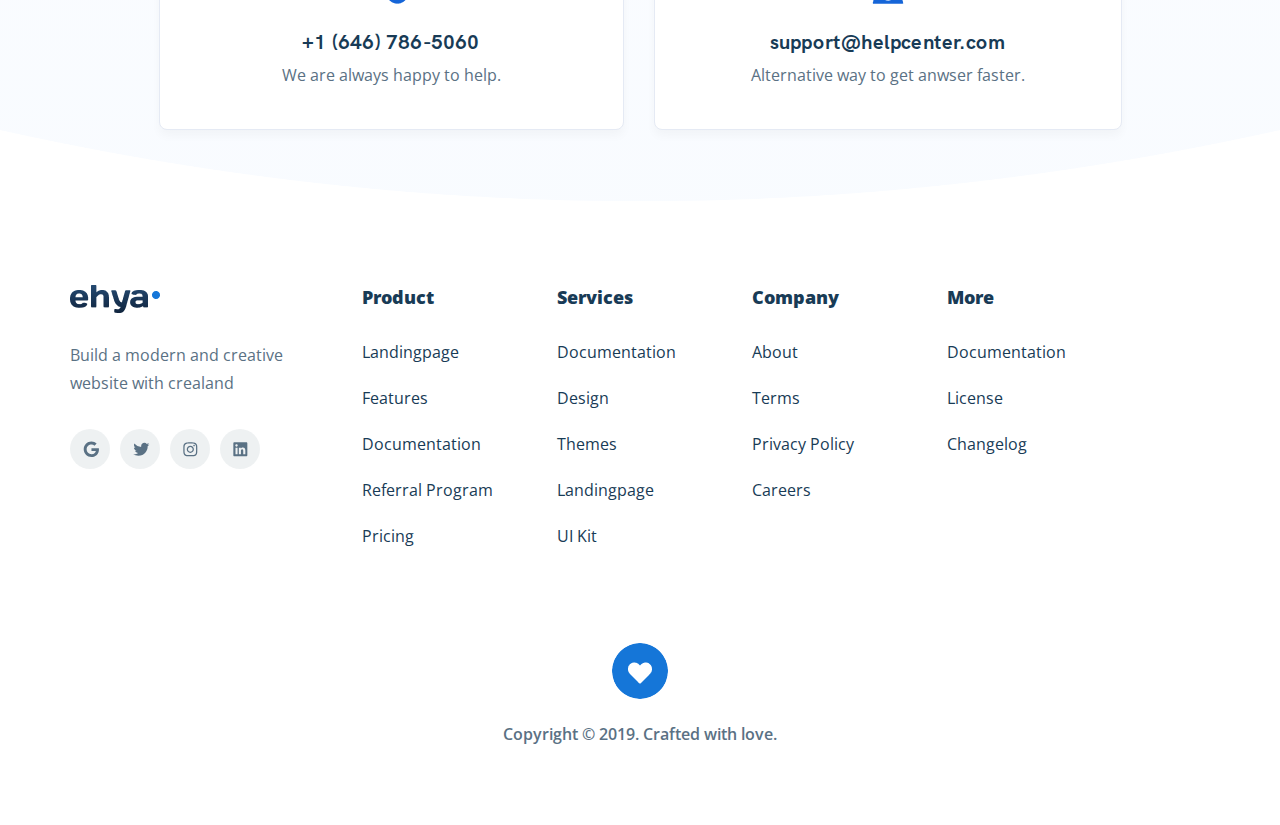
==== commit ec2cdc56: "fix: optimized scripts loading" ====
--- a/pricing.html
+++ b/pricing.html
@@ -9,6 +9,10 @@
     <link href="https://fonts.googleapis.com/css2?family=Open+Sans:ital,wght@0,400;0,600;0,700;1,400&display=swap" rel="stylesheet">
     <link href="//db.onlinewebfonts.com/c/4c84f01ded4f950150fc30c12a58b5b1?family=SF+Mono" rel="stylesheet">
     <link rel="stylesheet" href="css/style.css">
+
+    <script src="js/jquery-3.5.1.min.js" defer></script>
+    <script src="js/swiper-bundle.min.js" defer></script>
+    <script src="js/main.js" defer></script>
 </head>
 <body>
     
@@ -925,9 +929,5 @@
         </div>
         <!-- /.container -->
     </footer>
-
-    <script src="js/jquery-3.5.1.min.js"></script>
-    <script src="js/swiper-bundle.min.js"></script>
-    <script src="js/main.js"></script>
 </body>
 </html>--- a/css/style.css
+++ b/css/style.css
@@ -1 +1 @@
-@import url(//db.onlinewebfonts.com/c/4c84f01ded4f950150fc30c12a58b5b1?family=SF+Mono);@font-face{font-family:'HKGrotesk-900';src:url(../fonts/HKGrotesk-Bold.woff) format("woff"),url(../fonts/HKGrotesk-Bold.woff2) format("woff2");font-weight:900;font-style:normal;font-display:swap}@font-face{font-family:'HKGrotesk-400';src:url(../fonts/HKGrotesk-Regular.woff) format("woff"),url(../fonts/HKGrotesk-Regular.woff2) format("woff2");font-weight:400;font-style:normal;font-display:swap}@font-face{font-family:'HKGrotesk-600';src:url(../fonts/HKGrotesk-SemiBold.woff) format("woff"),url(../fonts/HKGrotesk-SemiBold.woff2) format("woff2");font-weight:600;font-style:normal;font-display:swap}@font-face{font-family:"SF-Mono";src:url("//db.onlinewebfonts.com/t/4c84f01ded4f950150fc30c12a58b5b1.woff2") format("woff2"),url("//db.onlinewebfonts.com/t/4c84f01ded4f950150fc30c12a58b5b1.woff") format("woff");font-weight:400;font-style:normal;font-display:swap}*,*:after,*:before{box-sizing:border-box}body{padding:0;margin:0;background-color:#fff;font-family:'Open Sans', sans-serif}h1,h2,h3,h4,h5,h6{margin:0}a{display:inline-block;color:inherit;text-decoration:none;transition:0.2s all}p{margin:0}button{padding:0;font-family:inherit;border:none;outline:none;background-color:transparent;cursor:pointer;color:inherit;transition:0.2s all}ul,li{margin:0;padding:0;list-style:none}input{outline:none}svg{transition:0.2s all}.container{max-width:1170px;padding:0 15px;margin:0 auto;width:100%}.git-icon{width:18px;height:16px}.arrow-right-icon{width:18px;height:14px}.section-suptitle{margin-bottom:16px;text-align:center;font-style:normal;font-weight:600;font-size:14px;line-height:19px;text-align:center;letter-spacing:2px;text-transform:uppercase;color:#36B37E}.section-title{margin-bottom:16px;text-align:center;font-family:'HKGrotesk-900';font-style:normal;font-size:36px;line-height:48px;letter-spacing:0.2px;color:#183B56}.section-descr{margin:0px auto 64px;max-width:750px;text-align:center;font-style:normal;font-weight:400;font-size:18px;line-height:32px;color:#5A7184}.header{display:flex;align-items:center;padding:38px 0 34px;color:#fff;background-color:#1565D8;position:fixed;top:0;left:0;width:100%;z-index:6;transition:padding 0.3s}.header--pricing{background-color:#fff;color:#183B56}.header-scroll{opacity:0.95;padding:10px 0;transition:padding 0.3s;border-bottom:2px solid #1565D8}.header__wrapper{display:flex;align-items:center;justify-content:space-between}.header__menu{margin-left:auto}.header__button{padding:13px 24px;border:2px solid #fff;border-radius:8px;font-style:normal;font-weight:900;font-size:16px;line-height:22px;text-align:center}.header__button:hover{color:#183B56;background-color:#fff}.header__button--pricing{color:#1565D8;border:2px solid #1565D8;border-radius:2000px}.header__button--pricing:hover{color:#fff;background-color:#1565D8}.menu__list{display:flex;align-items:center;padding:13px 0;font-style:normal;font-weight:600;font-size:16px;line-height:22px}.menu__item{position:relative;margin-right:40px;border-bottom:2px solid transparent;transition:0.2s all}.menu__item::after{content:'';position:absolute;bottom:-3px;right:0;height:2px;background-color:#fff;width:0%;transition:0.3s}.menu__item:hover::after{width:100%;left:0}.menu__item--pricing::after{background-color:#183B56}.menu__link{display:flex;align-items:center}.menu__img{margin-left:4px}.mobile-menu-open-btn{margin-left:auto;width:24px;height:24px;display:flex;flex-direction:column;justify-content:space-around;display:none}.open-btn-item{display:block;width:100%;height:2px;background-color:#fff}.open-btn-item--black{background-color:#183B56}.hero__wrapper{padding-top:124px;position:relative;padding-bottom:80px;max-width:100%;background-color:#1565D8;color:#fff;overflow:hidden}.hero__content{display:flex;flex-direction:column;align-items:center}.hero__title{font-family:'HKGrotesk-900';font-size:56px;line-height:68px;letter-spacing:0.2px;text-align:center;max-width:946px;margin:96px auto 24px}.hero__subtitle{font-style:normal;font-weight:400;font-size:20px;line-height:36px;text-align:center;margin-bottom:40px}.hero__button{display:inline-flex;align-items:center;font-style:normal;font-weight:900;font-size:18px;line-height:25px;text-align:center;padding:15px 30px;border:2px solid #fff;border-radius:2000px}.hero__button:first-child{margin-right:16px}.hero__button:hover{color:#183B56;background-color:#fff}.hero__button:hover svg{fill:#183B56}.hero__button-group{position:relative;z-index:5;display:flex;align-items:center;margin-bottom:16px}.hero__git-button{color:#183B56;background-color:#fff}.hero__git-button svg{fill:#183B56}.hero__git-button:hover{color:#fff;background-color:transparent}.hero__git-button:hover svg{fill:#fff}.hero__descr{font-style:normal;font-weight:600;font-size:16px;line-height:22px;text-align:center;color:rgba(255,255,255,0.6);margin-bottom:105px}.hero__git{margin-right:5px;fill:#fff}.hero__arrow-right{margin-left:14px;fill:#fff}.hero__wave{background-color:transparent;height:120px;overflow:hidden}.hero__wave img{width:100%;margin-top:-120px;position:absolute}.left-patern img{position:absolute;left:-228px;top:304px;width:620px;height:337px}.right-patern img{position:absolute;width:300px;height:285px;right:50px;top:253px;transform:rotateX(-15deg)}.dropdown-menu{position:absolute;top:-20px;left:-15px;display:none;padding-top:53px}.dropdown-menu__wrapper{position:relative;background-color:#fff;min-width:268px;color:#183B56;font-style:normal;font-weight:400;font-size:16px;line-height:22px;padding:32px 32px 12px;box-shadow:0px 16px 48px rgba(0,0,0,0.16);border-radius:12px;z-index:7}.dropdown-menu__item{position:relative;display:flex;align-items:center;justify-content:space-between;padding-bottom:20px;cursor:pointer}.dropdown-menu__item:last-child{margin-bottom:0}.dropdown-menu__item:hover{color:#1565D8;font-weight:600}.dropdown-menu__item--hovered{color:#1565D8;font-weight:600}.dropdown-menu__item:hover svg{fill:#1565D8}.arrow-dropdown-menu-icon{margin-left:15px;fill:#183B56;width:7px;height:16px;z-index:7}.dropdown-submenu{position:absolute;top:-10px;left:95%;display:none;cursor:pointer;padding-left:20px}.dropdown-submenu__wrapper{min-width:240px;padding:32px;background-color:#fff;box-shadow:0px 16px 48px rgba(0,0,0,0.16);border-radius:12px;color:#183B56}.dropdown-submenu__list{text-align:left}.dropdown-submenu__item{font-style:normal;font-weight:400;font-size:16px;line-height:22px;margin-bottom:12px}.dropdown-submenu__item:last-child{margin-bottom:0}.dropdown-submenu__item:hover{color:#1565D8;font-weight:600}.mobile-menu{visibility:hidden;opacity:0;transform:scale(0);transition:transform 0.5s}.mobile-menu--active{position:fixed;top:0;left:0;width:100%;height:100%;visibility:visible;opacity:1;transform:scale(1);transform-origin:right top;transition:transform 0.5s;z-index:7}.mobile-menu__overlay{position:fixed;top:0;left:0;width:100%;height:100%;background-color:rgba(0,0,0,0.4)}.mobile-menu__inner{position:fixed;top:20px;right:6%;z-index:7;background-color:#fff;border-radius:12px;box-shadow:0px 16px 48px rgba(0,0,0,0.16);min-width:304px;color:#183B56;font-style:normal;font-weight:400;font-size:16px;line-height:22px;overflow:hidden}.mobile-menu__wrapper{position:relative;max-height:90vh;overflow-y:scroll;padding:36px 24px 26px}.mobile-menu__list{width:100%}.mobile-menu__submenu-list{width:100%;margin-top:20px;padding-left:12px;display:none}.mobile-menu__submenu-item+.mobile-menu__submenu-item{margin-top:16px}.mobile-menu__submenu-link{width:100%;display:inline-flex;align-items:center;justify-content:space-between}.mobile-menu__submenu-link--active{color:#1565D8}.mobile-menu__submenu-link--active>svg{fill:#1565D8;transform:rotate(90deg)}.mobile-menu__subsubmenu-list{width:100%;margin:16px 0px;padding-left:12px;display:none}.mobile-menu__subsubmenu-item+.mobile-menu__subsubmenu-item{margin-top:12px}.mobile-menu__link{width:100%;display:inline-flex;align-items:center;justify-content:space-between}.mobile-menu__link--active{color:#1565D8}.mobile-menu__link--active>svg{fill:#1565D8;transform:rotate(90deg)}.mobile-menu__item+.mobile-menu__item{margin-top:20px}.mobile-menu__icon{width:7px;height:16px;fill:#183B56}.mobile-menu__button{width:100%;margin-top:20px;padding:9px 86px;font-style:normal;font-weight:900;font-size:16px;line-height:22px;color:#1565D8;border:2px solid #1565D8;box-sizing:border-box;border-radius:8px}.mobile-menu__close-btn{position:absolute;top:16px;right:20px}.sign-up-modal{position:fixed;top:0;left:0;width:100%;height:100%;display:flex;align-items:center;justify-content:center;visibility:hidden;opacity:0;transition:0.5s all;z-index:10}.sign-up-modal--active{visibility:visible;opacity:1}.sign-up-modal__inner{position:relative;padding:48px 64px 46px;background-color:#fff;max-width:488px;border-radius:12px;transform:scale(0);color:#fff;z-index:16;transition:all 0.5s}.sign-up-modal--active .sign-up-modal__inner{transform:scale(1)}.sign-up-modal__content{max-height:80vh;overflow-y:scroll;scrollbar-width:none}.sign-up-modal__content::-webkit-scrollbar{display:none}.sign-up-modal__close-btn{position:absolute;right:24px;top:24px;cursor:pointer}.sign-up-modal__title{font-family:'HKGrotesk-600';font-style:normal;font-size:36px;line-height:48px;text-align:center;letter-spacing:0.2px;color:#183B56;margin-bottom:35px}.sign-up-modal__google-sign-up-btn{display:flex;align-items:center;justify-content:space-between;background-color:#1565D8;width:100%;padding:5px 74px 5px 6px;border:2px solid #1565D8;border-radius:8px;font-style:normal;font-weight:900;font-size:16px;line-height:22px;margin-bottom:32px}.sign-up-modal__google-sign-up-btn:hover{background-color:#fff;color:#1565D8}.sign-up-modal__subtitle{position:relative;font-style:normal;font-weight:600;font-size:16px;line-height:22px;text-align:center;color:#183B56;margin-bottom:32px}.sign-up-modal__subtitle::before{content:'';height:2px;width:64px;background-color:#E5EAF4;position:absolute;left:0;top:50%}.sign-up-modal__subtitle::after{content:'';height:2px;width:64px;background-color:#E5EAF4;position:absolute;right:0;top:50%}.sign-up-modal__input{width:100%;height:56px;padding:17px 20px;border:1px solid #C3CAD9;border-radius:8px;margin-bottom:24px;font-style:normal;font-weight:600;font-size:16px;line-height:22px;color:#183B56;transition:0.2s all}.sign-up-modal__input:focus{box-shadow:0 0 15px #1565D8}.sign-up-modal__input::placeholder{font-style:normal;font-weight:600;font-size:16px;line-height:22px;color:#959EAD}.sign-up-modal__checkbox{position:relative;font-style:normal;font-weight:600;font-size:14px;line-height:20px;color:#5A7184;cursor:pointer}.sign-up-modal__checkbox::before{content:'';position:absolute;width:16px;height:16px;top:0;left:0;border:1px solid #E5EAF4;box-shadow:inset 0px 1px 3px rgba(0,0,0,0.16);border-radius:4px;margin-right:10px;margin-left:-26px;transition:0.1s all}.sign-up-modal__checkbox:hover{color:#1565D8}.sign-up-modal__checkbox-input{opacity:0;z-index:-1}.sign-up-modal__checkbox-input:checked+label::before{border:1px solid #1565D8;background-color:#1565D8;background-image:url(../images/menu-arrow-down.svg);background-repeat:no-repeat;background-position:50% 45%}.sign-up-modal__checkbox-input:focus+label::before{box-shadow:0 0 15px #1565D8}.sign-up-modal__sign-up-btn{width:100%;background-color:#1565D8;padding:15px;cursor:pointer;font-style:normal;font-weight:900;font-size:18px;line-height:25px;text-align:center;border:2px solid #1565D8;border-radius:8px;margin-top:34px;margin-bottom:24px}.sign-up-modal__sign-up-btn:hover{color:#1565D8;background-color:#fff}.sign-up-modal__sign-up-btn:focus{box-shadow:0 0 15px #1565D8}.sign-up-modal__info{font-style:normal;font-weight:600;font-size:14px;line-height:20px;color:#5A7184;padding-bottom:2px}.sign-up-modal__info-link{margin-left:8px;font-style:normal;font-weight:900;font-size:14px;line-height:20px;color:#1565D8;border-bottom:2 solid #fff;transition:0s}.sign-up-modal__info-link:hover{border-bottom:2px solid #1565D8}.input-title{font-style:normal;font-weight:600;font-size:16px;line-height:22px;color:#5A7184;margin-bottom:12px}.google-sign-up-img{background-color:#fff;padding:9px;border:1px solid #1565D8;max-height:42px;box-shadow:0px 6px 15px rgba(0,0,0,0.1);border-radius:4px}.google-sign-up-img img{width:24px;height:24px}.modal-overlay{position:absolute;visibility:hidden;opacity:0;top:0;left:0;width:100%;height:100%;z-index:15;background-color:rgba(0,0,0,0.8);transition:0.5s all}.modal-overlay--active{visibility:visible;opacity:1}.features-cards{padding-bottom:71px}.features-cards__inner{position:relative;display:grid;grid-template-columns:repeat(2, 1fr);grid-gap:16px;margin-top:-210px}.features-cards__item{display:flex;align-items:flex-start;padding:32px;background:#fff;border:1px solid #E5EAF4;box-shadow:0px 15px 35px rgba(0,0,0,0.05);border-radius:16px}.features-cards__icon{width:40px;height:40px;margin-right:24px}.features-cards__title{font-family:'HKGrotesk-900';font-style:normal;font-size:22px;line-height:33px;letter-spacing:0.2px;color:#183B56;margin-bottom:4px}.features-cards__text{max-width:338px;font-style:normal;font-weight:400;font-size:18px;line-height:32px;color:#5A7184}.features-cards__explore-all{margin:23px auto 0px;text-align:center;border-bottom:2px solid transparent;color:#1565D8}.features-cards__link{position:relative;padding-bottom:2px;font-style:normal;font-weight:900;font-size:18px;line-height:25px}.features-cards__link::after{content:'';position:absolute;bottom:0;left:0;width:100%;height:2px;transform:scaleX(0);background-color:#1565D8;transition:0.3s all}.features-cards__link:hover::after{transform:scaleX(1)}.features-cards__arrow-right{fill:#1565D8;margin-left:15px;width:13px;height:16px;vertical-align:middle}.quickstart{padding:71px 0 96px}.quickstart__inner{max-width:750px;margin:0 auto;display:flex;flex-direction:column;align-items:center}.quickstart__monitor{margin-bottom:24px;padding:32px;background-color:#0F1F2B;border-radius:16px}.quickstart__button-panel{margin-bottom:36px}.quickstart__button{background-color:rgba(255,255,255,0.06);border-radius:6px;padding:7px 16px 8px;font-style:normal;font-weight:600;font-size:18px;line-height:25px;color:#5A7184}.quickstart__button--active{background-color:#fff !important;color:#183B56 !important}.quickstart__button:hover{background-color:#36B37E;color:#fff}.quickstart__button+button{margin-left:9px}.quickstart__code-sample{font-family:"SF-Mono", monospace;font-size:16px;line-height:20px;color:#fff;display:none}.quickstart__code-sample--active{display:block}.quickstart__explanation-item{display:none}.quickstart__explanation-item--active{display:flex}.quickstart__icon{width:24px;height:24px;margin-right:12px}.quickstart__text{display:flex;align-items:center;font-style:normal;font-weight:400;font-size:16px;line-height:22px;color:#183B56}.quickstart__bold-span{font-weight:600}.quickstart__requiares{margin-right:31px}.grey-text{color:#5A7184}.cian-text{color:#00B8D9}.powerfull{margin-top:-71px;padding-bottom:72px;background-color:#F8FBFF}.powerfull__wave{height:263px;margin-bottom:-16px}.powerfull__wave img{max-width:100%;height:100%}.powerfull__line{width:100%;height:3px;background-color:#1565D8}.powerfull__results{background-color:#fff;mix-blend-mode:normal;box-shadow:0px 10px 35px rgba(0,0,0,0.03);border-radius:8px 8px 16px 16px;overflow:hidden}.powerfull__results-wrapper{display:flex;align-items:flex-start}.powerfull__card{padding:48px 0 45px;flex-basis:25%;display:flex;flex-direction:column;align-items:center}.powerfull__card+.powerfull__card{border-left:1px solid rgba(229,234,244,0.5)}.powerfull__icon{width:48px;height:48px;margin-bottom:32px}.powerfull__count{font-family:'HKGrotesk-900';font-style:normal;font-weight:bold;font-size:36px;line-height:48px;text-align:center;letter-spacing:0.2px;color:#183B56;margin-bottom:2px}.powerfull__text{font-style:normal;font-weight:400;font-size:18px;line-height:32px;text-align:center;color:#5A7184}.features{padding:72px 0 86px;background-color:#F8FBFF}.features__inner{display:grid;grid-template-columns:repeat(3, 1fr);grid-gap:30px}.features__card{display:flex;flex-direction:column;align-items:flex-start;min-height:370px;padding:48px 32px 37px;background-color:#fff;border:1px solid #E5EAF4;box-shadow:0px 10px 20px rgba(0,0,0,0.02);border-radius:16px}.features__card-icon{width:40px;height:40px;margin-bottom:25px}.features__card-title{font-family:'HKGrotesk-600';font-style:normal;font-weight:600;font-size:22px;line-height:32px;letter-spacing:0.2px;color:#183B56;margin-bottom:8px}.features__card-text{font-style:normal;font-weight:400;font-size:18px;line-height:32px;max-width:296px;color:#5A7184;margin-bottom:23px}.features__card-link{position:relative;display:inline-flex;align-items:center;margin-top:auto;font-style:normal;font-weight:900;font-size:18px;line-height:25px;color:#1565D8;padding-bottom:2px}.features__card-link::after{content:'';position:absolute;bottom:0;left:0;width:100%;height:2px;transform:scaleX(0);background-color:#1565D8;transition:0.3s all}.features__card-link:hover::after{transform:scaleX(1)}.features__card-arrow-right{fill:#1565D8;margin-left:7px;width:13px;height:16px}.sponsors{padding:55px 0 63px;background-color:#f8fbff;position:relative}.sponsors__inner{display:flex;justify-content:space-between;align-items:center;max-width:898px;margin:0 auto;padding:33px 0}.sponsors__left-side{max-width:263px}.sponsors__title{font-family:'HKGrotesk-900';font-style:normal;font-size:36px;line-height:48px;letter-spacing:0.2px;color:#183B56;margin-bottom:44px}.sponsors__btn{padding:13px 24px;font-style:normal;font-weight:900;font-size:16px;line-height:22px;color:#1565D8;border:2px solid #1565D8;border-radius:2000px}.sponsors__btn:hover{background-color:#1565D8;color:#fff}.sponsors__right-side{display:flex;justify-content:space-between;flex-wrap:wrap;max-width:494px}.sponsors__item{display:flex;align-items:center;justify-content:center;background:#fff;box-shadow:0px 10px 25px rgba(0,0,0,0.05);border-radius:50%}.sponsors__item--big{width:140px;height:140px}.sponsors__item--small{width:120px;height:120px}.sponsors__item--airbnb{margin-right:47px}.sponsors__item--google{margin-top:48px;margin-right:47px;margin-bottom:28px}.sponsors__item--spotify{margin-top:24px;margin-bottom:28px}.sponsors__item--fitbit{margin-left:94px;margin-top:24px}.sponsors__item--mapbox{margin-bottom:4px;margin-right:93px}.sponsors__wave{transform:rotate(180deg);margin-top:-10px}.sponsors__wave img{width:100%}.questions{padding:286px 0 160px;background-color:#0D2436;margin-top:-107px}.questions__inner{display:flex;justify-content:space-between;align-items:flex-start;margin-bottom:136px}.questions__advantages{max-width:457px}.questions__suptitle,.questions__title,.questions__descr{text-align:left}.questions__title{color:#fff}.questions__descr{margin-bottom:32px}.questions__pins{max-width:457px}.questions-pins{display:block}.questions-pins--mobile{display:none}.questions-pins__item{display:flex;align-items:flex-start}.questions-pins__item+.questions-pins__item{margin-top:23px}.questions-pins__icon{width:24px;height:24px;margin-right:16px}.questions-pins__title{font-style:normal;font-weight:900;font-size:16px;line-height:22px;color:#959EAD;margin-bottom:8px}.questions-pins__text{font-style:normal;font-weight:400;font-size:16px;line-height:28px;color:#5A7184}.questions__accordeon{margin-top:11px;width:520px;background-color:#fff;box-shadow:0px 10px 35px rgba(0,0,0,0.03);border-radius:8px 8px 16px 16px;overflow:hidden}.questions__slider{max-width:775px;margin:0 auto;overflow:hidden}.questions-slider__image{margin:0 auto;margin-bottom:18px;width:46px;height:40px}.questions-slider__image img{width:100%;height:100%}.questions-slider__slide{display:flex;flex-direction:column;align-items:center}.questions-slider__text{font-family:'HKGrotesk-400';font-size:40px;line-height:60px;text-align:center;letter-spacing:0.2px;color:#B3BAC5;margin-bottom:47px}.questions-slider__author{display:flex;align-items:center}.questions-slider__photo{display:flex;align-items:center;justify-content:center;width:40px;height:40px;border-radius:50%;overflow:hidden;margin-right:16px}.questions-slider__photo img{width:100%;height:100%}.questions-slider__name{font-style:normal;font-weight:600;font-size:16px;line-height:22px;color:#fff;margin-bottom:4px}.questions-slider__job{font-style:italic;font-weight:normal;font-size:14px;line-height:19px;color:#5A7184}.accordeon__line{width:100%;height:3px;background-color:#36B37E}.accordeon__wrapper{padding:0 32px}.accordeon__item{padding:26px 0 28px;transition:all 0.5s}.accordeon__item--active{padding-bottom:0}.accordeon__item--active .accordeon__question{color:#1565D8}.accordeon__item+.accordeon__item{border-top:1px solid rgba(229,234,244,0.7)}.accordeon__question{display:flex;align-items:center;justify-content:space-between;font-style:normal;font-weight:600;font-size:18px;line-height:25px;color:#183B56;cursor:pointer}.accordeon__question:hover{color:#1565D8}.accordeon__icons{display:flex;align-items:center;justify-content:center;width:11px;height:14px}.accordeon__icons--active .accordeon__icon--plus{display:none}.accordeon__icons--active .accordeon__icon--minus{display:block}.accordeon__icon--minus{display:none}.accordeon__answer{margin:12px 0 19px;font-style:normal;font-weight:400;font-size:16px;line-height:28px;color:#5A7184;display:none}.sign-up{position:relative;padding:120px 0 122px;background-color:#1565D8;overflow:hidden}.sign-up__wrapper{display:flex;align-items:center;justify-content:space-between}.sign-up__title{max-width:458px;font-family:'HKGrotesk-900';font-weight:900;font-size:36px;line-height:48px;color:#fff}.sign-up__button{border-radius:2000px;font-style:normal;font-weight:900;font-size:18px;line-height:25px;color:#fff;border:2px solid #fff;border-radius:2000px}.sign-up__button:hover{color:#183B56;background-color:#fff}.sign-up__button:hover svg{fill:#183B56}.sign-up__button-group{position:relative;z-index:2}.sign-up__button svg{fill:#fff}.sign-up__git-button{margin-right:16px;padding:16px 26px 15px 38px;color:#183B56;background-color:#fff}.sign-up__git-button svg{fill:#183B56}.sign-up__git-button:hover{color:#fff;background-color:transparent}.sign-up__git-button:hover svg{fill:#fff}.sign-up__get-button{padding:16px 31px 15px 29px}.sign-up__left-patern{position:absolute;top:12px;left:-226px;width:620px;height:377px}.sign-up__right-patern{position:absolute;top:8px;right:-30px;width:300px;height:285px}.footer{background-color:#fff;padding:128px 0 80px}.footer__wrapper{display:flex;align-items:flex-start;margin-bottom:96px}.footer__info{display:flex;flex-direction:column;max-width:263px;margin-right:29px}.footer__logo{width:90px;height:28px;margin-bottom:28px}.footer__logo-link{height:100%}.footer__text{font-style:normal;font-weight:400;font-size:16px;line-height:28px;color:#5A7184;margin-bottom:32px}.footer__socials-link{height:40px;width:40px;border-radius:50%;overflow:hidden;background-color:rgba(90,113,132,0.1);transition:0.2s all}.footer__socials-link:hover{background-color:#1565D8}.footer__socials-link+a{margin-left:6px}.footer__socials-icon{width:100%;height:100%;object-fit:cover;fill:#5A7184;transition:0.2s all}.footer__socials-icon:hover{fill:#fff}.footer__menu{display:flex;align-items:flex-start;color:#183B56}.footer__menu-item+.footer__menu-item{margin-left:30px}.footer__list{min-width:165px}.footer__list-title{font-style:normal;font-weight:900;font-size:18px;line-height:25px;margin-bottom:31px}.footer__item{font-style:normal;font-weight:400;font-size:16px;line-height:22px}.footer__item:hover{color:#1565D8;font-weight:600}.footer__item+li{margin-top:24px}.footer__copyright{text-align:center}.footer__copyright-text{font-style:normal;font-weight:600;font-size:16px;line-height:22px;color:#5A7184}.footer__like{margin:0 auto;width:56px;height:56px;border-radius:50%;object-fit:cover;overflow:hidden;margin-bottom:24px}.pricing-hero{padding:124px 0;background:linear-gradient(180deg, rgba(250,251,251,0.0001) 0%, #F8FBFF 100%);text-align:center;color:#183B56}.pricing-hero__title{margin:96px 0 24px;font-family:'HKGrotesk-900';font-size:56px;line-height:68px;letter-spacing:0.2px}.pricing-hero__text{font-style:normal;font-weight:400;font-size:20px;line-height:36px;margin:0 auto 28px;max-width:680px}.pricing-menu__item:hover{border-bottom:2px solid #183B56}.pricing-menu__button{color:#1565D8;border:2px solid #1565D8;border-radius:2000px}.pricing-menu__button:hover{color:#fff;background-color:#1565D8}.pricing-plan{display:flex;flex-direction:column;align-items:center}.pricing-plan__switcher{display:flex;align-items:flex-start;margin-bottom:64px}.pricing-plan__switcher-btn{margin:0 16px;padding:5px;width:64px;background-color:#fff;box-shadow:0px 10px 20px rgba(20,45,65,0.08);border-radius:18px;cursor:pointer}.pricing-plan__switcher-circle{width:24px;height:24px;border-radius:50%;background:linear-gradient(180deg, #35B27D 0%, #28A671 100%);box-shadow:0px 2px 4px rgba(0,0,0,0.2);transition:all 0.3s ease-in-out}.pricing-plan__switcher-circle--annually{transform:translateX(30px)}.pricing-plan__period{margin-top:7px;font-style:normal;font-weight:600;font-size:16px;line-height:22px;color:#5A7184}.pricing-plan__period--annually{display:inline-flex;flex-direction:column;align-items:flex-start}.pricing-plan__economy{font-family:'HKGrotesk-900';font-style:normal;font-weight:bold;font-size:16px;line-height:28px;letter-spacing:0.1px;color:#36B37E;margin-top:2px}.pricing-plan__content{display:flex;flex-direction:column;align-items:flex-start}.pricing-plan__list{display:grid;grid-template-columns:repeat(3, 1fr);grid-gap:30px;margin-bottom:63px}.pricing-plan__item{overflow:hidden;min-width:320px;min-height:561px;background:#fff;box-shadow:0px 10px 35px rgba(0,0,0,0.03);border-radius:8px}.pricing-plan__item-wrapper{height:100%;display:flex;flex-direction:column;align-items:flex-start;padding:48px 36px 40px}.pricing-footer{padding-top:0;background-color:#fff;margin-top:-6px}.plan-card__line{width:100%;height:3px}.plan-card__line--standart{background-color:#183B56}.plan-card__line--essentials{background-color:#36B37E}.plan-card__line--premium{background-color:#1565D8}.plan-card__price{position:relative;display:inline-block;font-family:'HKGrotesk-400';font-size:40px;line-height:46px;margin-bottom:18px}.plan-card__price-value{position:absolute;transition:all 0.3s}.plan-card__price-value--hidden{visibility:hidden;opacity:0}.plan-card__price--standart{color:#183B56}.plan-card__price--essentials{color:#36B37E}.plan-card__price--premium{color:#1565D8}.plan-card__name{font-family:'HKGrotesk-900';font-size:24px;line-height:32px;letter-spacing:0.2px;color:#183B56;margin-bottom:12px}.plan-card__descr{text-align:left;font-style:normal;font-weight:400;font-size:16px;line-height:28px;color:#5A7184;margin-bottom:24px}.plan-card__advantages{width:100%;border-top:1px solid #E5EAF4;padding-top:32px;margin-bottom:24px}.plan-card__advantages-item{display:flex;align-items:flex-start;text-align:left;font-style:normal;font-weight:400;font-size:16px;line-height:22px;color:#183B56}.plan-card__advantages-item+p{margin-top:24px}.plan-card__advantages-img{margin-right:12px;width:24px;height:24px}.plan-card__button{display:flex;align-items:center;justify-content:space-between;margin-top:auto;width:100%;padding:13px 22px 13px 24px;box-shadow:0px 10px 35px rgba(0,0,0,0.03);border:2px solid #1565D8;border-radius:2000px;color:#1565D8;font-style:normal;font-weight:900;font-size:16px;line-height:22px}.plan-card__button:hover{background-color:#1565D8;color:#fff}.plan-card__button:hover svg{fill:#fff}.plan-card__arrow-right{width:13px;height:16px;fill:#1565D8}.price-small{font-style:normal;font-weight:400;font-size:16px;line-height:22px;color:#5A7184;padding-left:70px}.price-small--big-padding{padding-left:91px}.included{padding-top:64px;text-align:center;margin-top:-130px;background-color:#fff}.included__wave{width:100%;height:100%}.included__suptitle{display:inline-block;padding:5px 12px;font-style:normal;font-weight:600;font-size:16px;line-height:22px;text-transform:uppercase;text-align:center;background:rgba(54,179,126,0.1);border-radius:2000px;color:#1565D8;margin-bottom:16px}.included__title{max-width:555px;margin:0 auto 64px;font-family:'HKGrotesk-900';font-size:36px;line-height:48px;letter-spacing:0.2px;color:#183B56}.included__list{display:grid;grid-template-columns:repeat(2, 1fr);grid-template-rows:repeat(2, 1fr);column-gap:62px;row-gap:57px;padding-bottom:135px;border-bottom:1px solid #E5EAF4}.included__item{max-width:523px;display:flex;align-items:flex-start}.included__image{width:64px;height:64px;margin-right:24px;padding:12px;border-radius:16px;background-color:rgba(21,101,216,0.06)}.included__icon{width:40px;height:40px}.included__descr{max-width:435px;display:flex;flex-direction:column;align-items:flex-start}.included__descr-title{margin-bottom:8px;font-family:'HKGrotesk-600';font-size:22px;line-height:32px;letter-spacing:0.2px;color:#183B56}.included__descr-text{text-align:left;font-style:normal;font-weight:400;font-size:18px;line-height:32px;color:#5A7184}.faq{background:linear-gradient(180deg, rgba(250,251,251,0.0001) 0%, #F8FBFF 100%);padding-top:147px;text-align:center}.faq__title{font-family:'HKGrotesk-900';font-size:36px;line-height:48px;letter-spacing:0.2px;color:#183B56;margin-bottom:64px}.faq__accordeon{max-width:960px;margin:0 auto 144px}.faq__icons{margin-bottom:auto}.faq__icon{width:13px;height:16px;fill:#183B56}.faq__icon--minus{display:none;fill:#1565D8}.faq__icon--active{fill:#1565D8}.faq__item{padding:35px 32px;border:1px solid #E5EAF4;box-shadow:0px 6px 10px rgba(0,0,0,0.03);border-radius:8px}.faq__item--active .faq__question{color:#1565D8}.faq__item+.faq__item{margin-top:16px}.faq__question{display:flex;align-items:center;justify-content:space-between;font-family:'HKGrotesk-600';font-size:20px;line-height:24px;letter-spacing:0.2px;color:#183B56;cursor:pointer}.faq__question:hover{color:#1565D8}.faq__question:hover .faq__icon{fill:#1565D8}.faq__icons{display:flex;align-items:center}.faq__icons--active .faq__icon{fill:#1565D8}.faq__icons--active .faq__icon--plus{display:none}.faq__icons--active .faq__icon--minus{display:block}.faq__answer{margin-top:12px;font-style:normal;font-weight:400;font-size:18px;line-height:32px;color:#5A7184;text-align:left;display:none}.faq__contact{display:flex;flex-direction:column;align-items:center}.faq__contact-title{font-family:'HKGrotesk-900';font-size:36px;line-height:48px;letter-spacing:0.2px;color:#183B56;margin-bottom:16px}.faq__contact-descr{max-width:610px;font-style:normal;font-weight:400;font-size:18px;line-height:32px;text-align:center;color:#5A7184;margin-bottom:64px}.faq__contact-cards{display:flex;align-items:flex-start;justify-content:space-between}.faq__contact-card{background-color:#fff;border:1px solid #E5EAF4;box-shadow:0px 6px 10px rgba(0,0,0,0.03);border-radius:8px;min-width:465px;padding:40px 96px}.faq__contact-card+.faq__contact-card{margin-left:30px}.faq__contact-image{display:inline-block;margin-bottom:23px;width:40px;height:40px}.faq__contact-icon{width:100%;height:100%}.faq__contact-link{font-family:'HKGrotesk-900';font-size:20px;line-height:24px;letter-spacing:0.2px;color:#183B56;margin-bottom:5px;border-bottom:2px solid transparent}.faq__contact-link:hover{border-bottom:2px solid #183B56}.faq__contact-text{font-style:normal;font-weight:400;font-size:16px;line-height:28px;color:#5A7184}@media (max-width: 1200px){.container{max-width:960px}.section-title{font-size:34px;line-height:46px}.section-descr{max-width:710px;font-size:16px;line-height:30px;margin-bottom:55px}.hero__title{font-size:50px;line-height:62px;margin-top:70px}.hero__subtitle{font-size:18px;line-height:34px}.right-patern img{right:-75px}.features-cards{padding-bottom:61px}.features-cards__inner{margin-top:-260px}.features-cards__item{padding:30px}.features-cards__title{font-size:20px;line-height:30px}.features-cards__text{font-size:16px;line-height:30px}.features-cards__icon{width:35px;height:35px}.quickstart{padding:61px 0px 0px 0px}.powerfull{padding-bottom:62px}.powerfull__card{padding:40px 0 35px}.powerfull__icon{width:44px;height:44px;margin-bottom:25px}.powerfull__count{font-size:32px;line-height:42px}.powerfull__text{font-size:16px;line-height:30px}.features{padding:62px 0 76px}.sponsors{padding:45px 0 53px}.sponsors__inner{padding:0}.questions{padding:170px 0 90px}.questions__inner{margin-bottom:90px}.questions__advantages{max-width:410px}.questions__descr{margin-bottom:36px}.questions__accordeon{width:470px}.questions-slider__slide{min-height:239px}.questions-slider__text{font-size:34px;line-height:52px;margin-bottom:38px}.questions-slider__author{margin-top:auto}.sign-up{padding:75px 0}.sign-up__title{font-size:34px;line-height:44px}.sign-up__right-patern{right:-85px}.pricing-plan__item{min-width:290px}.pricing-plan__item-wrapper{padding:40px 30px}.pricing-plan__name{font-size:22px;line-height:30px}.pricing-plan__descr{font-size:14px;line-height:24px}.included{margin-top:-130px}.included__list{grid-gap:42px}.included__descr{max-width:350px}.faq__contact-cards{justify-content:space-between;width:100%}.faq__contact-card{min-width:440px}.faq__contact-card+.faq__contact-card{margin-left:0}.footer{padding-top:100px}.footer__wrapper{margin-bottom:70px}.footer__menu-item+.footer__menu-item{margin-left:15px}.footer__list-title{margin-bottom:20px}.footer__item+li{margin-top:16px}}@media (max-width: 992px){a:hover:after{transform:scaleX(0)}.container{max-width:88.6%}.section-suptitle{margin-bottom:20px}.section-title{font-size:32px;line-height:40px;margin-bottom:20px}.section-descr{font-size:18px;line-height:32px}.header{padding:28px 0 20px}.header-scroll{padding:7px 0 5px}.header__menu{display:none}.header__button{display:none}.mobile-menu-open-btn{display:flex}.hero__wrapper{padding-top:81px}.hero__title{margin:113px 0 20px;font-size:48px;line-height:60px}.hero__subtitle{margin-bottom:45px;font-size:20px;line-height:36px}.hero__button:hover{color:inherit;background-color:inherit}.hero__button:hover svg{fill:#fff}.hero__git-button:hover{color:#183B56;background-color:#fff}.hero__git-button:hover svg{fill:#183B56}.hero__wave{margin-top:54px}.left-patern img{left:-300px;top:400px}.hero__wave img{margin-top:-92px}.features-cards{padding-bottom:32px}.features-cards__container{max-width:95.6%}.features-cards__inner{margin-top:-295px}.features-cards__item{padding:32px;flex-direction:column}.features-cards__icon{margin:0 0 24px 0;width:40px;height:40px}.features-cards__title{font-size:22px;line-height:33px}.features-cards__text{font-size:18px;line-height:32px;width:100%}.features-cards__explore-all{display:none}.quickstart{padding-top:48px}.quickstart__descr{max-width:640px;margin-bottom:48px}.quickstart__button:hover{color:#5A7184;background-color:rgba(255,255,255,0.06)}.powerfull{padding-bottom:48px;margin-top:-85px}.powerfull__results-wrapper{flex-direction:column}.powerfull__card{width:100%;border:none}.powerfull__card+.powerfull__card{border-top:1px solid rgba(229,234,244,0.5)}.powerfull__icon{width:48px;height:48px;margin-bottom:32px}.powerfull__count{font-size:36px;margin-bottom:7px}.powerfull__text{font-size:18px;line-height:32px}.features{padding-top:48px;padding-bottom:83px}.features__inner{grid-template-columns:1fr;grid-gap:16px}.features__card{width:100%;min-height:auto;display:flex;flex-direction:column;align-items:center;padding:32px 56px 41px 56px}.features__card-title{font-size:24px;line-height:32px;margin-bottom:5px}.features__card-text{max-width:560px;text-align:center}.features__card-link{margin-top:0}.features__card-link:hover::after{transform:scaleX(0)}.sponsors__inner{flex-direction:column;align-items:center;margin-bottom:96px}.sponsors__left-side{max-width:100%;text-align:center;margin-bottom:40px}.sponsors__title{font-size:32px;line-height:40px;margin-bottom:28px}.sponsors__btn:hover{color:#1565D8;background-color:transparent}.questions{padding-bottom:98px}.questions__container{max-width:91.5%}.questions__inner{flex-direction:column;align-items:center}.questions__advantages{max-width:77.5%}.questions__title{max-width:88%;margin:0 auto 16px}.questions__descr{margin-bottom:32px}.questions__suptitle,.questions__title,.questions__descr{text-align:center}.questions__pins{max-width:100%;margin:0}.questions-pins{display:none}.questions-pins--mobile{display:flex;align-items:flex-start;justify-content:space-between;margin:0;margin-bottom:46px}.questions-pins__item+.questions-pins__item{margin:0;margin-left:32px}.questions__accordeon{width:100%}.questions__slider{max-width:640px}.questions-slider__text{font-size:40px;line-height:60px;margin-bottom:40px}.accordeon__question:hover{color:inherit}.sign-up{padding:80px 0}.sign-up__wrapper{flex-direction:column;align-items:center;max-width:458px;margin:0 auto;text-align:center}.sign-up__title{font-size:36px;line-height:48px;margin-bottom:44px}.sign-up__button:hover{color:#fff;background-color:inherit}.sign-up__button:hover svg{fill:#fff}.sign-up__git-button:hover{color:#183B56;background-color:#fff}.sign-up__git-button:hover svg{fill:#183B56}.pricing-hero{padding-top:80px;padding-bottom:60px}.pricing-hero__title{font-size:48px;line-height:60px}.pricing-hero__text{margin-bottom:32px}.pricing-plan__switcher{margin-bottom:48px}.pricing-plan__list{grid-template-columns:1fr;grid-gap:24px;width:100%;margin-bottom:0}.pricing-plan__item-wrapper{flex-direction:row;flex-wrap:wrap;padding:48px 36px}.pricing-plan__content{flex-basis:50%}.plan-card{min-height:338px}.plan-card__name{margin-bottom:10px}.plan-card__descr{max-width:248px;margin-bottom:32px}.plan-card__advantages{padding-top:0;border-top:none;flex-basis:50%;margin-bottom:0}.plan-card__advantages-item+p{margin-top:25px}.plan-card__button{width:200px;margin:0;border-radius:8px}.plan-card__button:hover{background-color:#fff;color:#1565D8}.plan-card__button:hover svg{fill:#1565D8}.included{padding-top:60px;margin:0}.included__wave{display:none}.included__suptitle{margin-bottom:22px;padding:6px 18px 6px 17px;font-size:14px;line-height:20px;color:#36B37E}.included__title{max-width:455px;font-size:32px;line-height:40px}.included__list{grid-template-columns:1fr;grid-gap:32px;max-width:523px;margin:0 auto;padding-bottom:97px}.included__descr{max-width:431px}.faq{padding-top:96px}.faq__title{font-size:32px;line-height:40px;margin-bottom:48px}.faq__accordeon{margin-bottom:96px}.faq__item{text-align:left}.faq__icon{margin-left:29px}.faq__contact-title{font-size:32px;line-height:40px}.faq__contact-descr{margin-bottom:48px}.faq__contact-cards{flex-direction:column;align-items:center;max-width:465px}.faq__contact-card{width:100%}.faq__contact-card+.faq__contact-card{margin-top:16px}.footer{padding-bottom:64px}.footer__container{max-width:87.4%}.footer__wrapper{margin-bottom:62px}.footer__info{min-width:253px;margin-right:30px}.footer__menu{flex-wrap:wrap;justify-content:space-between}.footer__menu-item+.footer__menu-item{margin-top:48px;margin-left:0}.footer__menu-item{flex-basis:50%}.footer__menu-item:nth-child(2){margin-top:0}.footer__item:hover{color:inherit;font-weight:400}.footer__socials-link:hover{background-color:rgba(90,113,132,0.1)}.footer__socials-icon:hover{fill:#5A7184}}@media (max-width: 767px){.container{max-width:95%}.section__descr{margin-bottom:35px}.hero__title{margin-top:63px}.quickstart__monitor{max-width:475px}.quickstart__button-panel{display:flex;overflow-x:scroll}.quickstart__button-panel::-webkit-scrollbar{display:none}.powerfull{margin-top:-98px}.powerfull__wave{height:233px}.powerfull__title{margin-top:20px}.features{padding-bottom:50px}.sponsors__left-side{margin-bottom:30px}.sponsors__inner{margin-bottom:40px}.questions{padding-bottom:70px}.questions__advantages{max-width:95%}.questions__descr{margin-bottom:45px}.plan-card__content{flex-basis:48%}.plan-card__advantages{flex-basis:48%;margin-left:auto}.footer{padding:60px 0 45px}.footer__wrapper{flex-direction:column;align-items:center}.footer__info{order:1;margin:0;margin-top:50px;align-items:center}.footer__text{text-align:center}.footer__menu-item{flex-basis:40%}}@media (max-width: 576px){.container{max-width:100%}.section-suptitle{margin-bottom:16px}.section-title{font-size:28px;line-height:36px;margin-bottom:16px}.section-descr{font-size:16px;line-height:28px;margin-bottom:36px}.hero__header{padding:20px 0}.hero__title{font-size:32px;line-height:40px;margin:40px 0 48px}.hero__subtitle{font-size:16px;line-height:28px;margin-bottom:40px}.hero__descr{font-size:14px;line-height:24px;margin-bottom:46px;text-align:left}.hero__button{min-width:207px;padding:13px 23px;font-size:16px;line-height:22px}.hero__button-group{flex-direction:column;margin-bottom:16px}.hero__button:first-child{margin:0 0 12px 0}.features-cards__inner{margin-top:-250px;grid-template-columns:1fr;grid-gap:12px;margin-bottom:24px}.features-cards__item{padding:32px 24px;align-items:center;text-align:center}.features-cards__icon{margin-bottom:23px}.features-cards__title{font-size:20px;line-height:24px;margin-bottom:11px}.features-cards__text{font-size:16px;line-height:28px}.features-cards__explore-all{display:block;font-size:16px;line-height:22px}.quickstart__title,.quickstart__descr{max-width:272px}.quickstart__monitor{max-width:288px;padding:24px 5px 24px 24px;margin-bottom:20px}.quickstart__button{padding:6px 12px;font-size:14px;line-height:20px}.quickstart__button+button{margin-left:8px}.quickstart__code-sample{font-size:14px;line-height:20px}.quickstart__explanation-item{flex-direction:column;align-items:center}.quickstart__requiares{margin:0}.quickstart__text{font-size:14px;line-height:20px}.quickstart__text:first-child{margin-bottom:16px}.powerfull{padding-bottom:40px}.powerfull__card{padding:40px 0 30px}.powerfull__count{font-size:32px;line-height:42px;margin-bottom:3px}.powerfull__text{font-size:16px;line-height:28px}.features{padding:40px 0 35px}.features__inner{grid-gap:12px}.features__card{padding:23px}.features__card-icon{margin-bottom:20px}.features__card-title{font-size:20px;line-height:24px;margin-bottom:11px;text-align:center}.features__card-text{font-size:16px;line-height:28px;margin-bottom:20px}.features__card-link{font-size:16px;line-height:22px}.sponsors{padding-bottom:64px}.sponsors__container{max-width:100%;padding:0 15px}.sponsors__inner{margin:0}.sponsors__title{margin-bottom:20px;font-size:28px;line-height:36px}.sponsors__left-side{margin-bottom:61px}.sponsors__right-side{position:relative;min-height:463px;width:100%;margin:0}.sponsors__item{position:absolute;margin:0}.sponsors__item--airbnb{left:0;bottom:82px}.sponsors__item--google{left:96px;top:0}.sponsors__item--fitbit{left:2px;top:105px}.sponsors__item--spotify{top:151px;right:0}.sponsors__item--mapbox{bottom:0;right:0}.sponsors__wave{display:none}.questions{margin:0;padding:48px 0}.questions__descr{margin-bottom:40px}.questions-pins{flex-wrap:wrap;justify-content:center;margin-bottom:37px}.questions-pins__item+.questions-pins__item{margin:21px 0 0 0}.questions-pins__item{max-width:272px}.questions__slider{max-width:272px}.questions-slider__slide{padding-bottom:21px}.questions-slider__image{margin-bottom:30px}.questions-slider__text{margin-bottom:24px;font-size:28px;line-height:44px;max-width:100%}.accordeon__wrapper{padding:0 24px}.accordeon__item{padding:28px 0 25px}.accordeon__question{font-size:16px;line-height:22px}.accordeon__icons{display:none}.accordeon__answer{font-size:14px;line-height:24px;margin:12px 0 0}.sign-up__title{position:relative;z-index:5;max-width:272px;font-size:28px;line-height:36px;margin-bottom:40px}.sign-up__left-patern{bottom:-163px;left:-380px}.sign-up__right-patern{display:none}.sign-up__button{min-width:100%;display:flex;align-items:center;justify-content:center}.sign-up__button-group{width:100%}.sign-up__git{margin-right:10px}.sign-up__git-button{color:#183B56;background-color:#fff;margin-bottom:12px}.sign-up__git-button svg{fill:#183B56}.sign-up__arrow-right{margin-left:21px}.header--pricing{padding:20px 0}.header__logo{height:24px}.header__logo-image{width:77px;height:auto}.header__link{height:100%}.pricing-hero{padding-top:64px;padding-bottom:40px}.pricing-hero__title{font-size:32px;line-height:40px;margin:40px 0 16px}.pricing-hero__text{font-size:16px;line-height:28px;margin-bottom:40px}.pricing-plan{padding-bottom:0}.pricing-plan__period{font-size:14px;line-height:20px}.pricing-plan__economy{font-size:14px;line-height:20px}.pricing-plan__switcher{margin-bottom:41px}.pricing-plan__switcher-btn{margin:0 12px;padding:4px;width:56px}.pricing-plan__switcher-circle--annually{transform:translateX(22px)}.pricing-plan__list{grid-gap:16px}.pricing-plan__item-wrapper{max-width:310px;width:100%;margin:0 auto;flex-direction:column;flex-wrap:nowrap;padding:32px 20px 24px}.plan-card__price{margin-bottom:10px}.plan-card__name{margin-bottom:8px;font-size:20px;line-height:24px}.plan-card__descr{font-size:14px;line-height:24px;margin-bottom:24px}.plan-card__advantages{padding:24px 0 32px;border-top:1px solid #E5EAF4}.plan-card__advantages-item{font-size:14px;line-height:20px}.plan-card__button{max-width:250px;width:100%;padding:9px 20px 9px 18px;font-size:14px;line-height:16px}.included{padding-top:56px;padding-bottom:40px}.included__suptitle{background-color:rgba(21,101,216,0.1);color:#1565D8;padding:2px 12px;margin-bottom:16px}.included__title{font-size:28px;line-height:36px;margin-bottom:16px}.included__list{padding-bottom:0;border-bottom:none;grid-gap:48px}.included__item{flex-direction:column;align-items:center}.included__image{margin:0;margin-bottom:32px}.included__descr{align-items:center}.included__descr-title{margin-bottom:12px;font-size:20px;line-height:24px}.included__descr-text{text-align:center;font-size:16px;line-height:28px}.faq{padding-top:40px;padding-bottom:48px}.faq__title{margin-bottom:32px;font-size:28px;line-height:36px}.faq__accordeon{margin-bottom:60px}.faq__item{padding:24px 20px}.faq__question{font-size:16px;line-height:22px}.faq__answer{font-size:14px;line-height:24px}.faq__icon{margin-left:14px}.faq__contact-title{font-size:24px;line-height:32px}.faq__contact-descr{max-width:272px;font-size:16px;line-height:28px;margin-bottom:24px}.faq__contact-card{padding:32px 25px;min-width:100%}.faq__contact-image{width:36px;height:36px;margin-bottom:27px}.faq__contact-icon{width:100%;height:100%}.faq__contact-link{margin-bottom:8px;font-size:16px;line-height:20px}.faq__contact-text{font-size:14px;line-height:24px}.footer{padding:48px 0 64px}.footer__wrapper{margin:0}.footer__menu{padding:0 9px}.footer__menu-item{min-width:0}.footer__menu-title{font-size:16px;line-height:22px}.footer__item{font-size:14px;line-height:20px}.footer__item+li{margin-top:15px}.footer__info{margin-top:47px;width:100%}.footer__logo{margin-bottom:16px}.footer__text{margin-bottom:16px;font-size:14px;line-height:24px}.footer__copyright{display:none}}
+@import url(//db.onlinewebfonts.com/c/4c84f01ded4f950150fc30c12a58b5b1?family=SF+Mono);@font-face{font-family:'HKGrotesk-900';src:url(../Fonts/HKGrotesk-Bold.woff) format("woff"),url(../Fonts/HKGrotesk-Bold.woff2) format("woff2");font-weight:900;font-style:normal;font-display:swap}@font-face{font-family:'HKGrotesk-400';src:url(../Fonts/HKGrotesk-Regular.woff) format("woff"),url(../Fonts/HKGrotesk-Regular.woff2) format("woff2");font-weight:400;font-style:normal;font-display:swap}@font-face{font-family:'HKGrotesk-600';src:url(../Fonts/HKGrotesk-SemiBold.woff) format("woff"),url(../Fonts/HKGrotesk-SemiBold.woff2) format("woff2");font-weight:600;font-style:normal;font-display:swap}@font-face{font-family:"SF-Mono";src:url("//db.onlinewebfonts.com/t/4c84f01ded4f950150fc30c12a58b5b1.woff2") format("woff2"),url("//db.onlinewebfonts.com/t/4c84f01ded4f950150fc30c12a58b5b1.woff") format("woff");font-weight:400;font-style:normal;font-display:swap}*,*:after,*:before{box-sizing:border-box}body{padding:0;margin:0;background-color:#fff;font-family:'Open Sans', sans-serif}h1,h2,h3,h4,h5,h6{margin:0}a{display:inline-block;color:inherit;text-decoration:none;transition:0.2s all}p{margin:0}button{padding:0;font-family:inherit;border:none;outline:none;background-color:transparent;cursor:pointer;color:inherit;transition:0.2s all}ul,li{margin:0;padding:0;list-style:none}input{outline:none}svg{transition:0.2s all}.container{max-width:1170px;padding:0 15px;margin:0 auto;width:100%}.git-icon{width:18px;height:16px}.arrow-right-icon{width:18px;height:14px}.section-suptitle{margin-bottom:16px;text-align:center;font-style:normal;font-weight:600;font-size:14px;line-height:19px;text-align:center;letter-spacing:2px;text-transform:uppercase;color:#36B37E}.section-title{margin-bottom:16px;text-align:center;font-family:'HKGrotesk-900', sans-serif;font-style:normal;font-size:36px;line-height:48px;letter-spacing:0.2px;color:#183B56}.section-descr{margin:0px auto 64px;max-width:750px;text-align:center;font-style:normal;font-weight:400;font-size:18px;line-height:32px;color:#5A7184}.header{display:flex;align-items:center;padding:38px 0 34px;color:#fff;background-color:#1565D8;position:fixed;top:0;left:0;width:100%;z-index:6;transition:padding 0.3s}.header--pricing{background-color:#fff;color:#183B56}.header-scroll{opacity:0.95;padding:10px 0;transition:padding 0.3s;border-bottom:2px solid #1565D8}.header__wrapper{display:flex;align-items:center;justify-content:space-between}.header__menu{margin-left:auto}.header__button{padding:13px 24px;border:2px solid #fff;border-radius:8px;font-style:normal;font-weight:900;font-size:16px;line-height:22px;text-align:center}.header__button:hover{color:#183B56;background-color:#fff}.header__button--pricing{color:#1565D8;border:2px solid #1565D8;border-radius:2000px}.header__button--pricing:hover{color:#fff;background-color:#1565D8}.menu__list{display:flex;align-items:center;padding:13px 0;font-style:normal;font-weight:600;font-size:16px;line-height:22px}.menu__item{position:relative;margin-right:40px;border-bottom:2px solid transparent;transition:0.2s all}.menu__item::after{content:'';position:absolute;bottom:-3px;right:0;height:2px;background-color:#fff;width:0%;transition:0.3s}.menu__item:hover::after{width:100%;left:0}.menu__item--pricing::after{background-color:#183B56}.menu__link{display:flex;align-items:center}.menu__img{margin-left:4px}.mobile-menu-open-btn{margin-left:auto;width:24px;height:24px;display:flex;flex-direction:column;justify-content:space-around;display:none}.open-btn-item{display:block;width:100%;height:2px;background-color:#fff}.open-btn-item--black{background-color:#183B56}.hero__wrapper{padding-top:124px;position:relative;padding-bottom:80px;max-width:100%;background-color:#1565D8;color:#fff;overflow:hidden}.hero__content{display:flex;flex-direction:column;align-items:center}.hero__title{font-family:'HKGrotesk-900', sans-serif;font-size:56px;line-height:68px;letter-spacing:0.2px;text-align:center;max-width:946px;margin:96px auto 24px}.hero__subtitle{font-style:normal;font-weight:400;font-size:20px;line-height:36px;text-align:center;margin-bottom:40px}.hero__button{display:inline-flex;align-items:center;font-style:normal;font-weight:900;font-size:18px;line-height:25px;text-align:center;padding:15px 30px;border:2px solid #fff;border-radius:2000px}.hero__button:first-child{margin-right:16px}.hero__button:hover{color:#183B56;background-color:#fff}.hero__button:hover svg{fill:#183B56}.hero__button-group{position:relative;z-index:5;display:flex;align-items:center;margin-bottom:16px}.hero__git-button{color:#183B56;background-color:#fff}.hero__git-button svg{fill:#183B56}.hero__git-button:hover{color:#fff;background-color:transparent}.hero__git-button:hover svg{fill:#fff}.hero__descr{font-style:normal;font-weight:600;font-size:16px;line-height:22px;text-align:center;color:rgba(255,255,255,0.6);margin-bottom:105px}.hero__git{margin-right:5px;fill:#fff}.hero__arrow-right{margin-left:14px;fill:#fff}.hero__wave{background-color:transparent;height:120px;overflow:hidden}.hero__wave img{width:100%;margin-top:-120px;position:absolute}.left-patern img{position:absolute;left:-228px;top:304px;width:620px;height:337px}.right-patern img{position:absolute;width:300px;height:285px;right:50px;top:253px;transform:rotateX(-15deg)}.dropdown-menu{position:absolute;top:-20px;left:-15px;display:none;padding-top:53px}.dropdown-menu__wrapper{position:relative;background-color:#fff;min-width:268px;color:#183B56;font-style:normal;font-weight:400;font-size:16px;line-height:22px;padding:32px 32px 12px;box-shadow:0px 16px 48px rgba(0,0,0,0.16);border-radius:12px;z-index:7}.dropdown-menu__item{position:relative;display:flex;align-items:center;justify-content:space-between;padding-bottom:20px;cursor:pointer}.dropdown-menu__item:last-child{margin-bottom:0}.dropdown-menu__item:hover{color:#1565D8;font-weight:600}.dropdown-menu__item--hovered{color:#1565D8;font-weight:600}.dropdown-menu__item:hover svg{fill:#1565D8}.arrow-dropdown-menu-icon{margin-left:15px;fill:#183B56;width:7px;height:16px;z-index:7}.dropdown-submenu{position:absolute;top:-10px;left:95%;display:none;cursor:pointer;padding-left:20px}.dropdown-submenu__wrapper{min-width:240px;padding:32px;background-color:#fff;box-shadow:0px 16px 48px rgba(0,0,0,0.16);border-radius:12px;color:#183B56}.dropdown-submenu__list{text-align:left}.dropdown-submenu__item{font-style:normal;font-weight:400;font-size:16px;line-height:22px;margin-bottom:12px}.dropdown-submenu__item:last-child{margin-bottom:0}.dropdown-submenu__item:hover{color:#1565D8;font-weight:600}.mobile-menu{visibility:hidden;opacity:0;transform:scale(0);transition:transform 0.5s}.mobile-menu--active{position:fixed;top:0;left:0;width:100%;height:100%;visibility:visible;opacity:1;transform:scale(1);transform-origin:right top;transition:transform 0.5s;z-index:7}.mobile-menu__overlay{position:fixed;top:0;left:0;width:100%;height:100%;background-color:rgba(0,0,0,0.4)}.mobile-menu__inner{position:fixed;top:20px;right:6%;z-index:7;background-color:#fff;border-radius:12px;box-shadow:0px 16px 48px rgba(0,0,0,0.16);min-width:304px;color:#183B56;font-style:normal;font-weight:400;font-size:16px;line-height:22px;overflow:hidden}.mobile-menu__wrapper{position:relative;max-height:90vh;overflow-y:scroll;padding:36px 24px 26px}.mobile-menu__list{width:100%}.mobile-menu__submenu-list{width:100%;margin-top:20px;padding-left:12px;display:none}.mobile-menu__submenu-item+.mobile-menu__submenu-item{margin-top:16px}.mobile-menu__submenu-link{width:100%;display:inline-flex;align-items:center;justify-content:space-between}.mobile-menu__submenu-link--active{color:#1565D8}.mobile-menu__submenu-link--active>svg{fill:#1565D8;transform:rotate(90deg)}.mobile-menu__subsubmenu-list{width:100%;margin:16px 0px;padding-left:12px;display:none}.mobile-menu__subsubmenu-item+.mobile-menu__subsubmenu-item{margin-top:12px}.mobile-menu__link{width:100%;display:inline-flex;align-items:center;justify-content:space-between}.mobile-menu__link--active{color:#1565D8}.mobile-menu__link--active>svg{fill:#1565D8;transform:rotate(90deg)}.mobile-menu__item+.mobile-menu__item{margin-top:20px}.mobile-menu__icon{width:7px;height:16px;fill:#183B56}.mobile-menu__button{width:100%;margin-top:20px;padding:9px 86px;font-style:normal;font-weight:900;font-size:16px;line-height:22px;color:#1565D8;border:2px solid #1565D8;box-sizing:border-box;border-radius:8px}.mobile-menu__close-btn{position:absolute;top:16px;right:20px}.sign-up-modal{position:fixed;top:0;left:0;width:100%;height:100%;display:flex;align-items:center;justify-content:center;visibility:hidden;opacity:0;transition:0.5s all;z-index:10}.sign-up-modal--active{visibility:visible;opacity:1}.sign-up-modal__inner{position:relative;padding:48px 0 46px;background-color:#fff;max-width:488px;border-radius:12px;transform:scale(0);color:#fff;z-index:16;transition:all 0.5s}.sign-up-modal--active .sign-up-modal__inner{transform:scale(1)}.sign-up-modal__content{max-height:80vh;overflow-y:scroll;padding:0 64px}.sign-up-modal__content::-webkit-scrollbar{display:none}.sign-up-modal__close-btn{position:absolute;right:24px;top:24px;cursor:pointer}.sign-up-modal__title{font-family:'HKGrotesk-600', sans-serif;font-style:normal;font-size:36px;line-height:48px;text-align:center;letter-spacing:0.2px;color:#183B56;margin-bottom:35px}.sign-up-modal__google-sign-up-btn{display:flex;align-items:center;justify-content:space-between;background-color:#1565D8;width:100%;padding:5px 74px 5px 6px;border:2px solid #1565D8;border-radius:8px;font-style:normal;font-weight:900;font-size:16px;line-height:22px;margin-bottom:32px}.sign-up-modal__google-sign-up-btn:hover{background-color:#fff;color:#1565D8}.sign-up-modal__subtitle{position:relative;font-style:normal;font-weight:600;font-size:16px;line-height:22px;text-align:center;color:#183B56;margin-bottom:32px}.sign-up-modal__subtitle::before{content:'';height:2px;width:64px;background-color:#E5EAF4;position:absolute;left:0;top:50%}.sign-up-modal__subtitle::after{content:'';height:2px;width:64px;background-color:#E5EAF4;position:absolute;right:0;top:50%}.sign-up-modal__input{width:100%;height:56px;padding:17px 20px;border:1px solid #C3CAD9;border-radius:8px;margin-bottom:24px;font-style:normal;font-weight:600;font-size:16px;line-height:22px;color:#183B56;transition:0.2s all}.sign-up-modal__input:focus{box-shadow:0 0 15px #1565D8}.sign-up-modal__input::placeholder{font-style:normal;font-weight:600;font-size:16px;line-height:22px;color:#959EAD}.sign-up-modal__checkbox{position:relative;font-style:normal;font-weight:600;font-size:14px;line-height:20px;color:#5A7184;cursor:pointer}.sign-up-modal__checkbox::before{content:'';position:absolute;width:16px;height:16px;top:0;left:0;border:1px solid #E5EAF4;box-shadow:inset 0px 1px 3px rgba(0,0,0,0.16);border-radius:4px;margin-right:10px;margin-left:-26px;transition:0.1s all}.sign-up-modal__checkbox:hover{color:#1565D8}.sign-up-modal__checkbox-input{opacity:0;z-index:-1}.sign-up-modal__checkbox-input:checked+label::before{border:1px solid #1565D8;background-color:#1565D8;background-image:url(../images/menu-arrow-down.svg);background-repeat:no-repeat;background-position:50% 45%}.sign-up-modal__checkbox-input:focus+label::before{box-shadow:0 0 15px #1565D8}.sign-up-modal__sign-up-btn{width:100%;background-color:#1565D8;padding:15px;cursor:pointer;font-style:normal;font-weight:900;font-size:18px;line-height:25px;text-align:center;border:2px solid #1565D8;border-radius:8px;margin-top:34px;margin-bottom:24px}.sign-up-modal__sign-up-btn:hover{color:#1565D8;background-color:#fff}.sign-up-modal__sign-up-btn:focus{box-shadow:0 0 15px #1565D8}.sign-up-modal__info{font-style:normal;font-weight:600;font-size:14px;line-height:20px;color:#5A7184;padding-bottom:2px}.sign-up-modal__info-link{margin-left:8px;font-style:normal;font-weight:900;font-size:14px;line-height:20px;color:#1565D8;border-bottom:2px solid #fff;transition:0s}.sign-up-modal__info-link:hover{border-bottom:2px solid #1565D8}.input-title{font-style:normal;font-weight:600;font-size:16px;line-height:22px;color:#5A7184;margin-bottom:12px}.google-sign-up-img{background-color:#fff;padding:9px;border:1px solid #1565D8;max-height:42px;box-shadow:0px 6px 15px rgba(0,0,0,0.1);border-radius:4px}.google-sign-up-img img{width:24px;height:24px}.modal-overlay{position:absolute;visibility:hidden;opacity:0;top:0;left:0;width:100%;height:100%;z-index:15;background-color:rgba(0,0,0,0.8);transition:0.5s all}.modal-overlay--active{visibility:visible;opacity:1}.features-cards{padding-bottom:71px}.features-cards__inner{position:relative;display:grid;grid-template-columns:repeat(2, 1fr);grid-gap:16px;margin-top:-210px}.features-cards__item{display:flex;align-items:flex-start;padding:32px;background:#fff;border:1px solid #E5EAF4;box-shadow:0px 15px 35px rgba(0,0,0,0.05);border-radius:16px}.features-cards__icon{width:40px;height:40px;margin-right:24px}.features-cards__title{font-family:'HKGrotesk-900', sans-serif;font-style:normal;font-size:22px;line-height:33px;letter-spacing:0.2px;color:#183B56;margin-bottom:4px}.features-cards__text{max-width:338px;font-style:normal;font-weight:400;font-size:18px;line-height:32px;color:#5A7184}.features-cards__explore-all{margin:23px auto 0px;text-align:center;border-bottom:2px solid transparent;color:#1565D8}.features-cards__link{position:relative;padding-bottom:2px;font-style:normal;font-weight:900;font-size:18px;line-height:25px}.features-cards__link::after{content:'';position:absolute;bottom:0;left:0;width:100%;height:2px;transform:scaleX(0);background-color:#1565D8;transition:0.3s all}.features-cards__link:hover::after{transform:scaleX(1)}.features-cards__arrow-right{fill:#1565D8;margin-left:15px;width:13px;height:16px;vertical-align:middle}.quickstart{padding:71px 0 96px}.quickstart__inner{max-width:750px;margin:0 auto;display:flex;flex-direction:column;align-items:center}.quickstart__monitor{margin-bottom:24px;padding:32px;background-color:#0F1F2B;border-radius:16px}.quickstart__button-panel{margin-bottom:36px}.quickstart__button{background-color:rgba(255,255,255,0.06);border-radius:6px;padding:7px 16px 8px;font-style:normal;font-weight:600;font-size:18px;line-height:25px;color:#5A7184}.quickstart__button--active{background-color:#fff !important;color:#183B56 !important}.quickstart__button:hover{background-color:#36B37E;color:#fff}.quickstart__button+button{margin-left:9px}.quickstart__code-sample{font-family:"SF-Mono", monospace;font-size:16px;line-height:20px;color:#fff;display:none}.quickstart__code-sample--active{display:block}.quickstart__explanation-item{display:none}.quickstart__explanation-item--active{display:flex}.quickstart__icon{width:24px;height:24px;margin-right:12px}.quickstart__text{display:flex;align-items:center;font-style:normal;font-weight:400;font-size:16px;line-height:22px;color:#183B56}.quickstart__bold-span{font-weight:600}.quickstart__requiares{margin-right:31px}.grey-text{color:#5A7184}.cian-text{color:#00B8D9}.powerfull{margin-top:-71px;padding-bottom:72px;background-color:#F8FBFF}.powerfull__wave{height:263px;margin-bottom:-16px}.powerfull__wave img{max-width:100%;height:100%}.powerfull__line{width:100%;height:3px;background-color:#1565D8}.powerfull__results{background-color:#fff;mix-blend-mode:normal;box-shadow:0px 10px 35px rgba(0,0,0,0.03);border-radius:8px 8px 16px 16px;overflow:hidden}.powerfull__results-wrapper{display:flex;align-items:flex-start}.powerfull__card{padding:48px 0 45px;flex-basis:25%;display:flex;flex-direction:column;align-items:center}.powerfull__card+.powerfull__card{border-left:1px solid rgba(229,234,244,0.5)}.powerfull__icon{width:48px;height:48px;margin-bottom:32px}.powerfull__count{font-family:'HKGrotesk-900', sans-serif;font-style:normal;font-weight:bold;font-size:36px;line-height:48px;text-align:center;letter-spacing:0.2px;color:#183B56;margin-bottom:2px}.powerfull__text{font-style:normal;font-weight:400;font-size:18px;line-height:32px;text-align:center;color:#5A7184}.features{padding:72px 0 86px;background-color:#F8FBFF}.features__inner{display:grid;grid-template-columns:repeat(3, 1fr);grid-gap:30px}.features__card{display:flex;flex-direction:column;align-items:flex-start;min-height:370px;padding:48px 32px 37px;background-color:#fff;border:1px solid #E5EAF4;box-shadow:0px 10px 20px rgba(0,0,0,0.02);border-radius:16px}.features__card-icon{width:40px;height:40px;margin-bottom:25px}.features__card-title{font-family:'HKGrotesk-600', sans-serif;font-style:normal;font-weight:600;font-size:22px;line-height:32px;letter-spacing:0.2px;color:#183B56;margin-bottom:8px}.features__card-text{font-style:normal;font-weight:400;font-size:18px;line-height:32px;max-width:296px;color:#5A7184;margin-bottom:23px}.features__card-link{position:relative;display:inline-flex;align-items:center;margin-top:auto;font-style:normal;font-weight:900;font-size:18px;line-height:25px;color:#1565D8;padding-bottom:2px}.features__card-link::after{content:'';position:absolute;bottom:0;left:0;width:100%;height:2px;transform:scaleX(0);background-color:#1565D8;transition:0.3s all}.features__card-link:hover::after{transform:scaleX(1)}.features__card-arrow-right{fill:#1565D8;margin-left:7px;width:13px;height:16px}.sponsors{padding:55px 0 63px;background-color:#f8fbff;position:relative}.sponsors__inner{display:flex;justify-content:space-between;align-items:center;max-width:898px;margin:0 auto;padding:33px 0}.sponsors__left-side{max-width:263px}.sponsors__title{font-family:'HKGrotesk-900', sans-serif;font-style:normal;font-size:36px;line-height:48px;letter-spacing:0.2px;color:#183B56;margin-bottom:44px}.sponsors__btn{padding:13px 24px;font-style:normal;font-weight:900;font-size:16px;line-height:22px;color:#1565D8;border:2px solid #1565D8;border-radius:2000px}.sponsors__btn:hover{background-color:#1565D8;color:#fff}.sponsors__right-side{display:flex;justify-content:space-between;flex-wrap:wrap;max-width:494px}.sponsors__item{display:flex;align-items:center;justify-content:center;background:#fff;box-shadow:0px 10px 25px rgba(0,0,0,0.05);border-radius:50%}.sponsors__item--big{width:140px;height:140px}.sponsors__item--small{width:120px;height:120px}.sponsors__item--airbnb{margin-right:47px}.sponsors__item--google{margin-top:48px;margin-right:47px;margin-bottom:28px}.sponsors__item--spotify{margin-top:24px;margin-bottom:28px}.sponsors__item--fitbit{margin-left:94px;margin-top:24px}.sponsors__item--mapbox{margin-bottom:4px;margin-right:93px}.sponsors__wave{transform:rotate(180deg);margin-top:-10px}.sponsors__wave img{width:100%}.questions{padding:286px 0 160px;background-color:#0D2436;margin-top:-107px}.questions__inner{display:flex;justify-content:space-between;align-items:flex-start;margin-bottom:136px}.questions__advantages{max-width:457px}.questions__suptitle,.questions__title,.questions__descr{text-align:left}.questions__title{color:#fff}.questions__descr{margin-bottom:32px}.questions__pins{max-width:457px}.questions-pins{display:block}.questions-pins--mobile{display:none}.questions-pins__item{display:flex;align-items:flex-start}.questions-pins__item+.questions-pins__item{margin-top:23px}.questions-pins__icon{width:24px;height:24px;margin-right:16px}.questions-pins__title{font-style:normal;font-weight:900;font-size:16px;line-height:22px;color:#959EAD;margin-bottom:8px}.questions-pins__text{font-style:normal;font-weight:400;font-size:16px;line-height:28px;color:#5A7184}.questions__accordeon{margin-top:11px;width:520px;background-color:#fff;box-shadow:0px 10px 35px rgba(0,0,0,0.03);border-radius:8px 8px 16px 16px;overflow:hidden}.questions-slider{max-width:775px;margin:0 auto;overflow:hidden}.questions-slider__image{margin:0 auto;margin-bottom:18px;width:46px;height:40px}.questions-slider__image img{width:100%;height:100%}.questions-slider__slide{display:flex;flex-direction:column;align-items:center}.questions-slider__text{font-family:'HKGrotesk-400', sans-serif;font-size:40px;line-height:60px;text-align:center;letter-spacing:0.2px;color:#B3BAC5;margin-bottom:47px}.questions-slider__author{display:flex;align-items:center}.questions-slider__photo{display:flex;align-items:center;justify-content:center;width:40px;height:40px;border-radius:50%;overflow:hidden;margin-right:16px}.questions-slider__photo img{width:100%;height:100%}.questions-slider__name{font-style:normal;font-weight:600;font-size:16px;line-height:22px;color:#fff;margin-bottom:4px}.questions-slider__job{font-style:italic;font-weight:normal;font-size:14px;line-height:19px;color:#5A7184}.accordeon__line{width:100%;height:3px;background-color:#36B37E}.accordeon__wrapper{padding:0 32px}.accordeon__item{padding:26px 0 28px;transition:all 0.5s}.accordeon__item--active{padding-bottom:0}.accordeon__item--active .accordeon__question{color:#1565D8}.accordeon__item+.accordeon__item{border-top:1px solid rgba(229,234,244,0.7)}.accordeon__question{display:flex;align-items:center;justify-content:space-between;font-style:normal;font-weight:600;font-size:18px;line-height:25px;color:#183B56;cursor:pointer}.accordeon__question:hover{color:#1565D8}.accordeon__icons{display:flex;align-items:center;justify-content:center;width:11px;height:14px}.accordeon__icons--active .accordeon__icon--plus{display:none}.accordeon__icons--active .accordeon__icon--minus{display:block}.accordeon__icon--minus{display:none}.accordeon__answer{margin:12px 0 19px;font-style:normal;font-weight:400;font-size:16px;line-height:28px;color:#5A7184;display:none}.sign-up{position:relative;padding:120px 0 122px;background-color:#1565D8;overflow:hidden}.sign-up__wrapper{display:flex;align-items:center;justify-content:space-between}.sign-up__title{max-width:458px;font-family:'HKGrotesk-900', sans-serif;font-weight:900;font-size:36px;line-height:48px;color:#fff}.sign-up__button{border-radius:2000px;font-style:normal;font-weight:900;font-size:18px;line-height:25px;color:#fff;border:2px solid #fff;border-radius:2000px}.sign-up__button:hover{color:#183B56;background-color:#fff}.sign-up__button:hover svg{fill:#183B56}.sign-up__button-group{position:relative;z-index:2}.sign-up__button svg{fill:#fff}.sign-up__git-button{margin-right:16px;padding:16px 26px 15px 38px;color:#183B56;background-color:#fff}.sign-up__git-button svg{fill:#183B56}.sign-up__git-button:hover{color:#fff;background-color:transparent}.sign-up__git-button:hover svg{fill:#fff}.sign-up__get-button{padding:16px 31px 15px 29px}.sign-up__left-patern{position:absolute;top:12px;left:-226px;width:620px;height:377px}.sign-up__right-patern{position:absolute;top:8px;right:-30px;width:300px;height:285px}.footer{background-color:#fff;padding:128px 0 80px}.footer__wrapper{display:flex;align-items:flex-start;margin-bottom:96px}.footer__info{display:flex;flex-direction:column;max-width:263px;margin-right:29px}.footer__logo{width:90px;height:28px;margin-bottom:28px}.footer__logo-link{height:100%}.footer__text{font-style:normal;font-weight:400;font-size:16px;line-height:28px;color:#5A7184;margin-bottom:32px}.footer__socials-link{height:40px;width:40px;border-radius:50%;overflow:hidden;background-color:rgba(90,113,132,0.1);transition:0.2s all}.footer__socials-link:hover{background-color:#1565D8}.footer__socials-link+a{margin-left:6px}.footer__socials-icon{width:100%;height:100%;object-fit:cover;fill:#5A7184;transition:0.2s all}.footer__socials-icon:hover{fill:#fff}.footer__menu{display:flex;align-items:flex-start;color:#183B56}.footer__menu-item+.footer__menu-item{margin-left:30px}.footer__list{min-width:165px}.footer__list-title{font-style:normal;font-weight:900;font-size:18px;line-height:25px;margin-bottom:31px}.footer__item{font-style:normal;font-weight:400;font-size:16px;line-height:22px}.footer__item:hover{color:#1565D8;font-weight:600}.footer__item+li{margin-top:24px}.footer__copyright{text-align:center}.footer__copyright-text{font-style:normal;font-weight:600;font-size:16px;line-height:22px;color:#5A7184}.footer__like{margin:0 auto;width:56px;height:56px;border-radius:50%;object-fit:cover;overflow:hidden;margin-bottom:24px}.pricing-hero{padding:124px 0;background:linear-gradient(180deg, rgba(250,251,251,0.0001) 0%, #F8FBFF 100%);text-align:center;color:#183B56}.pricing-hero__title{margin:96px 0 24px;font-family:'HKGrotesk-900', sans-serif;font-size:56px;line-height:68px;letter-spacing:0.2px}.pricing-hero__text{font-style:normal;font-weight:400;font-size:20px;line-height:36px;margin:0 auto 28px;max-width:680px}.pricing-menu__item:hover{border-bottom:2px solid #183B56}.pricing-menu__button{color:#1565D8;border:2px solid #1565D8;border-radius:2000px}.pricing-menu__button:hover{color:#fff;background-color:#1565D8}.pricing-plan{display:flex;flex-direction:column;align-items:center}.pricing-plan__switcher{display:flex;align-items:flex-start;margin-bottom:64px}.pricing-plan__switcher-btn{margin:0 16px;padding:5px;width:64px;background-color:#fff;box-shadow:0px 10px 20px rgba(20,45,65,0.08);border-radius:18px;cursor:pointer}.pricing-plan__switcher-circle{width:24px;height:24px;border-radius:50%;background:linear-gradient(180deg, #35B27D 0%, #28A671 100%);box-shadow:0px 2px 4px rgba(0,0,0,0.2);transition:all 0.3s ease-in-out}.pricing-plan__switcher-circle--annually{transform:translateX(30px)}.pricing-plan__period{margin-top:7px;font-style:normal;font-weight:600;font-size:16px;line-height:22px;color:#5A7184}.pricing-plan__period--annually{display:inline-flex;flex-direction:column;align-items:flex-start}.pricing-plan__economy{font-family:'HKGrotesk-900', sans-serif;font-style:normal;font-weight:bold;font-size:16px;line-height:28px;letter-spacing:0.1px;color:#36B37E;margin-top:2px}.pricing-plan__content{display:flex;flex-direction:column;align-items:flex-start}.pricing-plan__list{display:grid;grid-template-columns:repeat(3, 1fr);grid-gap:30px;margin-bottom:63px}.pricing-plan__item{overflow:hidden;min-width:320px;min-height:561px;background:#fff;box-shadow:0px 10px 35px rgba(0,0,0,0.03);border-radius:8px}.pricing-plan__item-wrapper{height:100%;display:flex;flex-direction:column;align-items:flex-start;padding:48px 36px 40px}.pricing-footer{padding-top:0;background-color:#fff;margin-top:-6px}.plan-card__line{width:100%;height:3px}.plan-card__line--standart{background-color:#183B56}.plan-card__line--essentials{background-color:#36B37E}.plan-card__line--premium{background-color:#1565D8}.plan-card__price{position:relative;display:inline-block;font-family:'HKGrotesk-400', sans-serif;font-size:40px;line-height:46px;margin-bottom:18px}.plan-card__price-value{position:absolute;transition:all 0.3s}.plan-card__price-value--hidden{visibility:hidden;opacity:0}.plan-card__price--standart{color:#183B56}.plan-card__price--essentials{color:#36B37E}.plan-card__price--premium{color:#1565D8}.plan-card__name{font-family:'HKGrotesk-900', sans-serif;font-size:24px;line-height:32px;letter-spacing:0.2px;color:#183B56;margin-bottom:12px}.plan-card__descr{text-align:left;font-style:normal;font-weight:400;font-size:16px;line-height:28px;color:#5A7184;margin-bottom:24px}.plan-card__advantages{width:100%;border-top:1px solid #E5EAF4;padding-top:32px;margin-bottom:24px}.plan-card__advantages-item{display:flex;align-items:flex-start;text-align:left;font-style:normal;font-weight:400;font-size:16px;line-height:22px;color:#183B56}.plan-card__advantages-item+p{margin-top:24px}.plan-card__advantages-img{margin-right:12px;width:24px;height:24px}.plan-card__button{display:flex;align-items:center;justify-content:space-between;margin-top:auto;width:100%;padding:13px 22px 13px 24px;box-shadow:0px 10px 35px rgba(0,0,0,0.03);border:2px solid #1565D8;border-radius:2000px;color:#1565D8;font-style:normal;font-weight:900;font-size:16px;line-height:22px}.plan-card__button:hover{background-color:#1565D8;color:#fff}.plan-card__button:hover svg{fill:#fff}.plan-card__arrow-right{width:13px;height:16px;fill:#1565D8}.price-small{font-style:normal;font-weight:400;font-size:16px;line-height:22px;color:#5A7184;padding-left:70px}.price-small--big-padding{padding-left:91px}.included{padding-top:64px;text-align:center;margin-top:-130px;background-color:#fff}.included__wave{width:100%;height:100%}.included__suptitle{display:inline-block;padding:5px 12px;font-style:normal;font-weight:600;font-size:16px;line-height:22px;text-transform:uppercase;text-align:center;background:rgba(54,179,126,0.1);border-radius:2000px;color:#1565D8;margin-bottom:16px}.included__title{max-width:555px;margin:0 auto 64px;font-family:'HKGrotesk-900', sans-serif;font-size:36px;line-height:48px;letter-spacing:0.2px;color:#183B56}.included__list{display:grid;grid-template-columns:repeat(2, 1fr);grid-template-rows:repeat(2, 1fr);column-gap:62px;row-gap:57px;padding-bottom:135px;border-bottom:1px solid #E5EAF4}.included__item{max-width:523px;display:flex;align-items:flex-start}.included__image{width:64px;height:64px;margin-right:24px;padding:12px;border-radius:16px;background-color:rgba(21,101,216,0.06)}.included__icon{width:40px;height:40px}.included__descr{max-width:435px;display:flex;flex-direction:column;align-items:flex-start}.included__descr-title{margin-bottom:8px;font-family:'HKGrotesk-600', sans-serif;font-size:22px;line-height:32px;letter-spacing:0.2px;color:#183B56}.included__descr-text{text-align:left;font-style:normal;font-weight:400;font-size:18px;line-height:32px;color:#5A7184}.faq{background:linear-gradient(180deg, rgba(250,251,251,0.0001) 0%, #F8FBFF 100%);padding-top:147px;text-align:center}.faq__title{font-family:'HKGrotesk-900', sans-serif;font-size:36px;line-height:48px;letter-spacing:0.2px;color:#183B56;margin-bottom:64px}.faq__accordeon{max-width:960px;margin:0 auto 144px}.faq__icons{margin-bottom:auto}.faq__icon{width:13px;height:16px;fill:#183B56}.faq__icon--minus{display:none;fill:#1565D8}.faq__icon--active{fill:#1565D8}.faq__item{padding:35px 32px;border:1px solid #E5EAF4;box-shadow:0px 6px 10px rgba(0,0,0,0.03);border-radius:8px}.faq__item--active .faq__question{color:#1565D8}.faq__item+.faq__item{margin-top:16px}.faq__question{display:flex;align-items:center;justify-content:space-between;font-family:'HKGrotesk-600', sans-serif;font-size:20px;line-height:24px;letter-spacing:0.2px;color:#183B56;cursor:pointer}.faq__question:hover{color:#1565D8}.faq__question:hover .faq__icon{fill:#1565D8}.faq__icons{display:flex;align-items:center}.faq__icons--active .faq__icon{fill:#1565D8}.faq__icons--active .faq__icon--plus{display:none}.faq__icons--active .faq__icon--minus{display:block}.faq__answer{margin-top:12px;font-style:normal;font-weight:400;font-size:18px;line-height:32px;color:#5A7184;text-align:left;display:none}.faq__contact{display:flex;flex-direction:column;align-items:center}.faq__contact-title{font-family:'HKGrotesk-900', sans-serif;font-size:36px;line-height:48px;letter-spacing:0.2px;color:#183B56;margin-bottom:16px}.faq__contact-descr{max-width:610px;font-style:normal;font-weight:400;font-size:18px;line-height:32px;text-align:center;color:#5A7184;margin-bottom:64px}.faq__contact-cards{display:flex;align-items:flex-start;justify-content:space-between}.faq__contact-card{background-color:#fff;border:1px solid #E5EAF4;box-shadow:0px 6px 10px rgba(0,0,0,0.03);border-radius:8px;min-width:465px;padding:40px 96px}.faq__contact-card+.faq__contact-card{margin-left:30px}.faq__contact-image{display:inline-block;margin-bottom:23px;width:40px;height:40px}.faq__contact-icon{width:100%;height:100%}.faq__contact-link{font-family:'HKGrotesk-900', sans-serif;font-size:20px;line-height:24px;letter-spacing:0.2px;color:#183B56;margin-bottom:5px;border-bottom:2px solid transparent}.faq__contact-link:hover{border-bottom:2px solid #183B56}.faq__contact-text{font-style:normal;font-weight:400;font-size:16px;line-height:28px;color:#5A7184}@media (max-width: 1200px){.container{max-width:960px}.section-title{font-size:34px;line-height:46px}.section-descr{max-width:710px;font-size:16px;line-height:30px;margin-bottom:55px}.hero__title{font-size:50px;line-height:62px;margin-top:70px}.hero__subtitle{font-size:18px;line-height:34px}.right-patern img{right:-75px}.features-cards{padding-bottom:61px}.features-cards__inner{margin-top:-260px}.features-cards__item{padding:30px}.features-cards__title{font-size:20px;line-height:30px}.features-cards__text{font-size:16px;line-height:30px}.features-cards__icon{width:35px;height:35px}.quickstart{padding:61px 0px 0px 0px}.powerfull{padding-bottom:62px}.powerfull__card{padding:40px 0 35px}.powerfull__icon{width:44px;height:44px;margin-bottom:25px}.powerfull__count{font-size:32px;line-height:42px}.powerfull__text{font-size:16px;line-height:30px}.features{padding:62px 0 76px}.sponsors{padding:45px 0 53px}.sponsors__inner{padding:0}.questions{padding:170px 0 90px}.questions__inner{margin-bottom:90px}.questions__advantages{max-width:410px}.questions__descr{margin-bottom:36px}.questions__accordeon{width:470px}.questions-slider__slide{min-height:239px}.questions-slider__text{font-size:34px;line-height:52px;margin-bottom:38px}.questions-slider__author{margin-top:auto}.sign-up{padding:75px 0}.sign-up__title{font-size:34px;line-height:44px}.sign-up__right-patern{right:-85px}.pricing-plan__item{min-width:290px}.pricing-plan__item-wrapper{padding:40px 30px}.pricing-plan__name{font-size:22px;line-height:30px}.pricing-plan__descr{font-size:14px;line-height:24px}.included{margin-top:-130px}.included__list{grid-gap:42px}.included__descr{max-width:350px}.faq__contact-cards{justify-content:space-between;width:100%}.faq__contact-card{min-width:440px}.faq__contact-card+.faq__contact-card{margin-left:0}.footer{padding-top:100px}.footer__wrapper{margin-bottom:70px}.footer__menu-item+.footer__menu-item{margin-left:15px}.footer__list-title{margin-bottom:20px}.footer__item+li{margin-top:16px}}@media (max-width: 992px){a:hover:after{transform:scaleX(0)}.container{max-width:88.6%}.section-suptitle{margin-bottom:20px}.section-title{font-size:32px;line-height:40px;margin-bottom:20px}.section-descr{font-size:18px;line-height:32px}.header{padding:28px 0 20px}.header-scroll{padding:7px 0 5px}.header__menu{display:none}.header__button{display:none}.mobile-menu-open-btn{display:flex}.mobile-menu-open-btn--hidden{display:none}.hero__wrapper{padding-top:81px}.hero__title{margin:113px 0 20px;font-size:48px;line-height:60px}.hero__subtitle{margin-bottom:45px;font-size:20px;line-height:36px}.hero__button:hover{color:inherit;background-color:inherit}.hero__button:hover svg{fill:#fff}.hero__git-button:hover{color:#183B56;background-color:#fff}.hero__git-button:hover svg{fill:#183B56}.hero__wave{margin-top:54px}.left-patern img{left:-300px;top:400px}.hero__wave img{margin-top:-92px}.features-cards{padding-bottom:32px}.features-cards__container{max-width:95.6%}.features-cards__inner{margin-top:-295px}.features-cards__item{padding:32px;flex-direction:column}.features-cards__icon{margin:0 0 24px 0;width:40px;height:40px}.features-cards__title{font-size:22px;line-height:33px}.features-cards__text{font-size:18px;line-height:32px;width:100%}.features-cards__explore-all{display:none}.quickstart{padding-top:48px}.quickstart__descr{max-width:640px;margin-bottom:48px}.quickstart__button:hover{color:#5A7184;background-color:rgba(255,255,255,0.06)}.powerfull{padding-bottom:48px;margin-top:-85px}.powerfull__results-wrapper{flex-direction:column}.powerfull__card{width:100%;border:none}.powerfull__card+.powerfull__card{border-top:1px solid rgba(229,234,244,0.5)}.powerfull__icon{width:48px;height:48px;margin-bottom:32px}.powerfull__count{font-size:36px;margin-bottom:7px}.powerfull__text{font-size:18px;line-height:32px}.features{padding-top:48px;padding-bottom:83px}.features__inner{grid-template-columns:1fr;grid-gap:16px}.features__card{width:100%;min-height:auto;display:flex;flex-direction:column;align-items:center;padding:32px 56px 41px 56px}.features__card-title{font-size:24px;line-height:32px;margin-bottom:5px}.features__card-text{max-width:560px;text-align:center}.features__card-link{margin-top:0}.features__card-link:hover::after{transform:scaleX(0)}.sponsors__inner{flex-direction:column;align-items:center;margin-bottom:96px}.sponsors__left-side{max-width:100%;text-align:center;margin-bottom:40px}.sponsors__title{font-size:32px;line-height:40px;margin-bottom:28px}.sponsors__btn:hover{color:#1565D8;background-color:transparent}.questions{padding-bottom:98px}.questions__container{max-width:91.5%}.questions__inner{flex-direction:column;align-items:center}.questions__advantages{max-width:77.5%}.questions__title{max-width:88%;margin:0 auto 16px}.questions__descr{margin-bottom:32px}.questions__suptitle,.questions__title,.questions__descr{text-align:center}.questions__pins{max-width:100%;margin:0}.questions-pins{display:none}.questions-pins--mobile{display:flex;align-items:flex-start;justify-content:space-between;margin:0;margin-bottom:46px}.questions-pins__item+.questions-pins__item{margin:0;margin-left:32px}.questions__accordeon{width:100%}.questions-slider{max-width:640px}.questions-slider__text{font-size:40px;line-height:60px;margin-bottom:40px}.accordeon__question:hover{color:inherit}.sign-up{padding:80px 0}.sign-up__wrapper{flex-direction:column;align-items:center;max-width:458px;margin:0 auto;text-align:center}.sign-up__title{font-size:36px;line-height:48px;margin-bottom:44px}.sign-up__button:hover{color:#fff;background-color:inherit}.sign-up__button:hover svg{fill:#fff}.sign-up__git-button:hover{color:#183B56;background-color:#fff}.sign-up__git-button:hover svg{fill:#183B56}.pricing-hero{padding-top:80px;padding-bottom:60px}.pricing-hero__title{font-size:48px;line-height:60px}.pricing-hero__text{margin-bottom:32px}.pricing-plan__switcher{margin-bottom:48px}.pricing-plan__list{grid-template-columns:1fr;grid-gap:24px;width:100%;margin-bottom:0}.pricing-plan__item-wrapper{flex-direction:row;flex-wrap:wrap;padding:48px 36px}.pricing-plan__content{flex-basis:50%}.plan-card{min-height:338px}.plan-card__name{margin-bottom:10px}.plan-card__descr{max-width:248px;margin-bottom:32px}.plan-card__advantages{padding-top:0;border-top:none;flex-basis:50%;margin-bottom:0}.plan-card__advantages-item+p{margin-top:25px}.plan-card__button{width:200px;margin:0;border-radius:8px}.plan-card__button:hover{background-color:#fff;color:#1565D8}.plan-card__button:hover svg{fill:#1565D8}.included{padding-top:60px;margin:0}.included__wave{display:none}.included__suptitle{margin-bottom:22px;padding:6px 18px 6px 17px;font-size:14px;line-height:20px;color:#36B37E}.included__title{max-width:455px;font-size:32px;line-height:40px}.included__list{grid-template-columns:1fr;grid-gap:32px;max-width:523px;margin:0 auto;padding-bottom:97px}.included__descr{max-width:431px}.faq{padding-top:96px}.faq__title{font-size:32px;line-height:40px;margin-bottom:48px}.faq__accordeon{margin-bottom:96px}.faq__item{text-align:left}.faq__icon{margin-left:29px}.faq__contact-title{font-size:32px;line-height:40px}.faq__contact-descr{margin-bottom:48px}.faq__contact-cards{flex-direction:column;align-items:center;max-width:465px}.faq__contact-card{width:100%}.faq__contact-card+.faq__contact-card{margin-top:16px}.footer{padding-bottom:64px}.footer__container{max-width:87.4%}.footer__wrapper{margin-bottom:62px}.footer__info{min-width:253px;margin-right:30px}.footer__menu{flex-wrap:wrap;justify-content:space-between}.footer__menu-item+.footer__menu-item{margin-top:48px;margin-left:0}.footer__menu-item{flex-basis:50%}.footer__menu-item:nth-child(2){margin-top:0}.footer__item:hover{color:inherit;font-weight:400}.footer__socials-link:hover{background-color:rgba(90,113,132,0.1)}.footer__socials-icon:hover{fill:#5A7184}}@media (max-width: 767px){.container{max-width:95%}.section__descr{margin-bottom:35px}.hero__title{margin-top:63px}.quickstart__monitor{max-width:475px}.quickstart__button-panel{display:flex;overflow-x:scroll}.quickstart__button-panel::-webkit-scrollbar{display:none}.powerfull{margin-top:-98px}.powerfull__wave{height:233px}.powerfull__title{margin-top:20px}.features{padding-bottom:50px}.sponsors__left-side{margin-bottom:30px}.sponsors__inner{margin-bottom:40px}.questions{padding-bottom:70px}.questions__advantages{max-width:95%}.questions__descr{margin-bottom:45px}.plan-card__content{flex-basis:48%}.plan-card__advantages{flex-basis:48%;margin-left:auto}.footer{padding:60px 0 45px}.footer__wrapper{flex-direction:column;align-items:center}.footer__info{order:1;margin:0;margin-top:50px;align-items:center}.footer__text{text-align:center}.footer__menu-item{flex-basis:40%}}@media (max-width: 576px){.container{max-width:100%}.section-suptitle{margin-bottom:16px}.section-title{font-size:28px;line-height:36px;margin-bottom:16px}.section-descr{font-size:16px;line-height:28px;margin-bottom:36px}.sign-up-modal__inner{padding:10% 0px}.sign-up-modal__google-sign-up-btn{max-width:290px;margin:0 auto 32px;padding-right:5%}.sign-up-modal__content{padding:0px 8%}.sign-up-modal__subtitle::before,.sign-up-modal__subtitle::after{display:none}.mobile-menu__inner{min-width:95%;top:10px;left:50%;transform:translateX(-50%)}.mobile-menu__button{padding:9px}.hero__header{padding:20px 0}.hero__title{font-size:32px;line-height:40px;margin:40px 0 48px}.hero__subtitle{font-size:16px;line-height:28px;margin-bottom:40px}.hero__descr{font-size:14px;line-height:24px;margin-bottom:46px;text-align:left}.hero__button{min-width:207px;padding:13px 23px;font-size:16px;line-height:22px}.hero__button-group{flex-direction:column;margin-bottom:16px}.hero__button:first-child{margin:0 0 12px 0}.features-cards__inner{margin-top:-250px;grid-template-columns:1fr;grid-gap:12px;margin-bottom:24px}.features-cards__item{padding:32px 24px;align-items:center;text-align:center}.features-cards__icon{margin-bottom:23px}.features-cards__title{font-size:20px;line-height:24px;margin-bottom:11px}.features-cards__text{font-size:16px;line-height:28px}.features-cards__explore-all{display:block;font-size:16px;line-height:22px}.quickstart__title,.quickstart__descr{max-width:272px}.quickstart__monitor{max-width:288px;padding:24px 5px 24px 24px;margin-bottom:20px}.quickstart__button{padding:6px 12px;font-size:14px;line-height:20px}.quickstart__button+button{margin-left:8px}.quickstart__code-sample{font-size:14px;line-height:20px}.quickstart__explanation-item{flex-direction:column;align-items:center}.quickstart__requiares{margin:0}.quickstart__text{font-size:14px;line-height:20px}.quickstart__text:first-child{margin-bottom:16px}.powerfull{padding-bottom:40px}.powerfull__card{padding:40px 0 30px}.powerfull__count{font-size:32px;line-height:42px;margin-bottom:3px}.powerfull__text{font-size:16px;line-height:28px}.features{padding:40px 0 35px}.features__inner{grid-gap:12px}.features__card{padding:23px}.features__card-icon{margin-bottom:20px}.features__card-title{font-size:20px;line-height:24px;margin-bottom:11px;text-align:center}.features__card-text{font-size:16px;line-height:28px;margin-bottom:20px}.features__card-link{font-size:16px;line-height:22px}.sponsors{padding-bottom:64px}.sponsors__container{max-width:100%;padding:0 15px}.sponsors__inner{margin:0}.sponsors__title{margin-bottom:20px;font-size:28px;line-height:36px}.sponsors__left-side{margin-bottom:61px}.sponsors__right-side{position:relative;min-height:463px;width:100%;margin:0}.sponsors__item{position:absolute;margin:0}.sponsors__item--airbnb{left:0;bottom:82px}.sponsors__item--google{left:96px;top:0}.sponsors__item--fitbit{left:2px;top:105px}.sponsors__item--spotify{top:151px;right:0}.sponsors__item--mapbox{bottom:0;right:0}.sponsors__wave{display:none}.questions{margin:0;padding:48px 0}.questions__descr{margin-bottom:40px}.questions-pins{flex-wrap:wrap;justify-content:center;margin-bottom:37px}.questions-pins__item+.questions-pins__item{margin:21px 0 0 0}.questions-pins__item{max-width:272px}.questions-slider{max-width:272px}.questions-slider__slide{padding-bottom:21px}.questions-slider__image{margin-bottom:30px}.questions-slider__text{margin-bottom:24px;font-size:28px;line-height:44px;max-width:100%}.accordeon__wrapper{padding:0 24px}.accordeon__item{padding:28px 0 25px}.accordeon__question{font-size:16px;line-height:22px}.accordeon__icons{display:none}.accordeon__answer{font-size:14px;line-height:24px;margin:12px 0 0}.sign-up__title{position:relative;z-index:5;max-width:272px;font-size:28px;line-height:36px;margin-bottom:40px}.sign-up__left-patern{bottom:-163px;left:-380px}.sign-up__right-patern{display:none}.sign-up__button{min-width:100%;display:flex;align-items:center;justify-content:center}.sign-up__button-group{width:100%}.sign-up__git{margin-right:10px}.sign-up__git-button{color:#183B56;background-color:#fff;margin-bottom:12px}.sign-up__git-button svg{fill:#183B56}.sign-up__arrow-right{margin-left:21px}.header--pricing{padding:20px 0}.header__logo{height:24px}.header__logo-image{width:77px;height:auto}.header__link{height:100%}.pricing-hero{padding-top:64px;padding-bottom:40px}.pricing-hero__title{font-size:32px;line-height:40px;margin:40px 0 16px}.pricing-hero__text{font-size:16px;line-height:28px;margin-bottom:40px}.pricing-plan{padding-bottom:0}.pricing-plan__period{font-size:14px;line-height:20px}.pricing-plan__economy{font-size:14px;line-height:20px}.pricing-plan__switcher{margin-bottom:41px}.pricing-plan__switcher-btn{margin:0 12px;padding:4px;width:56px}.pricing-plan__switcher-circle--annually{transform:translateX(22px)}.pricing-plan__list{grid-gap:16px}.pricing-plan__item-wrapper{max-width:310px;width:100%;margin:0 auto;flex-direction:column;flex-wrap:nowrap;padding:32px 20px 24px}.plan-card__price{margin-bottom:10px}.plan-card__name{margin-bottom:8px;font-size:20px;line-height:24px}.plan-card__descr{font-size:14px;line-height:24px;margin-bottom:24px}.plan-card__advantages{padding:24px 0 32px;border-top:1px solid #E5EAF4}.plan-card__advantages-item{font-size:14px;line-height:20px}.plan-card__button{max-width:250px;width:100%;padding:9px 20px 9px 18px;font-size:14px;line-height:16px}.included{padding-top:56px;padding-bottom:40px}.included__suptitle{background-color:rgba(21,101,216,0.1);color:#1565D8;padding:2px 12px;margin-bottom:16px}.included__title{font-size:28px;line-height:36px;margin-bottom:16px}.included__list{padding-bottom:0;border-bottom:none;grid-gap:48px}.included__item{flex-direction:column;align-items:center}.included__image{margin:0;margin-bottom:32px}.included__descr{align-items:center}.included__descr-title{margin-bottom:12px;font-size:20px;line-height:24px}.included__descr-text{text-align:center;font-size:16px;line-height:28px}.faq{padding-top:40px;padding-bottom:48px}.faq__title{margin-bottom:32px;font-size:28px;line-height:36px}.faq__accordeon{margin-bottom:60px}.faq__item{padding:24px 20px}.faq__question{font-size:16px;line-height:22px}.faq__answer{font-size:14px;line-height:24px}.faq__icon{margin-left:14px}.faq__contact-title{font-size:24px;line-height:32px}.faq__contact-descr{max-width:272px;font-size:16px;line-height:28px;margin-bottom:24px}.faq__contact-card{padding:32px 25px;min-width:100%}.faq__contact-image{width:36px;height:36px;margin-bottom:27px}.faq__contact-icon{width:100%;height:100%}.faq__contact-link{margin-bottom:8px;font-size:16px;line-height:20px}.faq__contact-text{font-size:14px;line-height:24px}.footer{padding:48px 0 64px}.footer__wrapper{margin:0}.footer__menu{padding:0 9px}.footer__menu-title{font-size:16px;line-height:22px}.footer__list{min-width:0}.footer__item{font-size:14px;line-height:20px}.footer__item+li{margin-top:15px}.footer__info{margin-top:47px;width:100%}.footer__logo{margin-bottom:16px}.footer__text{margin-bottom:16px;font-size:14px;line-height:24px}.footer__copyright{display:none}}
